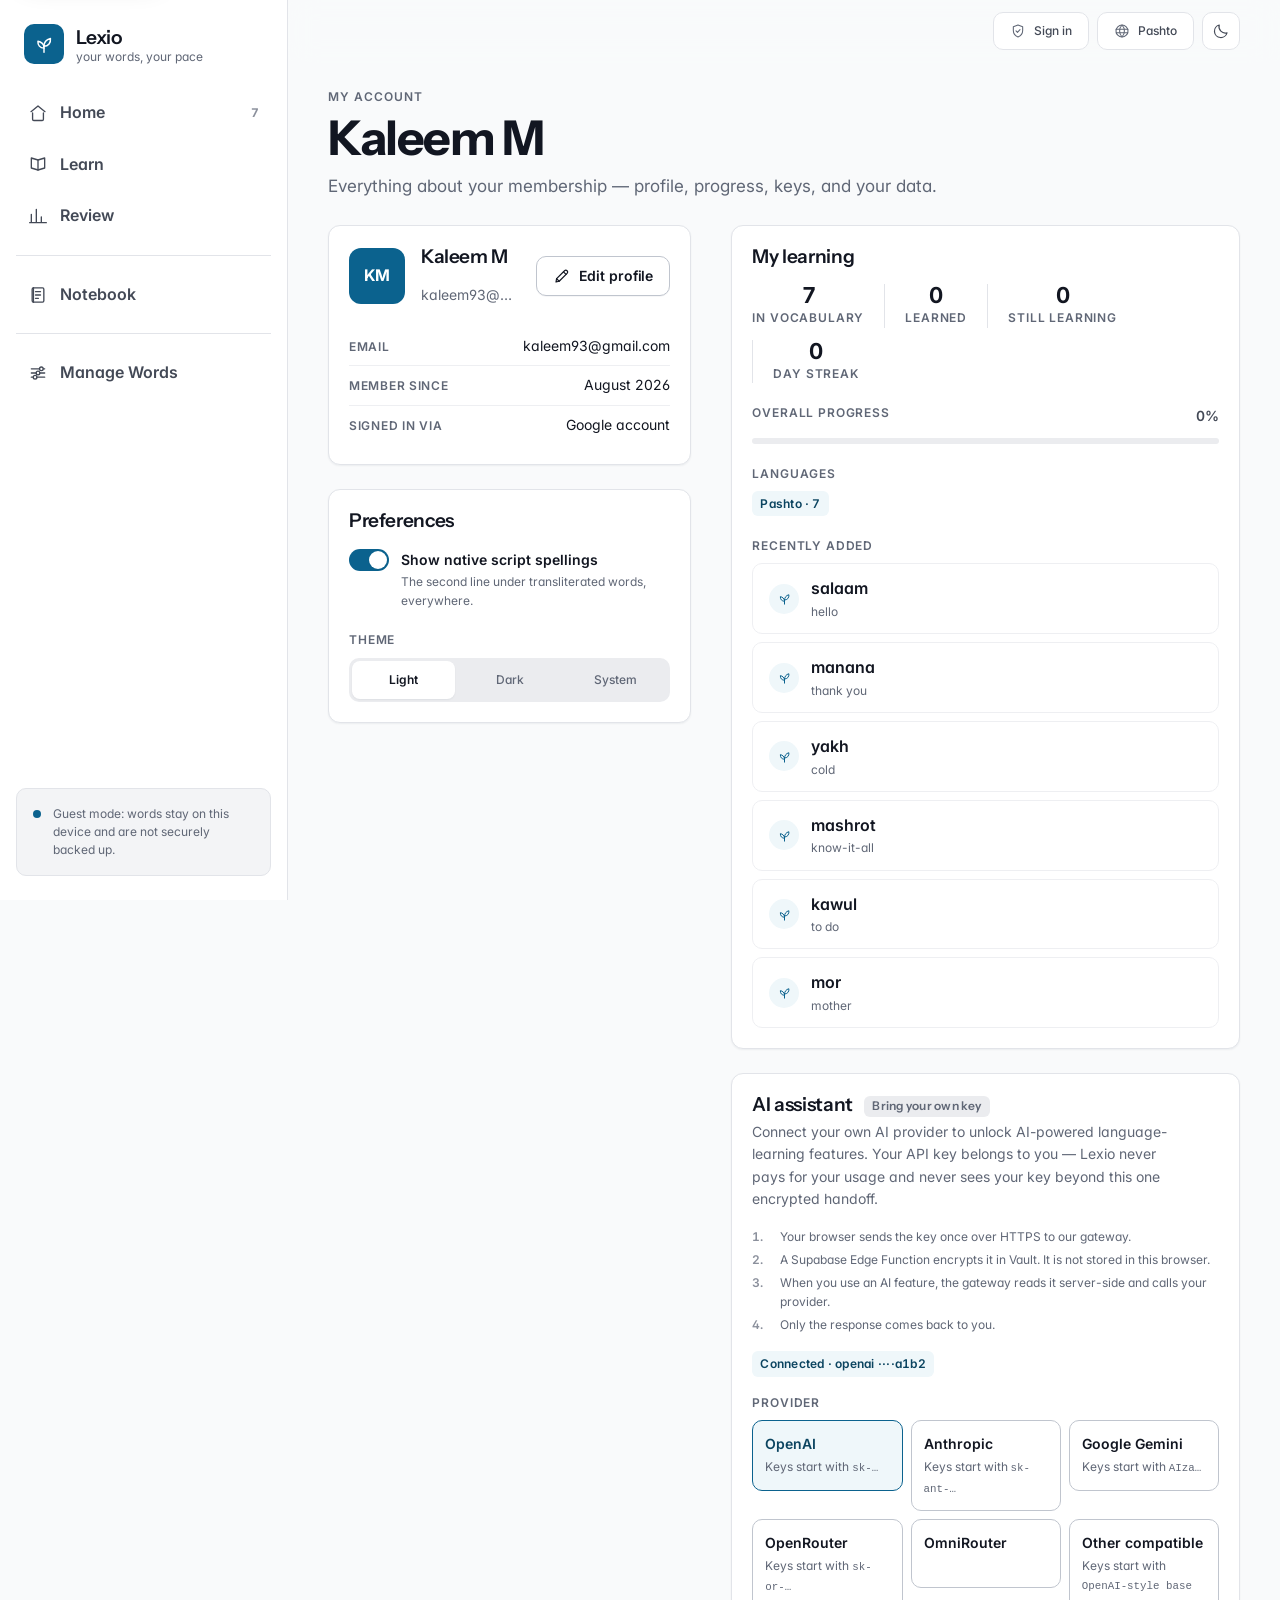
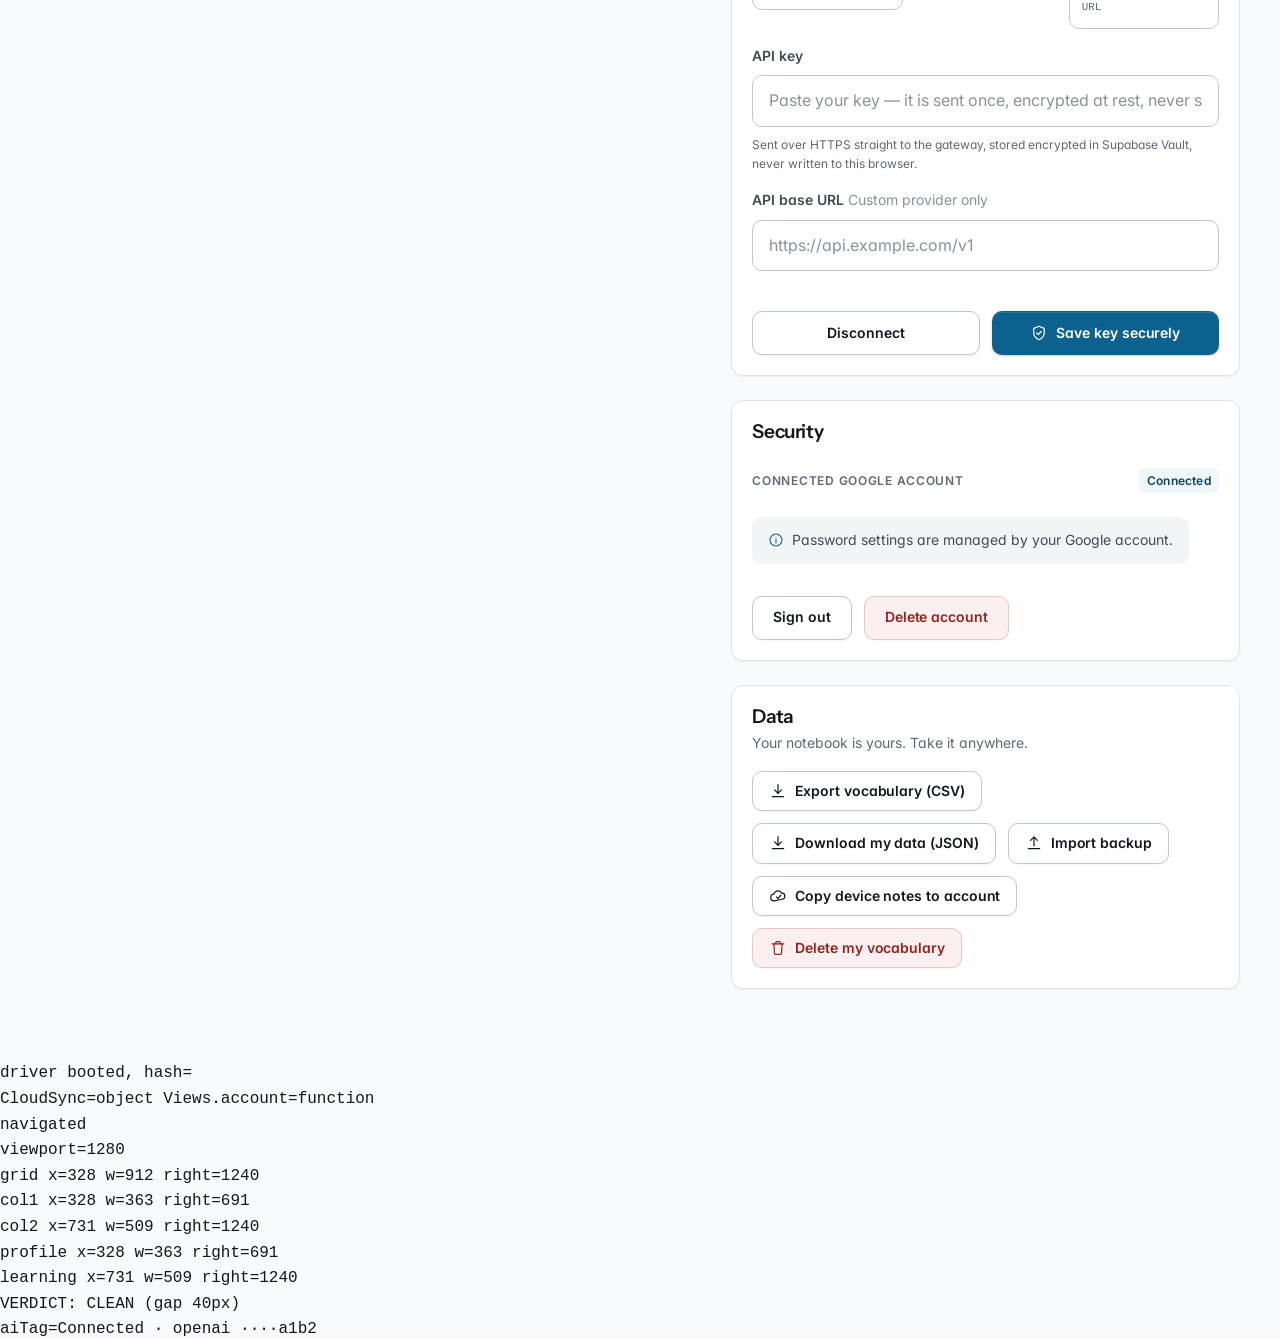
==== index/_dbg.html @ 0207610a "Add files via upload" ====
﻿<!DOCTYPE html>
<html lang="en" dir="ltr" data-theme="light">
<head>
<meta charset="UTF-8">
<meta name="viewport" content="width=device-width, initial-scale=1, viewport-fit=cover">
<meta name="description" content="Lexio â€” build a private vocabulary in any language, with secure account sync or optional guest mode.">
<meta name="theme-color" content="#F9FAFB" media="(prefers-color-scheme: light)">
<meta name="theme-color" content="#12151A" media="(prefers-color-scheme: dark)">
<title>Lexio — Build your own vocabulary</title>

<link rel="preconnect" href="https://fonts.googleapis.com">
<link rel="preconnect" href="https://fonts.gstatic.com" crossorigin>
<link href="https://fonts.googleapis.com/css2?family=Instrument+Sans:wght@500;600;700&family=Inter:wght@400;500;600;700&display=swap" rel="stylesheet">

<link rel="stylesheet" href="css/tokens.css">
<link rel="stylesheet" href="css/base.css">
<link rel="stylesheet" href="css/components.css">
<link rel="stylesheet" href="css/app.css">
<link rel="icon" href="assets/favicon.svg" type="image/svg+xml">

<script>
  // Applied before paint to avoid a theme flash.
  (function () {
    try {
      var saved = JSON.parse(localStorage.getItem('lexio.v1') || '{}');
      var theme = (saved.settings && saved.settings.theme) || 'system';
      var dark = theme === 'dark' || (theme === 'system' &&
        window.matchMedia('(prefers-color-scheme: dark)').matches);
      document.documentElement.dataset.theme = dark ? 'dark' : 'light';
      if (saved.settings && saved.settings.uiDir === 'rtl') document.documentElement.dir = 'rtl';
    } catch (e) { /* first run */ }
  })();
</script>
</head>

<body>
<a class="skip-link" href="#view">Skip to content</a>

<div class="app">

  <!-- ============ Desktop side navigation / mobile brand source ============ -->
  <aside class="sidebar" id="sidebar">
    <div class="sidebar__brand">
      <span class="brand__mark" id="brand-mark" aria-hidden="true"></span>
      <span class="brand__text">
        <strong>Lexio</strong>
        <small>your words, your pace</small>
      </span>
    </div>

    <nav class="sidebar__nav" id="sidebar-nav" aria-label="Main"></nav>

    <div class="sidebar__foot">
      <div class="storage-note">
        <span class="storage-note__dot" aria-hidden="true"></span>
        <p id="storage-note-copy">Guest mode: words stay on this device and are not securely backed up.</p>
      </div>
    </div>
  </aside>

  <!-- ============ Content column ============ -->
  <div class="content">
    <header class="topbar" id="topbar">
      <div class="topbar__inner">
        <div class="topbar__brand">
          <span class="brand__mark brand__mark--sm" id="brand-mark-mobile" aria-hidden="true"></span>
          <span class="topbar__title" id="topbar-title">Lexio</span>
        </div>

        <div class="topbar__actions">
          <button type="button" class="chip account-button" id="account-button" aria-haspopup="menu" aria-expanded="false" aria-label="Account menu">
            <span class="chip__icon" id="account-icon" aria-hidden="true"></span>
            <span class="chip__label" id="account-label">Sign in</span>
          </button>
          <button type="button" class="chip chip--lang" id="lang-chip" aria-haspopup="dialog">
            <span class="chip__icon" id="lang-chip-icon" aria-hidden="true"></span>
            <span class="chip__label" id="lang-chip-label">Language</span>
          </button>
          <button type="button" class="icon-btn" id="theme-toggle" aria-label="Switch to dark theme">
            <span id="theme-toggle-icon" aria-hidden="true"></span>
          </button>
        </div>
      </div>
    </header>

    <main class="view" id="view" tabindex="-1"></main>
  </div>

  <!-- ============ Mobile bottom tab bar ============ -->
  <nav class="tabbar" id="tabbar" aria-label="Main"></nav>
</div>

<div id="modal-root"></div>
<div id="toast-root" class="toast-root" role="status" aria-live="polite"></div>

<script>
(function () {
  var doc = { schemaVersion: 3, createdAt: Date.now(),
    settings: { theme: 'light', uiDir: 'ltr', activeLanguageId: null, dailyGoal: 10,
      learnScopeId: null, showNativeScript: true, profile: { displayName: 'Kaleem M' } },
    languages: [{ id: 'langX', name: 'Pashto', code: 'ps', dir: 'rtl', createdAt: Date.now() }],
    words: [], progress: {}, sessions: [] };
  doc.settings.activeLanguageId = 'langX';
  var seed = [
    ['greetings', 'salaam', '', 'hello'], ['greetings', 'manana', '', 'thank you'],
    ['weather', 'yakh', '', 'cold'], ['adjectives', 'mashrot', '', 'know-it-all'],
    ['verbs', 'kawul', '', 'to do'], ['family', 'mor', '', 'mother'],
    ['numbers', 'yaw', '', 'one']
  ];
  seed.forEach(function (s, i) {
    doc.words.push({ id: 'sw' + i, languageId: 'langX', categoryId: s[0], term: s[1], nativeScript: s[2],
      meaning: s[3], example: '', dir: 'auto', dateAdded: new Date(Date.now() - i * 3600000).toISOString(),
      updatedAt: null, stats: { seen: 0, correct: 0, incorrect: 0, streak: 0, box: 0, lastReviewedAt: null, nextReviewAt: null } });
  });
  localStorage.setItem('lexio.v1', JSON.stringify(doc));
})();
</script>

<script src="js/icons.js"></script>
<script src="js/categories.js"></script>
<script src="js/store.js"></script>
<script src="js/scheduler.js"></script>
<script src="js/ui.js"></script>
<script src="js/cloud.js"></script>
<script src="js/word-display.js"></script>
<script src="js/activities/registry.js"></script>
<script src="js/activities/flashcards.js"></script>
<script src="js/activities/quiz.js"></script>
<script src="js/activities/match.js"></script>
<script src="js/views/home.js"></script>
<script src="js/views/category.js"></script>
<script src="js/views/learn.js"></script>
<script src="js/views/review.js"></script>
<script src="js/views/account.js"></script>
<script src="js/views/manage.js"></script>
<script src="js/router.js"></script>
<script src="js/app.js"></script>
<script src="_sim.js"></script>
</body>
</html>
---- index/css/tokens.css ----
/* ==========================================================================
   Lexio design tokens — "Quiet Authority"
   Cool paper, deep petrol accent, burnished amber for edit mode.
   Hairlines and contrast do the structural work; color is spent sparingly.
   All spatial tokens are direction-agnostic (used with logical properties).
   ========================================================================== */

:root {
  color-scheme: light;

  /* ---- Brand / accent: deep petrol blue -------------------------------- */
  --accent-h: 200;
  --accent:        hsl(var(--accent-h) 85% 30%);
  --accent-strong: hsl(var(--accent-h) 85% 25%);   /* hover / pressed */
  --accent-soft:   hsl(var(--accent-h) 55% 96%);   /* barely-there tint */
  --accent-softer: hsl(var(--accent-h) 50% 97.5%);
  --accent-ink:    hsl(var(--accent-h) 80% 21%);
  --accent-line:   hsl(var(--accent-h) 40% 82%);
  --accent-glow:   hsl(var(--accent-h) 85% 30% / .12);

  /* Manage/edit mode: burnished amber-bronze, unmistakably secondary ---- */
  --edit-h: 32;
  --edit:        hsl(32 70% 38%);
  --edit-strong: hsl(32 72% 32%);
  --edit-soft:   hsl(32 55% 95%);
  --edit-softer: hsl(32 60% 97%);
  --edit-ink:    hsl(32 75% 25%);
  --edit-line:   hsl(32 45% 82%);

  --danger:        hsl(2 65% 42%);
  --danger-strong: hsl(2 68% 35%);
  --danger-soft:   hsl(2 60% 96%);
  --danger-line:   hsl(2 45% 84%);

  /* ---- Surfaces: cool, flat, figure over ground ------------------------ */
  --bg:          hsl(220 20% 98%);
  --bg-tint:     none;
  --surface:     hsl(0 0% 100%);
  --surface-2:   hsl(220 15% 96%);
  --surface-3:   hsl(220 13% 93%);
  --surface-inv: hsl(222 30% 12%);

  /* ---- Text ------------------------------------------------------------ */
  --ink:      hsl(222 30% 10%);
  --ink-2:    hsl(222 12% 30%);
  --ink-3:    hsl(222 10% 42%);
  --ink-4:    hsl(222 8% 58%);
  --ink-on-accent: hsl(0 0% 100%);

  /* ---- Lines ------------------------------------------------------------- */
  --line:        hsl(220 14% 90%);
  --line-soft:   hsl(220 14% 94%);
  --line-strong: hsl(220 12% 78%);

  /* ---- Elevation: tight, cool, quiet ------------------------------------- */
  --shadow-xs: 0 1px 0 hsl(222 30% 20% / .04);
  --shadow-sm: 0 1px 2px hsl(222 40% 12% / .06);
  --shadow-md: 0 2px 8px hsl(222 40% 12% / .07), 0 1px 2px hsl(222 40% 12% / .05);
  --shadow-lg: 0 8px 24px hsl(222 45% 12% / .09);
  --shadow-pop: 0 16px 48px hsl(222 50% 12% / .16);

  /* Focus ring: 2px accent outside a 1px surface gap. */
  --ring: 0 0 0 1px var(--surface), 0 0 0 3px hsl(var(--accent-h) 85% 40% / .5);

  /* ---- Radii ------------------------------------------------------------- */
  --r-xs: 6px;
  --r-sm: 8px;
  --r-md: 10px;
  --r-lg: 12px;
  --r-xl: 16px;
  --r-2xl: 20px;
  --r-full: 999px;

  /* ---- Space (4pt) ------------------------------------------------------- */
  --s-1: 4px;
  --s-2: 8px;
  --s-3: 12px;
  --s-4: 16px;
  --s-5: 20px;
  --s-6: 24px;
  --s-7: 32px;
  --s-8: 40px;
  --s-9: 56px;
  --s-10: 72px;

  /* ---- Type --------------------------------------------------------------- */
  --font-ui: 'Inter', ui-sans-serif, system-ui, -apple-system, 'Segoe UI', Roboto, sans-serif;
  --font-display: 'Instrument Sans', 'Inter', ui-sans-serif, system-ui, sans-serif;
  /* Fallback stack that covers Arabic / Hebrew / CJK / Devanagari nicely. */
  --font-word: 'Inter', 'Noto Sans', 'Segoe UI', system-ui, sans-serif;

  --t-xs:   0.75rem;     /* 12px floor — nothing renders smaller */
  --t-sm:   0.875rem;    /* 14px */
  --t-base: 1rem;        /* 16px */
  --t-md:   1.0625rem;   /* 17px */
  --t-lg:   1.1875rem;   /* 19px */
  --t-xl:   1.375rem;    /* 22px */
  --t-2xl:  clamp(1.5rem, 1.3rem + 1vw, 1.875rem);
  --t-3xl:  clamp(2rem, 1.6rem + 1.8vw, 3rem);

  /* ---- Motion -------------------------------------------------------------- */
  --ease: cubic-bezier(.2, .8, .2, 1);
  --ease-out: cubic-bezier(.16, 1, .3, 1);
  --dur-1: .12s;
  --dur-2: .2s;
  --dur-3: .32s;

  /* ---- Layout ---------------------------------------------------------------- */
  --sidebar-w: 268px;
  --content-max: 1180px;
  --tabbar-h: 60px;
  --safe-b: env(safe-area-inset-bottom, 0px);

  --z-nav: 40;
  --z-topbar: 30;
  --z-modal: 80;
  --z-toast: 90;
}

/* ==========================================================================
   Dark theme — same cool hue family, inset top-edge highlights instead of
   warm glows, accents lifted to ~62% lightness so they never vibrate.
   ========================================================================== */
[data-theme='dark'] {
  color-scheme: dark;

  --accent:        hsl(var(--accent-h) 62% 62%);
  --accent-strong: hsl(var(--accent-h) 66% 68%);
  --accent-soft:   hsl(var(--accent-h) 32% 16%);
  --accent-softer: hsl(var(--accent-h) 28% 13%);
  --accent-ink:    hsl(var(--accent-h) 75% 78%);
  --accent-line:   hsl(var(--accent-h) 28% 30%);
  --accent-glow:   hsl(var(--accent-h) 70% 60% / .16);

  --edit:        hsl(34 58% 62%);
  --edit-strong: hsl(34 62% 68%);
  --edit-soft:   hsl(32 26% 15%);
  --edit-softer: hsl(32 22% 12%);
  --edit-ink:    hsl(34 70% 74%);
  --edit-line:   hsl(32 24% 30%);

  --danger:        hsl(2 60% 64%);
  --danger-strong: hsl(2 64% 70%);
  --danger-soft:   hsl(2 30% 16%);
  --danger-line:   hsl(2 26% 32%);

  --bg:          hsl(222 20% 8%);
  --bg-tint:     none;
  --surface:     hsl(222 18% 11%);
  --surface-2:   hsl(222 16% 14%);
  --surface-3:   hsl(222 14% 18%);
  --surface-inv: hsl(220 20% 95%);

  --ink:   hsl(220 20% 95%);
  --ink-2: hsl(220 12% 76%);
  --ink-3: hsl(220 10% 63%);
  --ink-4: hsl(220 8% 48%);
  --ink-on-accent: hsl(222 30% 10%);

  --line:        hsl(220 12% 21%);
  --line-soft:   hsl(220 12% 17%);
  --line-strong: hsl(220 10% 31%);

  --shadow-xs: inset 0 1px 0 hsl(0 0% 100% / .04);
  --shadow-sm: inset 0 1px 0 hsl(0 0% 100% / .04), 0 1px 2px hsl(0 0% 0% / .35);
  --shadow-md: inset 0 1px 0 hsl(0 0% 100% / .04), 0 2px 8px hsl(0 0% 0% / .35);
  --shadow-lg: inset 0 1px 0 hsl(0 0% 100% / .05), 0 8px 24px hsl(0 0% 0% / .45);
  --shadow-pop: 0 16px 48px hsl(0 0% 0% / .55);

  --ring: 0 0 0 1px var(--surface), 0 0 0 3px hsl(var(--accent-h) 70% 60% / .5);
}
---- index/css/base.css ----
/* ==========================================================================
   Base / reset. Written with CSS logical properties throughout so the whole
   layout mirrors correctly when dir="rtl" is applied to <html> or to any
   individual word element.
   ========================================================================== */

*, *::before, *::after { box-sizing: border-box; }

* { margin: 0; padding: 0; }

html {
  -webkit-text-size-adjust: 100%;
  -moz-text-size-adjust: 100%;
  text-size-adjust: 100%;
  scroll-behavior: smooth;
}

body {
  min-block-size: 100dvh;
  font-family: var(--font-ui);
  font-optical-sizing: auto;
  font-size: var(--t-base);
  line-height: 1.6;
  color: var(--ink);
  background-color: var(--bg);
  background-image: var(--bg-tint);
  -webkit-font-smoothing: antialiased;
  -moz-osx-font-smoothing: grayscale;
  text-rendering: optimizeLegibility;
  font-feature-settings: 'cv02', 'cv03', 'cv04', 'cv11';
  overflow-wrap: break-word;
}

img, svg, video, canvas { display: block; max-inline-size: 100%; }
svg { flex: none; }

button, input, select, textarea {
  font: inherit;
  color: inherit;
  background: none;
  border: none;
  border-radius: 0;
}
button { cursor: pointer; -webkit-tap-highlight-color: transparent; }
button:disabled { cursor: not-allowed; }

a { color: var(--accent-ink); text-decoration: none; }

ul, ol { list-style: none; }

h1, h2, h3, h4 {
  font-family: var(--font-display);
  font-weight: 600;
  line-height: 1.2;
  letter-spacing: -0.02em;
  text-wrap: balance;
}
p { text-wrap: pretty; }

:focus { outline: none; }
:focus-visible {
  outline: 2px solid hsl(var(--accent-h) 85% 40% / .55);
  outline-offset: 2px;
  border-radius: var(--r-xs);
}

::selection { background: var(--accent-glow); }

/* ---- Scrollbars --------------------------------------------------------- */
* { scrollbar-width: thin; scrollbar-color: var(--line-strong) transparent; }
*::-webkit-scrollbar { inline-size: 10px; block-size: 10px; }
*::-webkit-scrollbar-thumb {
  background: var(--line-strong);
  border-radius: var(--r-full);
  border: 3px solid transparent;
  background-clip: content-box;
}

/* ---- Utilities ---------------------------------------------------------- */
.sr-only {
  position: absolute;
  inline-size: 1px; block-size: 1px;
  padding: 0; margin: -1px;
  overflow: hidden;
  clip-path: inset(50%);
  white-space: nowrap;
  border: 0;
}

.skip-link {
  position: fixed;
  inset-block-start: var(--s-3);
  inset-inline-start: var(--s-3);
  z-index: 100;
  padding: var(--s-3) var(--s-5);
  background: var(--surface);
  color: var(--ink);
  border: 1px solid var(--line);
  border-radius: var(--r-full);
  box-shadow: var(--shadow-lg);
  font-weight: 600;
  text-decoration: none;
  transform: translateY(-160%);
  transition: transform var(--dur-2) var(--ease);
}
.skip-link:focus-visible { transform: translateY(0); }

.stack { display: grid; gap: var(--s-4); }
.row { display: flex; align-items: center; gap: var(--s-3); }
.row--between { justify-content: space-between; }
.row--wrap { flex-wrap: wrap; }
.grow { flex: 1 1 auto; min-inline-size: 0; }
.hide { display: none !important; }

/* ---- Direction handling -------------------------------------------------
   Word/term content always carries dir="auto" (or an explicit per-language
   dir) so mixed scripts render correctly inside an otherwise LTR UI.
   ------------------------------------------------------------------------- */
[dir='auto'], [dir='rtl'], [dir='ltr'] { unicode-bidi: isolate; }

.bidi { unicode-bidi: isolate; }
.bidi-plaintext { unicode-bidi: plaintext; }

/* Text alignment that follows the element's own resolved direction. */
.text-start { text-align: start; }
.text-end   { text-align: end; }

/* Icons that imply direction (arrows, chevrons) flip under RTL. */
[dir='rtl'] .flip-rtl { transform: scaleX(-1); }

/* ---- Motion preferences -------------------------------------------------- */
@media (prefers-reduced-motion: reduce) {
  html { scroll-behavior: auto; }
  *, *::before, *::after {
    animation-duration: .01ms !important;
    animation-iteration-count: 1 !important;
    transition-duration: .01ms !important;
    scroll-behavior: auto !important;
  }
}
---- index/css/components.css ----
/* ==========================================================================
   Lexio component library — "Quiet Authority"
   Flat surfaces, crisp hairlines, one confident accent. No gradients,
   no dashed borders, no glows, nothing pill-shaped that isn't a track.
   ========================================================================== */

/* ---------- Buttons ------------------------------------------------------ */
.btn {
  --btn-bg: var(--surface);
  --btn-fg: var(--ink);
  --btn-bd: var(--line-strong);
  display: inline-flex;
  align-items: center;
  justify-content: center;
  gap: var(--s-2);
  min-block-size: 44px;
  padding-inline: var(--s-5);
  padding-block: var(--s-2);
  font-size: var(--t-sm);
  font-weight: 600;
  letter-spacing: -0.005em;
  color: var(--btn-fg);
  background: var(--btn-bg);
  border: 1px solid var(--btn-bd);
  border-radius: var(--r-md);
  box-shadow: var(--shadow-xs);
  transition: transform var(--dur-1) var(--ease),
              background-color var(--dur-2) var(--ease),
              border-color var(--dur-2) var(--ease),
              box-shadow var(--dur-2) var(--ease),
              color var(--dur-2) var(--ease);
  white-space: nowrap;
}
.btn:hover { box-shadow: var(--shadow-sm); }
.btn:active { transform: scale(.98); }
.btn:disabled { opacity: .5; box-shadow: none; transform: none; }
.btn svg { inline-size: 18px; block-size: 18px; }

.btn--primary {
  --btn-bg: var(--accent);
  --btn-fg: var(--ink-on-accent);
  --btn-bd: transparent;
  box-shadow: inset 0 1px 0 hsl(0 0% 100% / .12), 0 1px 2px hsl(222 40% 15% / .25);
}
.btn--primary:hover {
  --btn-bg: var(--accent-strong);
  box-shadow: inset 0 1px 0 hsl(0 0% 100% / .12), 0 1px 2px hsl(222 40% 15% / .3);
}

.btn--edit {
  --btn-bg: var(--edit);
  --btn-fg: var(--ink-on-accent);
  --btn-bd: transparent;
  box-shadow: inset 0 1px 0 hsl(0 0% 100% / .14), 0 1px 2px hsl(32 60% 15% / .25);
}
.btn--edit:hover { --btn-bg: var(--edit-strong); }

.btn--ghost { --btn-bg: transparent; --btn-bd: transparent; box-shadow: none; }
.btn--ghost:hover { --btn-bg: var(--surface-3); box-shadow: none; }
.btn--soft { --btn-bg: var(--accent-soft); --btn-fg: var(--accent-ink); --btn-bd: transparent; }
.btn--danger { --btn-bg: var(--danger-soft); --btn-fg: var(--danger-strong); --btn-bd: var(--danger-line); }
.btn--sm { min-block-size: 36px; padding-inline: var(--s-4); font-size: var(--t-sm); }
.btn--lg { min-block-size: 50px; padding-inline: var(--s-7); font-size: var(--t-md); }
.btn--block { inline-size: 100%; }

.icon-btn {
  display: inline-grid;
  place-items: center;
  inline-size: 38px;
  block-size: 38px;
  color: var(--ink-2);
  background: var(--surface);
  border: 1px solid var(--line);
  border-radius: var(--r-md);
  box-shadow: none;
  transition: color var(--dur-2) var(--ease), background-color var(--dur-2) var(--ease),
              transform var(--dur-1) var(--ease), border-color var(--dur-2) var(--ease);
}
.icon-btn:hover { color: var(--ink); border-color: var(--line-strong); background: var(--surface); }
.icon-btn:active { transform: scale(.95); }
.icon-btn svg { inline-size: 18px; block-size: 18px; }
.icon-btn--plain { background: transparent; border-color: transparent; box-shadow: none; }
.icon-btn--plain:hover { background: var(--surface-3); }

/* ---------- Chips -------------------------------------------------------- */
.chip {
  display: inline-flex;
  align-items: center;
  gap: var(--s-2);
  block-size: 38px;
  padding-inline: var(--s-4);
  max-inline-size: 46vw;
  font-size: var(--t-xs);
  font-weight: 500;
  color: var(--ink-2);
  background: var(--surface);
  border: 1px solid var(--line);
  border-radius: var(--r-md);
  transition: border-color var(--dur-2) var(--ease), color var(--dur-2) var(--ease),
              transform var(--dur-1) var(--ease);
}
.chip:hover { color: var(--ink); border-color: var(--line-strong); }
.chip:active { transform: scale(.98); }
.chip svg { inline-size: 16px; block-size: 16px; color: var(--ink-3); }
.chip__label { overflow: hidden; text-overflow: ellipsis; white-space: nowrap; }

/* Icons turn accent only when the chip is in an active/signed-in state. */
.account-button[data-signed-in='true'] svg,
.chip[aria-pressed='true'] svg { color: var(--accent); }

.tag {
  display: inline-flex;
  align-items: center;
  gap: var(--s-1);
  padding: 3px var(--s-2);
  font-size: var(--t-xs);
  font-weight: 600;
  letter-spacing: .02em;
  font-variant-numeric: tabular-nums;
  color: var(--ink-3);
  background: var(--surface-3);
  border-radius: var(--r-xs);
}
.tag--accent { color: var(--accent-ink); background: var(--accent-soft); }
.tag--edit { color: var(--edit-ink); background: var(--edit-soft); }

/* ---------- Cards -------------------------------------------------------- */
.card {
  background: var(--surface);
  border: 1px solid var(--line);
  border-radius: var(--r-lg);
  box-shadow: var(--shadow-sm);
}
.card--pad { padding: var(--s-5); }
.card--flat { box-shadow: none; }

/* ---------- Section heading --------------------------------------------- */
.section-head {
  display: flex;
  align-items: flex-end;
  justify-content: space-between;
  gap: var(--s-4);
  margin-block-end: var(--s-4);
}
.section-head h2 {
  font-size: var(--t-lg);
  letter-spacing: -0.02em;
}
.section-head p {
  margin-block-start: 2px;
  font-size: var(--t-sm);
  color: var(--ink-3);
}
.eyebrow {
  display: block;
  font-size: var(--t-xs);
  font-weight: 600;
  letter-spacing: .08em;
  text-transform: uppercase;
  color: var(--ink-3);
}

/* ---------- Empty states -------------------------------------------------
   Primary screens: flat card, solid hairline, deliberate art well.
   ------------------------------------------------------------------------- */
.empty {
  display: grid;
  justify-items: center;
  gap: var(--s-4);
  padding: var(--s-8) var(--s-5) var(--s-9);
  text-align: center;
  background: var(--surface);
  border: 1px solid var(--line);
  border-radius: var(--r-xl);
}
.empty__art {
  position: relative;
  display: grid;
  place-items: center;
  inline-size: 88px;
  block-size: 88px;
  color: var(--accent-ink);
  background: var(--accent-soft);
  border-radius: 14px;
}
.empty__art svg { inline-size: 40px; block-size: 40px; }
.empty h3 { font-size: var(--t-xl); font-weight: 600; letter-spacing: -0.015em; }
.empty p {
  max-inline-size: 46ch;
  font-size: var(--t-base);
  color: var(--ink-3);
}
.empty__actions { display: flex; flex-wrap: wrap; gap: var(--s-3); justify-content: center; margin-block-start: var(--s-2); }
.empty--sm { padding: var(--s-7) var(--s-4); }
.empty--sm .empty__art { inline-size: 72px; block-size: 72px; }
.empty--sm .empty__art svg { inline-size: 32px; block-size: 32px; }
.empty--edit .empty__art { color: var(--edit-ink); background: var(--edit-soft); }

/* ---------- Toast -------------------------------------------------------- */
.toast-root {
  position: fixed;
  inset-block-end: calc(var(--tabbar-h) + var(--safe-b) + var(--s-4));
  inset-inline: 0;
  z-index: var(--z-toast);
  display: grid;
  justify-items: center;
  gap: var(--s-2);
  padding-inline: var(--s-4);
  pointer-events: none;
}
.toast {
  display: flex;
  align-items: center;
  gap: var(--s-3);
  max-inline-size: 420px;
  padding: var(--s-3) var(--s-5);
  font-size: var(--t-sm);
  font-weight: 500;
  color: var(--bg);
  background: var(--surface-inv);
  border: 1px solid hsl(0 0% 100% / .08);
  border-radius: var(--r-md);
  box-shadow: var(--shadow-pop);
  animation: toast-in var(--dur-3) var(--ease-out);
}
.toast svg { inline-size: 17px; block-size: 17px; }
.toast--out { animation: toast-out var(--dur-2) var(--ease) forwards; }
@keyframes toast-in {
  from { opacity: 0; transform: translateY(10px) scale(.96); }
  to   { opacity: 1; transform: none; }
}
@keyframes toast-out {
  to { opacity: 0; transform: translateY(6px) scale(.97); }
}

/* ---------- Modal / sheet ------------------------------------------------ */
.modal {
  position: fixed;
  inset: 0;
  z-index: var(--z-modal);
  display: grid;
  align-items: end;
  justify-items: center;
  padding: 0;
  background: hsl(222 25% 8% / .55);
  backdrop-filter: blur(6px);
  -webkit-backdrop-filter: blur(6px);
  animation: fade-in var(--dur-2) var(--ease);
}
.modal__panel {
  inline-size: 100%;
  max-inline-size: 520px;
  max-block-size: 88dvh;
  overflow-y: auto;
  padding: var(--s-5) var(--s-5) calc(var(--s-6) + var(--safe-b));
  background: var(--surface);
  border: 1px solid var(--line);
  border-start-start-radius: var(--r-xl);
  border-start-end-radius: var(--r-xl);
  box-shadow: var(--shadow-pop);
  animation: sheet-up var(--dur-3) var(--ease-out);
}
.modal__grab {
  inline-size: 40px;
  block-size: 4px;
  margin: 0 auto var(--s-4);
  background: var(--line-strong);
  border-radius: var(--r-full);
}
.modal__title { font-family: var(--font-display); font-size: var(--t-xl); font-weight: 600; letter-spacing: -0.015em; margin-block-end: var(--s-1); }
.modal__desc { font-size: var(--t-sm); color: var(--ink-3); margin-block-end: var(--s-5); }
.modal__actions { display: flex; gap: var(--s-3); margin-block-start: var(--s-6); }
.modal__actions .btn { flex: 1 1 0; }

@keyframes fade-in { from { opacity: 0; } to { opacity: 1; } }
@keyframes sheet-up {
  from { opacity: 0; transform: translateY(24px); }
  to   { opacity: 1; transform: none; }
}

@media (min-width: 700px) {
  .modal { align-items: center; padding: var(--s-6); }
  .modal__panel {
    border-radius: var(--r-xl);
    padding: var(--s-6);
    animation-name: pop-in;
  }
  .modal__grab { display: none; }
  @keyframes pop-in {
    from { opacity: 0; transform: translateY(12px) scale(.98); }
    to   { opacity: 1; transform: none; }
  }
}

/* ---------- Option list (used in sheets) --------------------------------- */
.option-list { display: grid; gap: var(--s-2); }
.option {
  display: flex;
  align-items: center;
  gap: var(--s-3);
  inline-size: 100%;
  padding: var(--s-3) var(--s-4);
  text-align: start;
  border: 1px solid var(--line);
  border-radius: var(--r-md);
  background: var(--surface-2);
  transition: border-color var(--dur-2) var(--ease), background-color var(--dur-2) var(--ease);
}
.option:hover { border-color: var(--accent-line); background: var(--accent-softer); }
.option[aria-pressed='true'] { border-color: var(--accent); background: var(--accent-soft); color: var(--accent-ink); }
.option__title { font-weight: 600; }
.option__sub { font-size: var(--t-xs); color: var(--ink-3); }
.option svg { flex: none; inline-size: 20px; block-size: 20px; }

/* ---------- Form fields --------------------------------------------------
   White at rest, hairline border, accent focus. Inputs use dir="auto"
   wherever the user types content in a target language.
   ------------------------------------------------------------------------- */
.field { display: grid; gap: var(--s-2); }
.field__label { font-size: var(--t-sm); font-weight: 600; color: var(--ink-2); }
.field__hint { font-size: var(--t-xs); color: var(--ink-3); }
.field__input,
.field__select,
.field__textarea {
  inline-size: 100%;
  min-block-size: 46px;
  padding: var(--s-3) var(--s-4);
  font-size: var(--t-base);
  color: var(--ink);
  background: var(--surface);
  border: 1px solid var(--line-strong);
  border-radius: var(--r-md);
  transition: border-color var(--dur-2) var(--ease), box-shadow var(--dur-2) var(--ease),
              background-color var(--dur-2) var(--ease);
}
.field__input::placeholder, .field__textarea::placeholder { color: var(--ink-4); }
.field__input:focus, .field__select:focus, .field__textarea:focus {
  outline: none;
  background: var(--surface);
  border-color: var(--accent);
  box-shadow: var(--ring);
}
.field__textarea { min-block-size: 130px; resize: vertical; line-height: 1.6; }

/* Segmented control */
.seg {
  display: grid;
  grid-auto-flow: column;
  grid-auto-columns: 1fr;
  gap: 3px;
  padding: 3px;
  background: var(--surface-3);
  border-radius: var(--r-md);
}
.seg__opt { position: relative; display: block; }
.seg__opt input {
  position: absolute;
  inset: 0;
  opacity: 0;
  inline-size: 100%;
  block-size: 100%;
  cursor: pointer;
}
.seg__opt span {
  display: grid;
  place-items: center;
  min-block-size: 38px;
  padding-inline: var(--s-2);
  font-size: var(--t-xs);
  font-weight: 500;
  color: var(--ink-3);
  border-radius: var(--r-sm);
  text-align: center;
  transition: color var(--dur-2) var(--ease), background-color var(--dur-2) var(--ease),
              box-shadow var(--dur-2) var(--ease);
}
.seg__opt input:checked + span {
  color: var(--ink);
  font-weight: 600;
  background: var(--surface);
  box-shadow: var(--shadow-sm);
}
.seg__opt input:focus-visible + span { box-shadow: var(--ring); }

/* ---------- Progress ----------------------------------------------------- */
.bar {
  display: block;
  block-size: 6px;
  inline-size: 100%;
  overflow: hidden;
  background: var(--surface-3);
  border-radius: var(--r-full);
}
.bar__fill {
  display: block;
  block-size: 100%;
  inline-size: 0%;
  background: var(--accent);
  border-radius: inherit;
  transition: inline-size var(--dur-3) var(--ease-out);
}

/* ---------- Account and authentication ----------------------------------- */
.account-button[data-signed-in='true'] {
  color: var(--accent-ink);
  background: var(--accent-soft);
  border-color: var(--accent-line);
}
.guest-warning {
  display: flex;
  align-items: flex-start;
  gap: var(--s-3);
  margin-block-end: var(--s-5);
  padding: var(--s-4);
  color: var(--ink-2);
  background: var(--warning-soft, var(--surface-2));
  border: 1px solid var(--line);
  border-radius: var(--r-md);
}
.guest-warning svg { flex: none; inline-size: 20px; color: var(--danger); }
.guest-warning p { font-size: var(--t-sm); line-height: 1.55; }
.btn--google { inline-size: 100%; }
.auth-divider {
  display: flex;
  align-items: center;
  gap: var(--s-3);
  margin-block: var(--s-5);
  color: var(--ink-4);
  font-size: var(--t-xs);
  text-transform: uppercase;
  letter-spacing: .06em;
}
.auth-divider::before, .auth-divider::after { content: ''; flex: 1; block-size: 1px; background: var(--line); }
.auth-actions { display: grid; grid-template-columns: 1fr 1fr; gap: var(--s-3); }
.auth-guest { inline-size: 100%; margin-block-start: var(--s-3); }
.account-card {
  display: grid;
  gap: var(--s-1);
  padding: var(--s-5);
  background: var(--accent-soft);
  border: 1px solid var(--accent-line);
  border-radius: var(--r-md);
}
.account-card strong { overflow-wrap: anywhere; }
.account-card span { color: var(--accent-ink); font-size: var(--t-sm); }
.link-button {
  display: inline;
  padding: 0;
  color: var(--accent-ink);
  font: inherit;
  font-weight: 700;
  text-decoration: underline;
  text-underline-offset: 2px;
}

@media (max-width: 480px) {
  .account-button .chip__label { display: none; }
  .account-button { padding-inline: var(--s-3); }
}

/* ---------- Skeleton ----------------------------------------------------- */
.skeleton {
  background: var(--surface-3);
  border-radius: var(--r-sm);
  animation: shimmer 1.4s ease-in-out infinite;
}
@keyframes shimmer {
  0%, 100% { opacity: 1; }
  50% { opacity: .55; }
}
---- index/css/app.css ----
/* ==========================================================================
   App shell + views. Mobile-first: the base rules describe the phone layout,
   and the >=900px block widens the same components onto desktop.
   ========================================================================== */

.app { min-block-size: 100dvh; }

/* ---------- Sidebar (desktop only) --------------------------------------- */
.sidebar { display: none; }

.brand__mark {
  display: grid;
  place-items: center;
  inline-size: 40px;
  block-size: 40px;
  color: var(--ink-on-accent);
  background: var(--accent);
  border-radius: var(--r-md);
}
.brand__mark svg { inline-size: 22px; block-size: 22px; }
.brand__mark--sm { inline-size: 32px; block-size: 32px; }
.brand__mark--sm svg { inline-size: 18px; block-size: 18px; }

.brand__text { display: grid; line-height: 1.25; }
.brand__text strong {
  font-family: var(--font-display);
  font-size: 1.2rem;
  font-weight: 600;
  letter-spacing: -0.02em;
}
.brand__text small { font-size: var(--t-xs); color: var(--ink-3); }

.brand__text { display: grid; line-height: 1.25; }
.brand__text strong {
  font-family: var(--font-display);
  font-size: 1.2rem;
  font-weight: 600;
  letter-spacing: -0.01em;
}
.brand__text small { font-size: var(--t-xs); color: var(--ink-3); }

/* ---------- Top bar ------------------------------------------------------ */
.topbar {
  position: sticky;
  inset-block-start: 0;
  z-index: var(--z-topbar);
  background: color-mix(in srgb, var(--bg) 82%, transparent);
  backdrop-filter: saturate(1.6) blur(14px);
  -webkit-backdrop-filter: saturate(1.6) blur(14px);
  border-block-end: 1px solid transparent;
  transition: border-color var(--dur-2) var(--ease);
}
.topbar[data-scrolled='true'] { border-block-end-color: var(--line); }

.topbar__inner {
  display: flex;
  align-items: center;
  justify-content: space-between;
  gap: var(--s-3);
  inline-size: min(100%, var(--content-max));
  margin-inline: auto;
  padding: var(--s-2) var(--s-4);
  padding-block-start: calc(var(--s-2) + env(safe-area-inset-top, 0px));
}
.topbar__brand { display: flex; align-items: center; gap: var(--s-3); min-inline-size: 0; }
.topbar__title {
  font-family: var(--font-display);
  font-size: 1.15rem;
  font-weight: 600;
  letter-spacing: -0.02em;
  overflow: hidden;
  text-overflow: ellipsis;
  white-space: nowrap;
}
.topbar__actions { display: flex; align-items: center; gap: var(--s-2); flex: none; }

/* Manage mode signals with a calm amber underline, not a full retint. */
.app[data-mode='manage'] .topbar::after {
  content: '';
  position: absolute;
  inset-inline: 0;
  inset-block-end: -1px;
  block-size: 2px;
  background: var(--edit);
}
.app[data-mode='manage'] .chip { border-color: var(--edit-line); }
.app[data-mode='manage'] .chip svg { color: var(--edit); }

/* ---------- Content column ----------------------------------------------- */
.content { min-block-size: 100dvh; }

.view {
  inline-size: min(100%, var(--content-max));
  margin-inline: auto;
  padding: var(--s-5) var(--s-4);
  padding-block-end: calc(var(--tabbar-h) + var(--safe-b) + var(--s-8));
  animation: view-in var(--dur-3) var(--ease-out);
}
@keyframes view-in {
  from { opacity: 0; transform: translateY(8px); }
  to   { opacity: 1; transform: none; }
}

/* ---------- Bottom tab bar (mobile) -------------------------------------- */
.tabbar {
  position: fixed;
  inset-block-end: 0;
  inset-inline: 0;
  z-index: var(--z-nav);
  display: grid;
  grid-auto-flow: column;
  grid-auto-columns: 1fr;
  align-items: stretch;
  block-size: calc(var(--tabbar-h) + var(--safe-b));
  padding-block-end: var(--safe-b);
  background: color-mix(in srgb, var(--surface) 88%, transparent);
  backdrop-filter: saturate(1.8) blur(18px);
  -webkit-backdrop-filter: saturate(1.8) blur(18px);
  border-block-start: 1px solid var(--line);
}

.tab {
  position: relative;
  display: grid;
  place-items: center;
  align-content: center;
  gap: 3px;
  padding-block: var(--s-2);
  font-size: 11px;
  font-weight: 600;
  letter-spacing: .01em;
  color: var(--ink-3);
  transition: color var(--dur-2) var(--ease);
}
.tab svg { inline-size: 22px; block-size: 22px; }
.tab[aria-current='page'] { color: var(--accent-ink); }
.tab[aria-current='page']::before {
  content: '';
  position: absolute;
  inset-block-start: 0;
  inline-size: 20px;
  block-size: 2px;
  background: var(--accent);
  border-radius: var(--r-full);
}
.tab--manage { color: var(--ink-3); }
.tab--manage::after {
  content: '';
  position: absolute;
  inset-block: 12px;
  inset-inline-start: 0;
  inline-size: 1px;
  background: var(--line);
}
.tab--manage[aria-current='page'] { color: var(--edit-ink); }
.tab--manage[aria-current='page']::before { background: var(--edit); }

/* ==========================================================================
   HOME
   ========================================================================== */

/* ---- Hero: borderless page header, editorial ----------------------------- */
.hero {
  position: relative;
  padding-block: var(--s-4) 0;
  margin-block-end: var(--s-7);
}
.hero__greet { position: relative; }
.hero h1 {
  margin-block: var(--s-2) var(--s-2);
  font-family: var(--font-display);
  font-size: var(--t-3xl);
  font-weight: 700;
  letter-spacing: -0.03em;
  line-height: 1.15;
}
.hero p {
  max-inline-size: 52ch;
  font-size: var(--t-md);
  color: var(--ink-2);
}

/* Stat blocks: big tabular number over an uppercase label, hairlines
   between — no pills, no icons. */
.hero__stats {
  position: relative;
  display: flex;
  flex-wrap: wrap;
  column-gap: var(--s-6);
  row-gap: var(--s-4);
  margin-block-start: var(--s-6);
}
.stat-pill {
  display: grid;
  gap: 2px;
}
.stat-pill svg { display: none; }
.stat-pill b {
  font-size: var(--t-xl);
  font-weight: 700;
  line-height: 1;
  letter-spacing: -0.02em;
  color: var(--ink);
}
.stat-pill span {
  font-size: var(--t-xs);
  font-weight: 600;
  letter-spacing: .07em;
  text-transform: uppercase;
  color: var(--ink-3);
}
.stat-pill + .stat-pill { border-inline-start: 1px solid var(--line); padding-inline-start: var(--s-6); }
.hero__cta { position: relative; display: flex; flex-wrap: wrap; gap: var(--s-3); margin-block-start: var(--s-6); }

/* ---- Category grid ------------------------------------------------------
   2 columns on the smallest phones, growing with the viewport. The card is
   the same component at every size — desktop only gets more of them per row.
   ------------------------------------------------------------------------- */
.cat-grid {
  display: grid;
  grid-template-columns: repeat(auto-fill, minmax(148px, 1fr));
  gap: var(--s-3);
}

.cat-card {
  position: relative;
  display: grid;
  align-content: start;
  gap: var(--s-3);
  padding: var(--s-4);
  text-align: start;
  background: var(--surface);
  border: 1px solid var(--line);
  border-radius: var(--r-lg);
  box-shadow: var(--shadow-xs);
  transition: transform var(--dur-2) var(--ease-out),
              box-shadow var(--dur-2) var(--ease),
              border-color var(--dur-2) var(--ease);
}
@media (hover: hover) {
  .cat-card:hover {
    transform: translateY(-1px);
    border-color: var(--accent-line);
    box-shadow: var(--shadow-sm);
  }
  /* One shared highlight: the theme accent, identical for every card. */
  .cat-card:hover .cat-card__icon {
    color: var(--accent);
    background: var(--accent-soft);
  }
}
.cat-card:active { transform: translateY(0); }

.cat-card__icon {
  display: grid;
  place-items: center;
  inline-size: 44px;
  block-size: 44px;
  color: var(--ink-3);
  background: var(--surface-3);
  border-radius: var(--r-md);
  transition: color var(--dur-2) var(--ease), background-color var(--dur-2) var(--ease);
}
.cat-card__icon svg { inline-size: 24px; block-size: 24px; }

.cat-card__text { display: grid; gap: var(--s-1); }
.cat-card__name {
  font-size: var(--t-md);
  font-weight: 600;
  letter-spacing: -0.015em;
  line-height: 1.25;
}
.cat-card__meta {
  display: flex;
  align-items: center;
  gap: var(--s-2);
  padding-block-start: var(--s-2);
  border-block-start: 1px solid var(--line-soft);
  font-size: var(--t-xs);
  color: var(--ink-3);
}
.cat-card__count { font-variant-numeric: tabular-nums; font-weight: 600; color: var(--ink-2); }
.cat-card__dot { inline-size: 3px; block-size: 3px; border-radius: 50%; background: var(--line-strong); }

.cat-card__bar {
  margin-block-start: var(--s-1);
  block-size: 4px;
}
.cat-card__bar .bar__fill { background: var(--accent); }

.cat-card--empty .cat-card__name { color: var(--ink-2); }

.cat-card__add {
  position: absolute;
  inset-block-start: var(--s-3);
  inset-inline-end: var(--s-3);
  font-size: var(--t-xs);
  font-weight: 700;
  color: var(--ink-4);
  opacity: 0;
  transition: opacity var(--dur-2) var(--ease);
}
@media (hover: hover) { .cat-card:hover .cat-card__add { opacity: 1; } }

/* ---- Group label between category tiers --------------------------------- */
.tier {
  display: flex;
  align-items: center;
  gap: var(--s-3);
  margin-block: var(--s-7) var(--s-4);
}
.tier:first-of-type { margin-block-start: var(--s-2); }
.tier__label {
  font-size: var(--t-xs);
  font-weight: 600;
  letter-spacing: .08em;
  text-transform: uppercase;
  color: var(--ink-3);
  white-space: nowrap;
}
.tier__rule { flex: 1; block-size: 1px; background: var(--line); }

/* ==========================================================================
   PHASE 3 — CATEGORY DETAIL / READ-ONLY BROWSER
   ========================================================================== */
.category-page { animation: category-reveal .35s var(--ease-out) both; }
@keyframes category-reveal {
  from { opacity: 0; transform: translateY(8px); }
  to { opacity: 1; transform: none; }
}
.cat-head__back { margin-inline-start: calc(var(--s-4) * -1); margin-block-end: var(--s-3); color: var(--ink-3); }
.cat-head__back svg { inline-size: 17px; block-size: 17px; }
.cat-head__row { display: flex; align-items: center; gap: var(--s-4); }
.cat-head__copy { min-inline-size: 0; }
.cat-head__icon {
  display: grid;
  place-items: center;
  inline-size: 60px;
  block-size: 60px;
  flex: none;
  color: var(--cat-fg, var(--accent));
  background: var(--cat-bg, var(--accent-soft));
  border-radius: var(--r-lg);
}
@keyframes category-icon-in {
  from { opacity: 0; transform: translateY(6px); }
  to { opacity: 1; transform: none; }
}
.cat-head__icon svg { inline-size: 30px; block-size: 30px; }
.cat-head__row h1 {
  margin-block: 2px;
  font-size: var(--t-2xl);
  font-weight: 700;
  letter-spacing: -0.025em;
}
.cat-head__row p { font-size: var(--t-sm); color: var(--ink-3); }
.cat-head__row .eyebrow { color: var(--cat-fg, var(--accent)); }

.browse { margin-block-start: var(--s-7); }
.browse-tools { display: grid; gap: var(--s-4); margin-block-end: var(--s-5); }
.browse-tools__copy h2 { font-size: var(--t-xl); font-weight: 600; letter-spacing: -0.02em; }
.browse-tools__copy p { margin-block-start: var(--s-1); color: var(--ink-3); font-size: var(--t-sm); }
.browse-search { border-radius: var(--r-md); }
.browse-search:focus-within { border-color: var(--accent); box-shadow: var(--ring); }
.browse-actions { display: flex; margin-block-end: var(--s-4); }
.browse-actions .btn svg { inline-size: 15px; block-size: 15px; }
.browse-grid { display: grid; gap: var(--s-3); }

/* The entry card: flat surface, category ledger-tab on the start edge. */
.browse-word {
  position: relative;
  min-inline-size: 0;
  padding: var(--s-5);
  background: var(--surface);
  border: 1px solid var(--line);
  border-inline-start: 3px solid var(--cat-fg, var(--accent-line));
  border-radius: 14px;
  box-shadow: var(--shadow-xs);
  animation: word-card-in .35s var(--word-delay, 70ms) var(--ease-out) both;
  transition: transform var(--dur-2) var(--ease-out), border-color var(--dur-2) var(--ease),
              box-shadow var(--dur-2) var(--ease);
}
@keyframes word-card-in {
  from { opacity: 0; transform: translateY(8px); }
  to { opacity: 1; transform: none; }
}
@media (hover: hover) {
  .browse-word:hover {
    transform: translateY(-1px);
    border-color: var(--line-strong);
    border-inline-start-color: var(--cat-fg, var(--accent));
    box-shadow: var(--shadow-md);
  }
}

/* Two-part pair layout with specimen-label eyebrows and a fading divider. */
.word-pair {
  display: grid;
  grid-template-columns: minmax(0, 5fr) minmax(0, 6fr);
  gap: var(--s-4);
}
.word-pair__script,
.word-pair__sense {
  position: relative;
  display: grid;
  align-content: center;
  gap: var(--s-1);
  min-inline-size: 0;
}
.word-pair__sense {
  padding-inline-start: var(--s-4);
  gap: var(--s-1);
}
/* Hairline divider fading at both ends. */
.word-pair__sense::before {
  content: '';
  position: absolute;
  inset-block: var(--s-2);
  inset-inline-start: 0;
  inline-size: 1px;
  background: linear-gradient(180deg, transparent, var(--line-strong) 22%, var(--line-strong) 78%, transparent);
}
.word-pair__eyebrow {
  font-size: 11px;
  font-weight: 600;
  letter-spacing: .09em;
  text-transform: uppercase;
  color: var(--ink-4);
  margin-block-end: 2px;
}
.word-pair__eyebrow--cat { color: color-mix(in srgb, var(--cat-fg, var(--accent)) 62%, var(--ink-3)); }
.word-pair__term {
  font-family: var(--font-word);
  font-size: clamp(1.35rem, 3.5vw, 1.65rem);
  font-weight: 650;
  line-height: 1.3;
  letter-spacing: -0.015em;
  overflow-wrap: anywhere;
}
.word-pair__native {
  margin-block-start: 4px;
  color: var(--ink-2);
  font-family: var(--font-word);
  font-size: 1.1rem;
  line-height: 1.55;
}
.word-pair__meaning {
  font-size: var(--t-md);
  font-weight: 500;
  line-height: 1.5;
  color: var(--ink);
}
.word-pair__example {
  margin-block-start: var(--s-2);
  padding-inline-start: var(--s-3);
  border-inline-start: 2px solid var(--cat-fg, var(--accent-line));
  color: var(--ink-3);
  font-family: var(--font-word);
  font-size: var(--t-sm);
  font-style: italic;
  line-height: 1.7;
}
.word-pair__example span { color: var(--cat-fg, var(--accent)); opacity: .7; }

.browse-no-results {
  display: grid;
  justify-items: center;
  gap: var(--s-2);
  padding: var(--s-8) var(--s-4);
  text-align: center;
  color: var(--ink-3);
  background: var(--surface-2);
  border: 1px solid var(--line);
  border-radius: var(--r-lg);
}
.manage-callout {
  display: grid;
  grid-template-columns: auto minmax(0, 1fr);
  gap: var(--s-3);
  align-items: center;
  margin-block-start: var(--s-8);
  padding: var(--s-4);
  color: var(--edit-ink);
  background: color-mix(in srgb, var(--edit-soft) 72%, var(--surface));
  border: 1px solid var(--edit-line);
  border-radius: var(--r-lg);
}
.manage-callout__icon { display: grid; place-items: center; inline-size: 40px; block-size: 40px; color: var(--edit); background: var(--surface); border-radius: var(--r-md); }
.manage-callout__icon svg { inline-size: 20px; block-size: 20px; }
.manage-callout strong { display: block; }
.manage-callout p { color: var(--ink-3); font-size: var(--t-xs); }
.manage-callout .btn { grid-column: 1 / -1; color: var(--edit-ink); border-color: var(--edit-line); }
.manage-callout .btn svg { inline-size: 15px; block-size: 15px; }

/* ==========================================================================
   Placeholder views (Learn / Review / Manage shells for Phase 1)
   ========================================================================== */
.page-head { margin-block-end: var(--s-6); }
.page-head h1 {
  font-size: var(--t-3xl);
  font-weight: 700;
  letter-spacing: -0.03em;
  line-height: 1.15;
  margin-block: var(--s-1) var(--s-2);
}
.page-head p { max-inline-size: 56ch; color: var(--ink-3); font-size: var(--t-md); }

.preview-grid {
  display: grid;
  grid-template-columns: 1fr;
  gap: var(--s-3);
  margin-block-start: var(--s-5);
}
.preview-card {
  display: grid;
  gap: var(--s-2);
  padding: var(--s-5);
  background: var(--surface);
  border: 1px solid var(--line);
  border-radius: var(--r-lg);
  box-shadow: var(--shadow-xs);
}
.preview-card__icon {
  display: grid;
  place-items: center;
  inline-size: 44px;
  block-size: 44px;
  color: var(--accent);
  background: var(--accent-soft);
  border-radius: var(--r-md);
  margin-block-end: var(--s-1);
}
.preview-card__icon svg { inline-size: 22px; block-size: 22px; }
.preview-card h3 { font-size: var(--t-md); }
.preview-card .stat-value {
  font-size: var(--t-xl);
  font-weight: 700;
  line-height: 1;
  letter-spacing: -0.02em;
  font-variant-numeric: tabular-nums;
}
.preview-card .stat-value + p { color: var(--ink-3); }
.preview-card .stat-value + p strong { color: var(--ink-2); }
.preview-card p { font-size: var(--t-sm); color: var(--ink-3); }
.preview-card--soon { box-shadow: none; background: var(--surface-2); }

/* Manage mode surfaces */
.manage-banner {
  display: flex;
  align-items: flex-start;
  gap: var(--s-3);
  padding: var(--s-4) var(--s-5);
  margin-block-end: var(--s-6);
  color: var(--edit-ink);
  background: var(--edit-softer);
  border: 1px solid var(--edit-line);
  border-start-start-radius: 0;
  border-inline-start: 3px solid var(--edit);
  border-radius: var(--r-md);
}
.manage-banner svg { inline-size: 20px; block-size: 20px; flex: none; margin-block-start: 2px; }
.manage-banner strong { display: block; font-size: var(--t-base); }
.manage-banner p { font-size: var(--t-sm); opacity: .9; }
.manage-banner .preview-card__icon { color: var(--edit); background: transparent; }

.app[data-mode='manage'] .page-head h1 { color: var(--edit-ink); }
.app[data-mode='manage'] .preview-card__icon { color: var(--edit); background: var(--edit-soft); }

/* Data/storage rows */
.data-row {
  display: flex;
  align-items: center;
  gap: var(--s-4);
  padding: var(--s-4) var(--s-5);
  border-block-end: 1px solid var(--line-soft);
}
.data-row:last-child { border-block-end: none; }
.data-row__text { flex: 1; min-inline-size: 0; }
.data-row__text strong { display: block; font-size: var(--t-base); font-weight: 600; }
.data-row__text span { font-size: var(--t-sm); color: var(--ink-3); }

/* ==========================================================================
    PHASE 2 — MANAGE WORDS
    ========================================================================== */
.manage-scope { display: flex; flex-wrap: wrap; align-items: center; justify-content: space-between; gap: var(--s-3); margin-block: calc(var(--s-2) * -1) var(--s-5); color: var(--edit-ink); font-size: var(--t-sm); }
.manage-scope .btn { color: var(--ink-3); margin-inline-start: calc(var(--s-4) * -1); }
.manage-title { max-inline-size: 700px; margin-block: var(--s-6) var(--s-7); }
.manage-title h1 {
  margin-block: var(--s-2) var(--s-3);
  font-size: var(--t-3xl);
  font-weight: 700;
  letter-spacing: -0.03em;
}
.manage-title p { max-inline-size: 55ch; color: var(--ink-3); font-size: var(--t-md); }
.language-section { margin-block-end: var(--s-8); }
.language-section .section-head h2,
.library__head h2,
.backup-section .page-head h2 { font-size: var(--t-xl); font-weight: 600; letter-spacing: -0.02em; }
.language-list { overflow: hidden; }

.editor-grid { display: grid; gap: var(--s-4); margin-block-end: var(--s-9); }
.editor-card { overflow: hidden; border-color: var(--edit-line); }
.editor-card__head {
  display: flex;
  align-items: flex-start;
  gap: var(--s-4);
  padding: var(--s-5);
  background: var(--edit-softer);
  border-block-end: 1px solid var(--edit-line);
}
.editor-card__icon {
  display: grid; place-items: center; flex: none;
  inline-size: 44px; block-size: 44px;
  color: var(--edit-ink); background: var(--surface);
  border-radius: var(--r-md);
}
.editor-card__icon svg { inline-size: 22px; block-size: 22px; }
.editor-card__head h2 { margin-block: 2px var(--s-1); font-size: var(--t-lg); font-weight: 600; }
.editor-card__head p { color: var(--ink-3); font-size: var(--t-sm); }
.editor-card code { padding: 2px 6px; font-family: ui-monospace, monospace; font-size: .84em; background: var(--surface-3); border-radius: var(--r-xs); }
.word-form, .bulk-form { display: grid; gap: var(--s-4); padding: var(--s-5); }
.word-form .field__input:focus, .word-form .field__select:focus, .word-form .field__textarea:focus,
.bulk-form .field__input:focus, .bulk-form .field__select:focus, .bulk-form .field__textarea:focus {
  border-color: var(--edit);
  box-shadow: 0 0 0 1px var(--surface), 0 0 0 3px hsl(var(--edit-h) 70% 45% / .45);
}
.field__textarea--short { min-block-size: 92px; }
.optional { color: var(--ink-4); font-weight: 400; }
.form-submit { display: flex; align-items: center; justify-content: space-between; gap: var(--s-3); }
.form-submit__note { font-size: var(--t-xs); color: var(--ink-3); }
.bulk-form__preview { justify-self: start; }
.bulk-preview { margin: 0 var(--s-5) var(--s-5); border: 1px solid var(--line-strong); border-radius: var(--r-md); overflow: hidden; }
.bulk-preview__cols {
  display: grid;
  grid-template-columns: 28px minmax(90px, 1fr) minmax(90px, 1fr);
  gap: var(--s-3);
  padding: var(--s-2) var(--s-4);
  background: var(--surface-2);
  border-block-end: 1px solid var(--line);
}
.bulk-preview__cols span {
  font-size: 11px;
  font-weight: 600;
  letter-spacing: .08em;
  text-transform: uppercase;
  color: var(--ink-3);
}
.bulk-preview__head { display: flex; flex-wrap: wrap; align-items: center; justify-content: space-between; gap: var(--s-3); padding: var(--s-3) var(--s-4); background: var(--edit-soft); }
.bulk-preview__head span { color: var(--ink-3); font-size: var(--t-sm); }
.bulk-preview__rows { max-block-size: 260px; overflow: auto; }
.bulk-preview__row { display: grid; grid-template-columns: 28px minmax(90px, 1fr) minmax(90px, 1fr); gap: var(--s-3); align-items: baseline; padding: var(--s-3) var(--s-4); border-block-end: 1px solid var(--line-soft); font-size: var(--t-sm); }
.bulk-preview__row:last-child { border-block-end: 0; }
.bulk-preview__row > span:first-child { color: var(--ink-4); font-size: var(--t-xs); font-variant-numeric: tabular-nums; }
.bulk-preview__row--error { grid-template-columns: auto 1fr; background: var(--danger-soft); color: var(--danger-strong); }
.bulk-preview__row--error small { grid-column: 2; }
.form-error { margin: 0 var(--s-5) var(--s-5); padding: var(--s-3) var(--s-4); color: var(--danger-strong); background: var(--danger-soft); border: 1px solid var(--danger-line); border-radius: var(--r-md); font-size: var(--t-sm); }

.library { margin-block-end: var(--s-10); }
.library-tools { display: grid; gap: var(--s-3); margin-block-end: var(--s-4); }
.search-box { display: flex; align-items: center; gap: var(--s-3); min-block-size: 46px; padding-inline: var(--s-4); background: var(--surface); border: 1px solid var(--line-strong); border-radius: var(--r-md); transition: border-color var(--dur-2), box-shadow var(--dur-2); }
.search-box:focus-within { border-color: var(--edit); box-shadow: 0 0 0 1px var(--surface), 0 0 0 3px hsl(var(--edit-h) 70% 45% / .45); }
.search-box svg { inline-size: 18px; block-size: 18px; color: var(--ink-4); }
.search-box input { inline-size: 100%; min-inline-size: 0; outline: 0; }
.filter-box .field__select { background-color: var(--surface); }
.word-list { overflow: hidden; background: var(--surface); border: 1px solid var(--line); border-radius: var(--r-lg); box-shadow: var(--shadow-xs); }
.word-row { display: grid; grid-template-columns: minmax(0, 1fr) auto; gap: var(--s-3); align-items: center; padding: var(--s-4); border-block-end: 1px solid var(--line-soft); transition: background-color var(--dur-2) var(--ease); }
.word-row:last-child { border-block-end: 0; }
.word-row:hover { background: var(--surface-2); }
.word-row__main { display: grid; min-inline-size: 0; }
.word-row__term { font-family: var(--font-word); font-size: var(--t-md); font-weight: 600; line-height: 1.35; }
.word-row__native { font-family: var(--font-word); font-size: var(--t-base); line-height: 1.45; color: var(--ink-2); }
.word-row__meaning { color: var(--ink-2); font-weight: 400; }
.word-row__example { margin-block-start: var(--s-1); overflow: hidden; color: var(--ink-3); font-family: var(--font-word); font-size: var(--t-sm); text-overflow: ellipsis; white-space: nowrap; }
.word-row__meta { display: none; align-items: center; gap: var(--s-2); }
.direction-badge { font-size: 11px; font-weight: 600; letter-spacing: .06em; color: var(--ink-3); font-variant-numeric: tabular-nums; }
.word-row__actions { display: flex; }
.word-row__actions .icon-btn { inline-size: 38px; block-size: 38px; }
.word-row__delete:hover { color: var(--danger-strong); background: var(--danger-soft); }
.list-empty { display: grid; justify-items: center; gap: var(--s-2); padding: var(--s-8) var(--s-4); text-align: center; color: var(--ink-3); background: var(--surface-2); border: 1px solid var(--line); border-radius: var(--r-lg); }
.list-empty > svg { inline-size: 32px; block-size: 32px; color: var(--edit); margin-block-end: var(--s-2); }
.list-empty strong { color: var(--ink); font-size: var(--t-md); }
.list-empty p { font-size: var(--t-sm); margin-block-end: var(--s-2); }
.backup-section { margin-block-start: var(--s-8); padding-block-start: var(--s-8); border-block-start: 1px solid var(--line); }
.backup-section .page-head { margin-block-end: var(--s-5); }
.backup-section .data-row { flex-wrap: wrap; }

/* The destructive action sits clearly apart, flagged by a danger hairline. */
.data-row--danger {
  margin-block-start: var(--s-4);
  border-block-start: 1px solid var(--danger-line);
}

/* ==========================================================================
   DESKTOP  (>= 900px)  — the same components, wider.
   ========================================================================== */

@media (min-width: 900px) {
  .app {
    display: grid;
    grid-template-columns: var(--sidebar-w) minmax(0, 1fr);
  }

  .tabbar { display: none; }

  .sidebar {
    position: sticky;
    inset-block-start: 0;
    display: flex;
    flex-direction: column;
    gap: var(--s-6);
    block-size: 100dvh;
    padding: var(--s-6) var(--s-4);
    background: var(--surface);
    border-inline-end: 1px solid var(--line);
  }
  .sidebar__brand { display: flex; align-items: center; gap: var(--s-3); padding-inline: var(--s-2); }
  .sidebar__nav { display: grid; gap: 2px; }

  .nav-link {
    position: relative;
    display: flex;
    align-items: center;
    gap: var(--s-3);
    padding: var(--s-3) var(--s-3);
    font-size: var(--t-base);
    font-weight: 600;
    color: var(--ink-2);
    border-radius: var(--r-md);
    text-align: start;
    transition: color var(--dur-2) var(--ease), background-color var(--dur-2) var(--ease);
  }
  .nav-link svg { inline-size: 20px; block-size: 20px; flex: none; }
  .nav-link:hover { color: var(--ink); background: var(--surface-3); }
  .nav-link[aria-current='page'] { color: var(--accent-ink); background: var(--accent-soft); font-weight: 600; }
  .nav-link[aria-current='page']::before {
    content: '';
    position: absolute;
    inset-inline-start: calc(var(--s-4) * -1);
    inset-block: 20%;
    inline-size: 3px;
    background: var(--accent);
    border-radius: 2px;
  }
  .nav-link__count {
    margin-inline-start: auto;
    font-size: var(--t-xs);
    font-weight: 700;
    font-variant-numeric: tabular-nums;
    color: var(--ink-4);
  }
  .nav-sep {
    block-size: 1px;
    margin-block: var(--s-3);
    background: var(--line);
  }
  .nav-link--manage[aria-current='page'] { color: var(--edit-ink); background: var(--edit-soft); }
  .nav-link--manage[aria-current='page']::before { background: var(--edit); }

  .sidebar__foot { margin-block-start: auto; }
  .storage-note {
    display: flex;
    gap: var(--s-3);
    padding: var(--s-4);
    font-size: var(--t-xs);
    line-height: 1.5;
    color: var(--ink-3);
    background: var(--surface-2);
    border: 1px solid var(--line);
    border-radius: var(--r-md);
  }
  .storage-note__dot {
    inline-size: 8px; block-size: 8px;
    flex: none;
    margin-block-start: 5px;
    background: var(--accent);
    border-radius: 50%;
  }

  .topbar__brand { display: none; }
  .topbar__inner {
    justify-content: flex-end;
    padding-inline: var(--s-8);
    padding-block: var(--s-3);
  }
  .view { padding: var(--s-6) var(--s-8) var(--s-10); }

  .hero { padding-block-start: var(--s-2); }
  .cat-grid { grid-template-columns: repeat(auto-fill, minmax(190px, 1fr)); gap: var(--s-4); }
  .cat-card { padding: var(--s-5); gap: var(--s-4); }
  .cat-card__icon { inline-size: 64px; block-size: 64px; border-radius: 20px; }
  .cat-card__icon svg { inline-size: 34px; block-size: 34px; }
  .cat-card__name { font-size: var(--t-lg); }

  .preview-grid { grid-template-columns: repeat(3, 1fr); }
  .browse-tools { grid-template-columns: minmax(0, 1fr) minmax(280px, 390px); align-items: end; }
  .browse-actions { justify-content: flex-end; margin-block: calc(var(--s-2) * -1) var(--s-4); }
  .browse-grid { grid-template-columns: repeat(2, minmax(0, 1fr)); gap: var(--s-4); }
  .browse-word { padding: var(--s-6); }
  .manage-callout { grid-template-columns: auto minmax(0, 1fr) auto; padding: var(--s-5); }
  .manage-callout .btn { grid-column: auto; }

  .editor-grid { grid-template-columns: minmax(0, 1fr) minmax(0, 1fr); align-items: start; }
  .word-form { grid-template-columns: 1fr 1fr; }
  .word-form__wide { grid-column: 1 / -1; }
  .bulk-form { grid-template-columns: 1fr 1fr; }
  .bulk-form__paste { grid-column: 1 / -1; }
  .bulk-form__preview { grid-column: 1 / -1; }
  .library-tools { grid-template-columns: minmax(260px, 1fr) minmax(190px, 280px); }
  .word-row { grid-template-columns: minmax(0, 1fr) auto auto; padding-inline: var(--s-5); }
  .word-row__meta { display: flex; }
  .backup-section .data-row { flex-wrap: nowrap; }

  .toast-root { inset-block-end: var(--s-6); }
}

@media (min-width: 1240px) {
  :root { --sidebar-w: 288px; }
}

/* ==========================================================================
   PHASE 4 — LEARN MODE
   Hub (scope chips, activity cards, scheduler explainer), session chrome,
   flashcards (3D flip), quiz, match-up, and the session summary.
   Mobile-first; desktop refinements live at the end of this section.
   ========================================================================== */

/* ---- Learn hub ----------------------------------------------------------- */
/* The "due now" block reads as actionable: accent number, no wash. */
.stat-pill--accent b { color: var(--accent); }
.stat-pill--accent span { color: var(--accent-ink); }

.learn-pills { margin-block-end: var(--s-5); }

.scope-chips {
  display: flex;
  gap: var(--s-2);
  overflow-x: auto;
  padding-block-end: var(--s-2);
  margin-block-end: var(--s-5);
  scroll-snap-type: x proximity;
  scrollbar-width: none;
  -webkit-overflow-scrolling: touch;
}
.scope-chips::-webkit-scrollbar { display: none; }

.scope-chip {
  display: inline-flex;
  flex: none;
  align-items: center;
  gap: var(--s-2);
  scroll-snap-align: start;
  padding: var(--s-2) var(--s-3);
  font-size: var(--t-xs);
  font-weight: 600;
  color: var(--ink-2);
  background: var(--surface);
  border: 1px solid var(--line-strong);
  border-radius: var(--r-sm);
  transition: color var(--dur-2) var(--ease), background-color var(--dur-2) var(--ease),
              border-color var(--dur-2) var(--ease), transform var(--dur-1) var(--ease);
}
.scope-chip:active { transform: scale(.98); }
.scope-chip b {
  padding-inline: var(--s-1);
  min-inline-size: 20px;
  text-align: center;
  font-size: var(--t-xs);
  font-weight: 600;
  font-variant-numeric: tabular-nums;
  color: var(--ink-4);
  background: var(--surface-3);
  border-radius: var(--r-xs);
}
.scope-chip.is-active {
  color: var(--accent-ink);
  background: var(--accent-soft);
  border-color: var(--accent-line);
}
.scope-chip.is-active b { color: var(--accent-ink); background: var(--surface); }

.mode-grid { grid-template-columns: 1fr; }

.mode-card {
  display: flex;
  align-items: center;
  gap: var(--s-4);
  padding: var(--s-4) var(--s-5);
  background: var(--surface);
  border: 1px solid var(--line);
  border-radius: var(--r-lg);
  box-shadow: var(--shadow-sm);
  transition: transform var(--dur-2) var(--ease-out), box-shadow var(--dur-2) var(--ease),
              border-color var(--dur-2) var(--ease), opacity var(--dur-2) var(--ease);
}
@media (hover: hover) {
  .mode-card:hover {
    transform: translateY(-1px);
    border-color: var(--line-strong);
    box-shadow: var(--shadow-md);
  }
  .mode-card:hover .mode-card__go { transform: translateX(3px); color: var(--accent); }
}
.mode-card:active { transform: translateY(0); }

.mode-card__icon {
  display: grid;
  flex: none;
  place-items: center;
  inline-size: 44px;
  block-size: 44px;
  color: var(--accent-ink);
  background: var(--accent-soft);
  border-radius: var(--r-md);
}
.mode-card__icon svg { inline-size: 22px; block-size: 22px; }
.mode-card__body { display: grid; gap: 2px; min-inline-size: 0; }
.mode-card__name { font-size: var(--t-md); font-weight: 600; letter-spacing: -.015em; }
.mode-card__desc { font-size: var(--t-sm); color: var(--ink-3); }
.mode-card__meta {
  display: inline-flex;
  align-items: center;
  gap: var(--s-1);
  margin-block-start: var(--s-1);
  font-size: var(--t-xs);
  font-weight: 600;
  color: var(--accent-ink);
}
.mode-card__meta svg { inline-size: 13px; block-size: 13px; }
.mode-card__go { margin-inline-start: auto; color: var(--ink-4); transition: transform var(--dur-2) var(--ease-out), color var(--dur-2) var(--ease); }
.mode-card__go svg { inline-size: 18px; block-size: 18px; }
[dir='rtl'] .mode-card__go svg { transform: scaleX(-1); }

.mode-card--locked {
  background: var(--surface-2);
  border-color: var(--line-strong);
  box-shadow: none;
  opacity: .72;
}
.mode-card--locked .mode-card__icon { color: var(--ink-4); background: var(--surface-3); }
.mode-card--locked .mode-card__meta { color: var(--ink-4); }

.learn-gate-grid { margin-block-start: var(--s-5); }
.learn-gate-grid .tag svg { inline-size: 12px; block-size: 12px; margin-inline-end: 4px; }

.learn-how {
  margin-block-start: var(--s-6);
  padding: var(--s-4) var(--s-5);
  font-size: var(--t-sm);
  color: var(--ink-2);
  background: var(--surface);
  border: 1px solid var(--line);
  border-radius: var(--r-md);
}
.learn-how summary {
  display: flex;
  align-items: center;
  gap: var(--s-2);
  font-weight: 600;
  color: var(--ink-2);
  cursor: pointer;
  list-style: none;
}
.learn-how summary::-webkit-details-marker { display: none; }
.learn-how summary svg { inline-size: 16px; block-size: 16px; color: var(--accent); }
.learn-how p { max-inline-size: 62ch; margin-block: var(--s-3) 0; }
.learn-how__boxes {
  display: grid;
  grid-template-columns: repeat(auto-fill, minmax(170px, 1fr));
  gap: 0 var(--s-5);
  margin-block-start: var(--s-2);
}
/* Fine-table treatment: hairline rows, small-caps labels, tabular figures. */
.learn-how__boxes li {
  display: flex;
  align-items: baseline;
  justify-content: space-between;
  gap: var(--s-3);
  padding: var(--s-2) 0;
  border-block-end: 1px solid var(--line-soft);
}
.learn-how__boxes b {
  font-size: 11px;
  font-weight: 600;
  letter-spacing: .07em;
  text-transform: uppercase;
  color: var(--ink-3);
}
.learn-how__boxes span { font-size: var(--t-xs); color: var(--ink-3); font-variant-numeric: tabular-nums; }

/* ---- Session shell -------------------------------------------------------- */
.session { display: grid; gap: var(--s-5); }
.session--gate { padding-block-start: var(--s-4); }

.session-head { display: flex; align-items: center; gap: var(--s-3); }
.session-head .icon-btn { margin-inline-start: calc(var(--s-3) * -1); }
.session-head__title { display: grid; min-inline-size: 0; line-height: 1.3; }
.session-head__title strong {
  overflow: hidden;
  font-size: var(--t-lg);
  font-weight: 600;
  letter-spacing: -.02em;
  text-overflow: ellipsis;
  white-space: nowrap;
}

.session-meter { display: grid; justify-items: center; gap: var(--s-2); min-block-size: 12px; }
.session-meter[hidden] { display: none; }
.session-meter__dots { display: flex; flex-wrap: wrap; justify-content: center; gap: 6px; }
.session-meter__dots i {
  inline-size: 10px;
  block-size: 10px;
  background: var(--line);
  border-radius: var(--r-full);
  transition: background-color var(--dur-2) var(--ease), transform var(--dur-2) var(--ease-out);
}
.session-meter__dots i.is-now { background: var(--line-strong); transform: scale(1.25); }
.session-meter__dots i.is-good { background: var(--accent); }
.session-meter__dots i.is-soft { background: color-mix(in srgb, var(--danger) 45%, var(--line)); }

.session-stage { display: grid; }
.session-stage > section { animation: word-card-in .42s var(--ease-out) both; }

.kbd {
  display: inline-block;
  padding: 1px 7px;
  font-size: .72rem;
  font-weight: 600;
  color: var(--ink-3);
  background: var(--surface);
  border: 1px solid var(--line-strong);
  border-bottom-width: 2px;
  border-radius: 6px;
}
.session-kbd {
  margin: 0;
  font-size: var(--t-xs);
  color: var(--ink-4);
  text-align: center;
}
@media (pointer: coarse) { .session-kbd { display: none; } }

/* ---- Flashcards ------------------------------------------------------------ */
.fc { display: grid; justify-items: center; gap: var(--s-5); }

.fc-stage {
  display: grid;
  inline-size: 100%;
  place-items: center;
  touch-action: pan-y;
  user-select: none;
  -webkit-user-select: none;
}

.fc-card {
  position: relative;
  inline-size: min(100%, 480px);
  block-size: clamp(300px, 48dvh, 400px);
  perspective: 1400px;
  cursor: pointer;
  border-radius: var(--r-xl);
  transition: transform var(--dur-2) var(--ease-out);
}
.fc-card:focus-visible { box-shadow: var(--ring); }

.fc-card__inner {
  position: relative;
  inline-size: 100%;
  block-size: 100%;
  transform-style: preserve-3d;
  transition: transform .5s var(--ease-out);
}
.fc-card.is-flipped .fc-card__inner { transform: rotateY(180deg); }

.fc-card__face {
  position: absolute;
  inset: 0;
  display: grid;
  align-content: center;
  justify-items: center;
  gap: var(--s-4);
  padding: var(--s-6);
  text-align: center;
  overflow: hidden;
  background: var(--surface);
  border: 1px solid var(--line-strong);
  border-radius: var(--r-xl);
  box-shadow: var(--shadow-lg);
  backface-visibility: hidden;
  -webkit-backface-visibility: hidden;
}
.fc-card__face--front {
  background: var(--surface);
}
.fc-card__face--back {
  background: var(--accent-softer);
  border-color: var(--accent-line);
  transform: rotateY(180deg);
}
/* 3px accent bar so front/back are distinguishable mid-flip. */
.fc-card__face--back::before {
  content: '';
  position: absolute;
  inset-inline: 0;
  inset-block-start: 0;
  block-size: 3px;
  background: var(--accent);
}

.fc-card__eyebrow {
  position: absolute;
  inset-block-start: var(--s-4);
  inset-inline: 0;
  font-size: 11px;
  font-weight: 600;
  letter-spacing: .09em;
  text-transform: uppercase;
  color: var(--ink-4);
}
.fc-card__face--back .fc-card__eyebrow { color: var(--accent-ink); opacity: .8; }

.fc-card__term {
  max-inline-size: 100%;
  font-family: var(--font-word);
  font-size: clamp(1.35rem, 3.5vw, 1.65rem);
  font-weight: 650;
  line-height: 1.3;
  letter-spacing: -0.015em;
  color: var(--ink);
  overflow-wrap: anywhere;
}
.fc-card__term.is-long { font-size: clamp(1.2rem, 4vw, 1.45rem); }
.fc-card__native {
  margin-block-start: 4px;
  font-family: var(--font-word);
  font-size: 1.1rem;
  line-height: 1.55;
  color: var(--ink-2);
}
.fc-card__example {
  max-inline-size: 36ch;
  margin-block-start: var(--s-2);
  font-family: var(--font-word);
  font-size: var(--t-sm);
  font-style: italic;
  line-height: 1.7;
  color: var(--ink-3);
}

.fc-card__coach {
  display: inline-flex;
  align-items: center;
  gap: var(--s-2);
  font-size: var(--t-xs);
  font-weight: 600;
  color: var(--ink-4);
}
.fc-card__coach svg { inline-size: 14px; block-size: 14px; }

.fc-actions { display: flex; gap: var(--s-3); inline-size: min(100%, 480px); }
.fc-actions .btn { flex: 1 1 0; }
.rate-icon { display: inline-flex; }
[dir='rtl'] .rate-icon { transform: scaleX(-1); }

.fc-card.drag-still { box-shadow: 0 0 0 3px var(--danger-line), var(--shadow-lg); }
.fc-card.drag-got { box-shadow: 0 0 0 3px var(--accent-line), var(--shadow-lg); }

.fc-card.fly-got, .fc-card.fly-still {
  transition: transform .26s ease-in, opacity .26s ease-in;
  opacity: 0;
}
.fc-card.fly-got { transform: translateX(64px) rotate(3deg); }
.fc-card.fly-still { transform: translateX(-64px) rotate(-3deg); }

.fc-card.enter { animation: fc-enter .3s var(--ease-out); }
@keyframes fc-enter {
  from { opacity: 0; transform: translateY(8px); }
  to   { opacity: 1; transform: none; }
}

/* ---- Quiz -------------------------------------------------------------------- */
.quiz { display: grid; gap: var(--s-5); }
.quiz-top { display: flex; justify-content: center; }
.quiz-score { font-variant-numeric: tabular-nums; }

.quiz-prompt {
  display: grid;
  justify-items: center;
  gap: var(--s-3);
  padding: var(--s-6) var(--s-5);
  text-align: center;
  background: var(--surface);
  border: 1px solid var(--line-strong);
  border-radius: var(--r-lg);
  box-shadow: none;
}
.quiz-prompt .eyebrow { color: var(--ink-4); }
.quiz-prompt__text {
  max-inline-size: 100%;
  font-family: var(--font-word);
  font-size: clamp(1.35rem, 3.5vw, 1.65rem);
  font-weight: 650;
  line-height: 1.3;
  letter-spacing: -0.015em;
  color: var(--ink);
  overflow-wrap: anywhere;
}
.quiz-prompt__native {
  margin-block-start: -2px;
  font-family: var(--font-word);
  font-size: 1.1rem;
  line-height: 1.5;
  color: var(--ink-2);
}

.quiz-options { display: grid; gap: var(--s-3); grid-template-columns: 1fr; }
@media (min-width: 700px) { .quiz-options { grid-template-columns: 1fr 1fr; } }

.quiz-opt {
  display: flex;
  align-items: center;
  gap: var(--s-3);
  min-block-size: 56px;
  padding: var(--s-3) var(--s-4);
  font-size: var(--t-md);
  font-weight: 500;
  text-align: start;
  background: var(--surface);
  border: 1px solid var(--line-strong);
  border-radius: var(--r-md);
  transition: border-color var(--dur-2) var(--ease), background-color var(--dur-2) var(--ease),
              transform var(--dur-1) var(--ease);
}
@media (hover: hover) {
  .quiz-opt:hover:not(:disabled) {
    border-color: var(--ink-4);
    background: var(--surface);
    transform: translateY(-1px);
  }
}
.quiz-opt:active:not(:disabled) { transform: translateY(0); }
.quiz-opt__body { display: grid; gap: 2px; min-inline-size: 0; }
.quiz-opt__text { min-inline-size: 0; font-family: var(--font-word); line-height: 1.45; overflow-wrap: anywhere; }
.quiz-opt__native {
  font-family: var(--font-word);
  font-size: var(--t-sm);
  line-height: 1.4;
  color: var(--ink-3);
  overflow-wrap: anywhere;
}
.quiz-opt__key {
  display: grid;
  flex: none;
  place-items: center;
  inline-size: 24px;
  block-size: 24px;
  font-size: 12px;
  font-weight: 600;
  font-variant-numeric: tabular-nums;
  color: var(--ink-3);
  background: var(--surface-3);
  border-radius: var(--r-xs);
}

.quiz-opt.is-correct {
  color: var(--accent-ink);
  background: var(--accent-soft);
  border-color: var(--accent);
}
.quiz-opt.is-correct .quiz-opt__key {
  color: var(--ink-on-accent);
  background: var(--accent);
}
.quiz-opt.is-wrong {
  color: var(--danger-strong);
  background: var(--danger-soft);
  border-color: var(--danger-line);
  animation: opt-shake .42s var(--ease);
}
.quiz-opt:disabled { cursor: default; }
@keyframes opt-pop {
  0% { transform: scale(1); }
  45% { transform: scale(1.02); }
  100% { transform: scale(1); }
}
@keyframes opt-shake {
  20% { transform: translateX(-5px); }
  40% { transform: translateX(5px); }
  60% { transform: translateX(-3px); }
  80% { transform: translateX(3px); }
}
.quiz-note { min-block-size: 1.5em; margin: 0; font-size: var(--t-sm); color: var(--ink-3); text-align: center; }

/* ---- Match-up ---------------------------------------------------------------- */
.match { display: grid; gap: var(--s-4); }
.match-top { display: flex; justify-content: center; gap: var(--s-2); }
.match-clock b { font-variant-numeric: tabular-nums; }
.match-clock svg { inline-size: 14px; block-size: 14px; }
.match-coach { margin: 0; font-size: var(--t-xs); color: var(--ink-4); text-align: center; }

.match-board {
  display: grid;
  grid-template-columns: 1fr 1fr;
  gap: var(--s-3);
  align-items: start;
}
.match-col { display: grid; gap: var(--s-3); }

.match-tile {
  display: grid;
  place-items: center;
  min-block-size: 66px;
  padding: var(--s-3);
  font-size: var(--t-base);
  font-weight: 500;
  text-align: center;
  background: var(--surface);
  border: 1px solid var(--line-strong);
  border-radius: var(--r-md);
  transition: border-color var(--dur-2) var(--ease), background-color var(--dur-2) var(--ease),
              opacity var(--dur-2) var(--ease), color var(--dur-2) var(--ease);
}
.match-tile span { font-family: var(--font-word); line-height: 1.4; overflow-wrap: anywhere; }
@media (hover: hover) {
  .match-tile:hover:not(:disabled):not(.is-matched) {
    border-color: var(--ink-4);
    background: var(--surface);
  }
}
.match-tile.is-picked {
  color: var(--accent-ink);
  background: var(--accent-soft);
  border-color: var(--accent);
}
.match-tile.is-matched {
  color: var(--accent-ink);
  background: var(--surface-2);
  border-color: transparent;
  opacity: .6;
  pointer-events: none;
}
.match-tile.is-wrong {
  color: var(--danger-strong);
  background: var(--danger-soft);
  border-color: var(--danger-line);
  animation: opt-shake .42s var(--ease);
}

/* ---- Session summary ---------------------------------------------------------- */
.summary { display: grid; justify-items: center; gap: var(--s-6); padding-block-start: var(--s-4); }

.summary__hero { display: grid; justify-items: center; gap: var(--s-2); text-align: center; }
.summary__badge {
  display: grid;
  place-items: center;
  inline-size: 64px;
  block-size: 64px;
  color: var(--accent-ink);
  background: var(--accent-soft);
  border-radius: var(--r-lg);
}
.summary__badge svg { inline-size: 32px; block-size: 32px; }
.summary__hero h1 { margin-block-start: var(--s-1); font-size: var(--t-3xl); font-weight: 700; letter-spacing: -0.03em; }
.summary__hero p { max-inline-size: 46ch; color: var(--ink-3); }

/* Stat blocks: big tabular number over an uppercase label, hairline
   separators — same vocabulary as the hero. */
.summary__stats {
  display: flex;
  flex-wrap: wrap;
  justify-content: center;
  column-gap: var(--s-6);
  row-gap: var(--s-4);
  inline-size: min(100%, 560px);
}
.summary__stat {
  display: grid;
  justify-items: center;
  gap: 2px;
}
.summary__stat b {
  font-size: var(--t-xl);
  font-weight: 700;
  line-height: 1;
  letter-spacing: -0.02em;
  font-variant-numeric: tabular-nums;
  color: var(--ink);
}
.summary__stat span {
  font-size: var(--t-xs);
  font-weight: 600;
  letter-spacing: .07em;
  text-transform: uppercase;
  color: var(--ink-3);
}
.summary__stat + .summary__stat { border-inline-start: 1px solid var(--line); padding-inline-start: var(--s-6); }

.summary__ring-wrap {
  display: flex;
  align-items: center;
  gap: var(--s-3);
  inline-size: min(100%, 380px);
}
.summary__bar { flex: 1; }
.summary__pct { min-inline-size: 3ch; font-weight: 700; font-variant-numeric: tabular-nums; color: var(--ink-2); text-align: end; }

.summary__words { display: grid; gap: var(--s-2); inline-size: min(100%, 560px); }
.sum-word {
  display: flex;
  align-items: center;
  gap: var(--s-3);
  padding: var(--s-3) var(--s-4);
  background: var(--surface);
  border: 1px solid var(--line-soft);
  border-radius: var(--r-md);
  animation: word-card-in .4s var(--ease-out) both;
}
.sum-word:nth-child(n+8) { animation-delay: .05s; }
.sum-word__icon {
  display: grid;
  flex: none;
  place-items: center;
  inline-size: 30px;
  block-size: 30px;
  border-radius: var(--r-full);
}
.sum-word__icon.is-good { color: var(--accent); background: var(--accent-soft); }
.sum-word__icon.is-soft { color: var(--ink-3); background: var(--surface-3); }
.sum-word__icon svg { inline-size: 15px; block-size: 15px; }
.sum-word__text { display: grid; flex: 1; min-inline-size: 0; }
.sum-word__text strong { font-family: var(--font-word); font-size: var(--t-base); font-weight: 600; }
.sum-word__text span {
  overflow: hidden;
  font-size: var(--t-xs);
  color: var(--ink-3);
  text-overflow: ellipsis;
  white-space: nowrap;
}
.sum-word__native {
  overflow: visible;
  font-family: var(--font-word);
  font-size: var(--t-sm);
  line-height: 1.45;
  color: var(--ink-2);
  white-space: normal;
}
.sum-word .tag { flex: none; }

.summary__actions { display: flex; flex-wrap: wrap; justify-content: center; gap: var(--s-3); }

/* ---- Learn on desktop ---------------------------------------------------------- */
@media (min-width: 900px) {
  .session { max-inline-size: 800px; margin-inline: auto; }
  .summary { max-inline-size: 720px; margin-inline: auto; }
  .mode-grid { grid-template-columns: 1fr; }
  .mode-card { padding: var(--s-5) var(--s-6); }
  .fc-card { inline-size: min(100%, 520px); block-size: clamp(340px, 50dvh, 430px); }
  .match-tile { min-block-size: 76px; }
}

/* ==========================================================================
   PHASE 5 — REVIEW
   Overview tiles, mastery-by-category rows, the six-box chart, the
   fourteen-day strip, the needs-work list, and session history.
   Charts are plain CSS — no libraries, no dashboard clichés.
   ========================================================================== */

.rev-page { animation: view-in var(--dur-3) var(--ease-out); }

/* ---- Overview tiles -------------------------------------------------------- */
.rev-tiles {
  display: grid;
  grid-template-columns: repeat(2, minmax(0, 1fr));
  gap: var(--s-3);
  margin-block-end: var(--s-7);
}
@media (min-width: 700px) { .rev-tiles { grid-template-columns: repeat(4, minmax(0, 1fr)); } }

.rev-tile {
  position: relative;
  display: grid;
  align-content: start;
  gap: var(--s-1);
  padding: var(--s-4);
  color: inherit;
  text-decoration: none;
  background: var(--surface);
  border: 1px solid var(--line);
  border-radius: var(--r-md);
  box-shadow: none;
  transition: border-color var(--dur-2) var(--ease), box-shadow var(--dur-2) var(--ease);
}
a.rev-tile:hover { border-color: var(--line-strong); box-shadow: var(--shadow-sm); }
/* Stat-block hierarchy: number first, uppercase label beneath. */
.rev-tile b {
  order: -1;
  font-size: clamp(1.7rem, 5vw, 2.1rem);
  font-weight: 700;
  line-height: 1;
  letter-spacing: -.025em;
  font-variant-numeric: tabular-nums;
  color: var(--ink);
}
.rev-tile__head {
  display: inline-flex;
  align-items: center;
  gap: var(--s-2);
  margin-block-start: var(--s-1);
  font-size: var(--t-xs);
  font-weight: 600;
  letter-spacing: .07em;
  text-transform: uppercase;
  color: var(--ink-3);
}
.rev-tile__head svg { display: none; }
.rev-tile__sub { order: 3; font-size: var(--t-xs); color: var(--ink-3); }

/* The actionable tile: accent top bar + accent number. */
.rev-tile--accent { border-color: var(--accent-line); }
.rev-tile--accent::before {
  content: '';
  position: absolute;
  inset-inline: -1px;
  inset-block-start: -1px;
  block-size: 3px;
  background: var(--accent);
  border-start-start-radius: var(--r-md);
  border-start-end-radius: var(--r-md);
}
.rev-tile--accent b { color: var(--accent); }
.rev-tile--accent .rev-tile__head,
.rev-tile--accent .rev-tile__sub { color: var(--accent-ink); }

/* ---- Sections ---------------------------------------------------------------- */
.rev-section { margin-block-end: var(--s-8); min-inline-size: 0; }
.rev-section h2 {
  font-size: var(--t-xl);
  font-weight: 600;
  letter-spacing: -.02em;
}
.section-sub { max-inline-size: 56ch; margin-block: var(--s-1) var(--s-4); font-size: var(--t-sm); color: var(--ink-3); }
.section-footnote { margin-block-start: var(--s-3); font-size: var(--t-xs); color: var(--ink-4); }

.rev-grid { display: grid; gap: var(--s-6); }

/* ---- Mastery by category ------------------------------------------------------- */
.mastery-list { display: grid; gap: var(--s-2); list-style: none; }
.mastery-row {
  display: grid;
  grid-template-columns: auto minmax(0, 1fr) auto;
  align-items: center;
  gap: var(--s-3);
  padding: var(--s-3) var(--s-4);
  background: var(--surface);
  border: 1px solid var(--line-soft);
  border-radius: var(--r-md);
}
@media (hover: hover) {
  .mastery-row:hover { border-color: var(--cat-line, var(--line-strong)); }
}
.mastery-row__icon {
  display: grid;
  place-items: center;
  inline-size: 36px;
  block-size: 36px;
  color: var(--cat-fg, var(--accent));
  background: var(--cat-bg, var(--accent-soft));
  border-radius: var(--r-sm);
}
.mastery-row__icon svg { inline-size: 19px; block-size: 19px; }
.mastery-row__text { display: grid; gap: var(--s-1); min-inline-size: 0; }
.mastery-row__top { display: flex; align-items: baseline; justify-content: space-between; gap: var(--s-3); }
.mastery-row__top strong { font-size: var(--t-sm); font-weight: 600; }
.mastery-row__count { font-size: var(--t-xs); color: var(--ink-3); font-variant-numeric: tabular-nums; white-space: nowrap; }
.mastery-row__bar { block-size: 6px; }
.mastery-row__bar .bar__fill { background: var(--cat-fg, var(--accent)); }
.mastery-acc {
  font-size: var(--t-xs);
  font-weight: 700;
  font-variant-numeric: tabular-nums;
  color: var(--ink-2);
  text-align: end;
  white-space: nowrap;
}
.mastery-acc--quiet { font-weight: 500; color: var(--ink-4); }

/* ---- Six-box chart --------------------------------------------------------------- */
.rev-boxes {
  display: flex;
  align-items: stretch;
  gap: var(--s-2);
  block-size: 172px;
  padding: var(--s-4) var(--s-2) 0;
}
.rev-box {
  flex: 1;
  display: grid;
  grid-template-rows: auto 1fr auto;
  justify-items: center;
  gap: var(--s-1);
  min-inline-size: 0;
}
.rev-box b {
  font-size: var(--t-xs);
  font-weight: 700;
  color: var(--ink-3);
  font-variant-numeric: tabular-nums;
}
.rev-box__track {
  display: flex;
  inline-size: 100%;
  max-inline-size: 40px;
  align-items: flex-end;
}
.rev-box__track i {
  inline-size: 100%;
  border-radius: var(--r-sm);
  background: var(--surface-3);
  transition: block-size var(--dur-3) var(--ease-out);
}
/* Monochrome data ramp: one accent, opacity encodes mastery. */
.rev-box__track i.lvl-0 { background: var(--surface-3); }
.rev-box__track i.lvl-1 { background: color-mix(in srgb, var(--accent) 22%, var(--surface)); }
.rev-box__track i.lvl-2 { background: color-mix(in srgb, var(--accent) 42%, var(--surface)); }
.rev-box__track i.lvl-3 { background: color-mix(in srgb, var(--accent) 62%, var(--surface)); }
.rev-box__track i.lvl-4 { background: color-mix(in srgb, var(--accent) 82%, var(--surface)); }
.rev-box__track i.lvl-5 { background: var(--accent); }
.rev-box__label {
  overflow: hidden;
  max-inline-size: 100%;
  font-size: 11px;
  font-weight: 500;
  color: var(--ink-3);
  text-overflow: ellipsis;
  white-space: nowrap;
}

/* ---- Fourteen-day strip ------------------------------------------------------------ */
.rev-days {
  display: flex;
  align-items: stretch;
  gap: var(--s-1);
  block-size: 96px;
  padding: var(--s-2) 0 0;
}
.rev-day {
  flex: 1;
  display: grid;
  grid-template-rows: 1fr auto;
  justify-items: center;
  gap: var(--s-1);
  min-inline-size: 0;
}
.rev-day__track { display: flex; inline-size: 100%; align-items: flex-end; }
.rev-day__track i {
  inline-size: 100%;
  min-block-size: 5px;
  border-radius: var(--r-xs);
  background: var(--surface-3);
  transition: block-size var(--dur-3) var(--ease-out);
}
.rev-day.is-active .rev-day__track i { background: color-mix(in srgb, var(--accent) 45%, var(--surface)); }
.rev-day.is-best .rev-day__track i { background: var(--accent); }
.rev-day.is-today .rev-day__track i { outline: 2px solid var(--accent); outline-offset: 2px; border-radius: 3px; }
.rev-day__label { font-size: 11px; color: var(--ink-3); font-variant-numeric: tabular-nums; }
.rev-days-cap { margin-block-start: var(--s-2); font-size: var(--t-xs); color: var(--ink-3); }

/* ---- Needs work + notes -------------------------------------------------------------- */
.work-list { inline-size: 100%; }
.work-list .sum-word { flex-wrap: wrap; }
.rev-note {
  padding: var(--s-5);
  font-size: var(--t-sm);
  color: var(--ink-3);
  text-align: center;
  background: var(--surface);
  border: 1px solid var(--line);
  border-radius: var(--r-md);
}
.rev-note--action {
  display: grid;
  justify-items: center;
  gap: var(--s-2);
}
.rev-note--action strong { color: var(--ink); font-size: var(--t-base); }
.rev-note--action p { margin: 0; }

/* ---- Session history -------------------------------------------------------------------- */
.history-list { display: grid; gap: var(--s-2); }
.hist-row {
  display: grid;
  grid-template-columns: auto minmax(0, 1fr) auto;
  align-items: center;
  gap: var(--s-3);
  padding: var(--s-3) var(--s-4);
  background: var(--surface);
  border: 1px solid var(--line-soft);
  border-radius: var(--r-md);
}
.hist-row__icon {
  display: grid;
  place-items: center;
  inline-size: 38px;
  block-size: 38px;
  color: var(--accent-ink);
  background: var(--accent-soft);
  border-radius: var(--r-sm);
}
.hist-row__icon svg { inline-size: 19px; block-size: 19px; }
.hist-row__text { display: grid; gap: 3px; min-inline-size: 0; }
.hist-row__top { display: flex; align-items: baseline; gap: var(--s-2); min-inline-size: 0; }
.hist-row__top strong { font-size: var(--t-base); font-weight: 600; }
.hist-row__top span {
  overflow: hidden;
  font-size: var(--t-sm);
  color: var(--ink-3);
  text-overflow: ellipsis;
  white-space: nowrap;
}
.hist-row__when { font-size: var(--t-xs); color: var(--ink-3); font-variant-numeric: tabular-nums; }
.hist-row__bar { block-size: 4px; max-inline-size: 220px; }
.hist-row > .tag { font-variant-numeric: tabular-nums; }

/* ---- Review on desktop --------------------------------------------------------------------- */
@media (min-width: 900px) {
  .rev-grid { grid-template-columns: minmax(0, 1fr) minmax(0, 1fr); gap: var(--s-8); align-items: start; }
  .rev-page { max-inline-size: 1080px; }
  .mastery-list { gap: var(--s-3); }
}

/* ==========================================================================
   MY ACCOUNT
   Profile, learning overview, preferences, BYOK-AI, security, data.
   ========================================================================== */

.acct-grid { display: grid; gap: var(--s-6); }
.acct-col { display: grid; gap: var(--s-6); align-content: start; min-inline-size: 0; }

/* Columns are the single source of width truth: no card may exceed its
   track, whatever its content insists on. */
.acct-col > .acct-section {
  min-inline-size: 0;
  max-inline-size: 100%;
}

.acct-section h2 {
  font-size: var(--t-lg);
  font-weight: 600;
  letter-spacing: -.02em;
  margin-block-end: var(--s-4);
}
.acct-section h2 .tag { margin-inline-start: var(--s-2); vertical-align: middle; }
.acct-lede { max-inline-size: 58ch; margin-block: calc(var(--s-3) * -1) var(--s-4); font-size: var(--t-sm); color: var(--ink-3); }
.acct-note {
  display: flex;
  align-items: center;
  gap: var(--s-2);
  margin-block-end: var(--s-4);
  padding: var(--s-3) var(--s-4);
  font-size: var(--t-sm);
  color: var(--ink-2);
  background: var(--surface-2);
  border-radius: var(--r-md);
}
.acct-note svg { inline-size: 16px; block-size: 16px; color: var(--accent); flex: none; }
.acct-actions { display: flex; flex-wrap: wrap; gap: var(--s-3); margin-block-start: var(--s-4); }
.acct-empty-line { font-size: var(--t-sm); color: var(--ink-3); }

/* Profile header ----------------------------------------------------------- */
.acct-profile {
  display: flex;
  flex-wrap: wrap;
  align-items: center;
  gap: var(--s-3) var(--s-4);
  margin-block-end: var(--s-5);
}
.avatar {
  display: grid;
  place-items: center;
  inline-size: 56px;
  block-size: 56px;
  flex: none;
  color: var(--ink-on-accent);
  background: var(--accent);
  font-weight: 700;
  letter-spacing: .02em;
  border-radius: var(--r-lg);
}
.acct-profile__text { flex: 1; min-inline-size: 0; }
.acct-name { font-size: var(--t-xl); font-weight: 600; letter-spacing: -.02em; }
.acct-sub {
  overflow: hidden;
  margin-block-start: 2px;
  font-size: var(--t-sm);
  color: var(--ink-3);
  text-overflow: ellipsis;
  white-space: nowrap;
}

/* Definition rows ------------------------------------------------------------ */
.acct-rows { display: grid; }
.acct-row {
  display: flex;
  align-items: baseline;
  justify-content: space-between;
  gap: var(--s-4);
  padding: var(--s-2) 0;
  border-block-end: 1px solid var(--line-soft);
  min-inline-size: 0;
}
.acct-row:last-child { border-block-end: none; }
.acct-row dt {
  flex: none;
  font-size: var(--t-xs);
  font-weight: 600;
  letter-spacing: .06em;
  text-transform: uppercase;
  color: var(--ink-3);
}
.acct-row dd {
  min-inline-size: 0;
  font-size: var(--t-sm);
  color: var(--ink);
  text-align: end;
  overflow-wrap: anywhere;
}
.acct-row dd em { color: var(--ink-4); }

/* Learning stats --------------------------------------------------------------- */
.acct-stats {
  display: flex;
  flex-wrap: wrap;
  column-gap: var(--s-5);
  row-gap: var(--s-3);
  margin-block-end: var(--s-5);
}
.acct-stats .summary__stat + .summary__stat { border-inline-start: 1px solid var(--line); padding-inline-start: var(--s-5); }
.acct-progress { display: grid; gap: var(--s-2); margin-block-end: var(--s-5); }
.acct-label {
  display: block;
  font-size: var(--t-xs);
  font-weight: 600;
  letter-spacing: .07em;
  text-transform: uppercase;
  color: var(--ink-3);
  margin-block-end: var(--s-2);
}
.acct-pct { font-size: var(--t-sm); font-weight: 600; font-variant-numeric: tabular-nums; color: var(--ink-2); }
.acct-block { margin-block-start: var(--s-5); min-inline-size: 0; }
.acct-chips { display: flex; flex-wrap: wrap; gap: var(--s-2); }

/* Inside account cards, word lists always track the card — the summary
   screen's 560px cap does not apply here. */
.acct-section .summary__words { inline-size: 100%; }
.acct-section .sum-word__text strong,
.acct-section .sum-word__text span { overflow-wrap: anywhere; }
.acct-section .tag {
  max-inline-size: 100%;
  overflow: hidden;
  text-overflow: ellipsis;
}

/* Preferences switch -------------------------------------------------------------- */
.switch {
  display: flex;
  align-items: flex-start;
  gap: var(--s-3);
  cursor: pointer;
}
.switch input { position: absolute; opacity: 0; pointer-events: none; }
.switch__track {
  position: relative;
  display: inline-block;
  flex: none;
  inline-size: 40px;
  block-size: 22px;
  background: var(--surface-3);
  border-radius: var(--r-full);
  transition: background-color var(--dur-2) var(--ease);
}
.switch__thumb {
  position: absolute;
  inset-block-start: 2px;
  inset-inline-start: 2px;
  inline-size: 18px;
  block-size: 18px;
  background: var(--surface);
  border-radius: 50%;
  box-shadow: var(--shadow-sm);
  transition: transform var(--dur-2) var(--ease-out);
}
[dir='rtl'] .switch__thumb { inset-inline-start: auto; inset-inline-end: 2px; }
.switch input:checked ~ .switch__track { background: var(--accent); }
.switch input:checked ~ .switch__track .switch__thumb { transform: translateX(18px); }
[dir='rtl'] .switch input:checked ~ .switch__track .switch__thumb { transform: translateX(-18px); }
.switch input:focus-visible ~ .switch__track { box-shadow: var(--ring); }
.switch__text { display: grid; gap: 1px; }
.switch__text strong { font-size: var(--t-sm); font-weight: 600; }
.switch__text small { font-size: var(--t-xs); color: var(--ink-3); }

/* AI connector ----------------------------------------------------------------------- */
.ai-status { margin-block-end: var(--s-4); }
.ai-flow {
  display: grid;
  gap: var(--s-1);
  margin: 0 0 var(--s-4) 0;
  padding-inline-start: var(--s-5);
  counter-reset: ai-step;
  list-style: none;
}
.ai-flow li {
  position: relative;
  padding-inline-start: var(--s-2);
  font-size: var(--t-xs);
  line-height: 1.6;
  color: var(--ink-3);
}
.ai-flow li::before {
  content: counter(ai-step) '.';
  counter-increment: ai-step;
  position: absolute;
  inset-inline-start: calc(var(--s-5) * -1);
  font-weight: 600;
  font-variant-numeric: tabular-nums;
  color: var(--ink-4);
}
.ai-providers {
  display: grid;
  grid-template-columns: repeat(2, minmax(0, 1fr));
  gap: var(--s-2);
  margin: 0;
  padding: 0;
  border: 0;
}
@media (min-width: 480px) { .ai-providers { grid-template-columns: repeat(3, minmax(0, 1fr)); } }
.ai-provider { cursor: pointer; }
.ai-provider input { position: absolute; opacity: 0; pointer-events: none; }
.ai-provider__tile {
  display: grid;
  gap: 2px;
  padding: var(--s-3);
  background: var(--surface);
  border: 1px solid var(--line-strong);
  border-radius: var(--r-md);
  transition: border-color var(--dur-2) var(--ease), background-color var(--dur-2) var(--ease);
}
.ai-provider__tile strong { font-size: var(--t-sm); font-weight: 600; }
.ai-provider__tile small { font-size: var(--t-xs); color: var(--ink-3); }
.ai-provider__tile code { font-family: ui-monospace, monospace; font-size: .9em; }
.ai-provider:hover .ai-provider__tile { border-color: var(--ink-4); }
.ai-provider input:checked ~ .ai-provider__tile {
  background: var(--accent-soft);
  border-color: var(--accent);
}
.ai-provider input:checked ~ .ai-provider__tile strong { color: var(--accent-ink); }
.ai-provider input:focus-visible ~ .ai-provider__tile { box-shadow: var(--ring); }

/* Account dropdown menu ------------------------------------------------------------------ */
.acct-menu {
  position: fixed;
  z-index: 60;
  inline-size: 220px;
  padding: var(--s-2);
  background: var(--surface);
  border: 1px solid var(--line);
  border-radius: var(--r-md);
  box-shadow: var(--shadow-pop);
  animation: acct-menu-in var(--dur-2) var(--ease-out);
}
@keyframes acct-menu-in {
  from { opacity: 0; transform: translateY(-4px); }
  to { opacity: 1; transform: none; }
}
.acct-menu__head {
  display: grid;
  padding: var(--s-2) var(--s-3) var(--s-3);
  margin-block-end: var(--s-1);
  border-block-end: 1px solid var(--line-soft);
}
.acct-menu__head strong { font-size: var(--t-sm); font-weight: 600; overflow: hidden; text-overflow: ellipsis; white-space: nowrap; }
.acct-menu__head span { font-size: var(--t-xs); color: var(--ink-3); overflow: hidden; text-overflow: ellipsis; white-space: nowrap; }
.acct-menu__item {
  display: flex;
  align-items: center;
  gap: var(--s-3);
  inline-size: 100%;
  padding: var(--s-2) var(--s-3);
  font-size: var(--t-sm);
  font-weight: 500;
  color: var(--ink);
  text-align: start;
  border-radius: var(--r-sm);
  transition: background-color var(--dur-1) var(--ease), color var(--dur-1) var(--ease);
}
.acct-menu__item svg { inline-size: 16px; block-size: 16px; color: var(--ink-3); }
.acct-menu__item:hover { background: var(--surface-2); }
.acct-menu__item--danger { color: var(--danger-strong); }
.acct-menu__item--danger svg { color: var(--danger-strong); }
.acct-menu__item--danger:hover { background: var(--danger-soft); }

/* Account on desktop ------------------------------------------------------------------------ */
@media (min-width: 900px) {
  .acct-grid { grid-template-columns: minmax(0, 5fr) minmax(0, 7fr); gap: var(--s-8); align-items: start; }
}
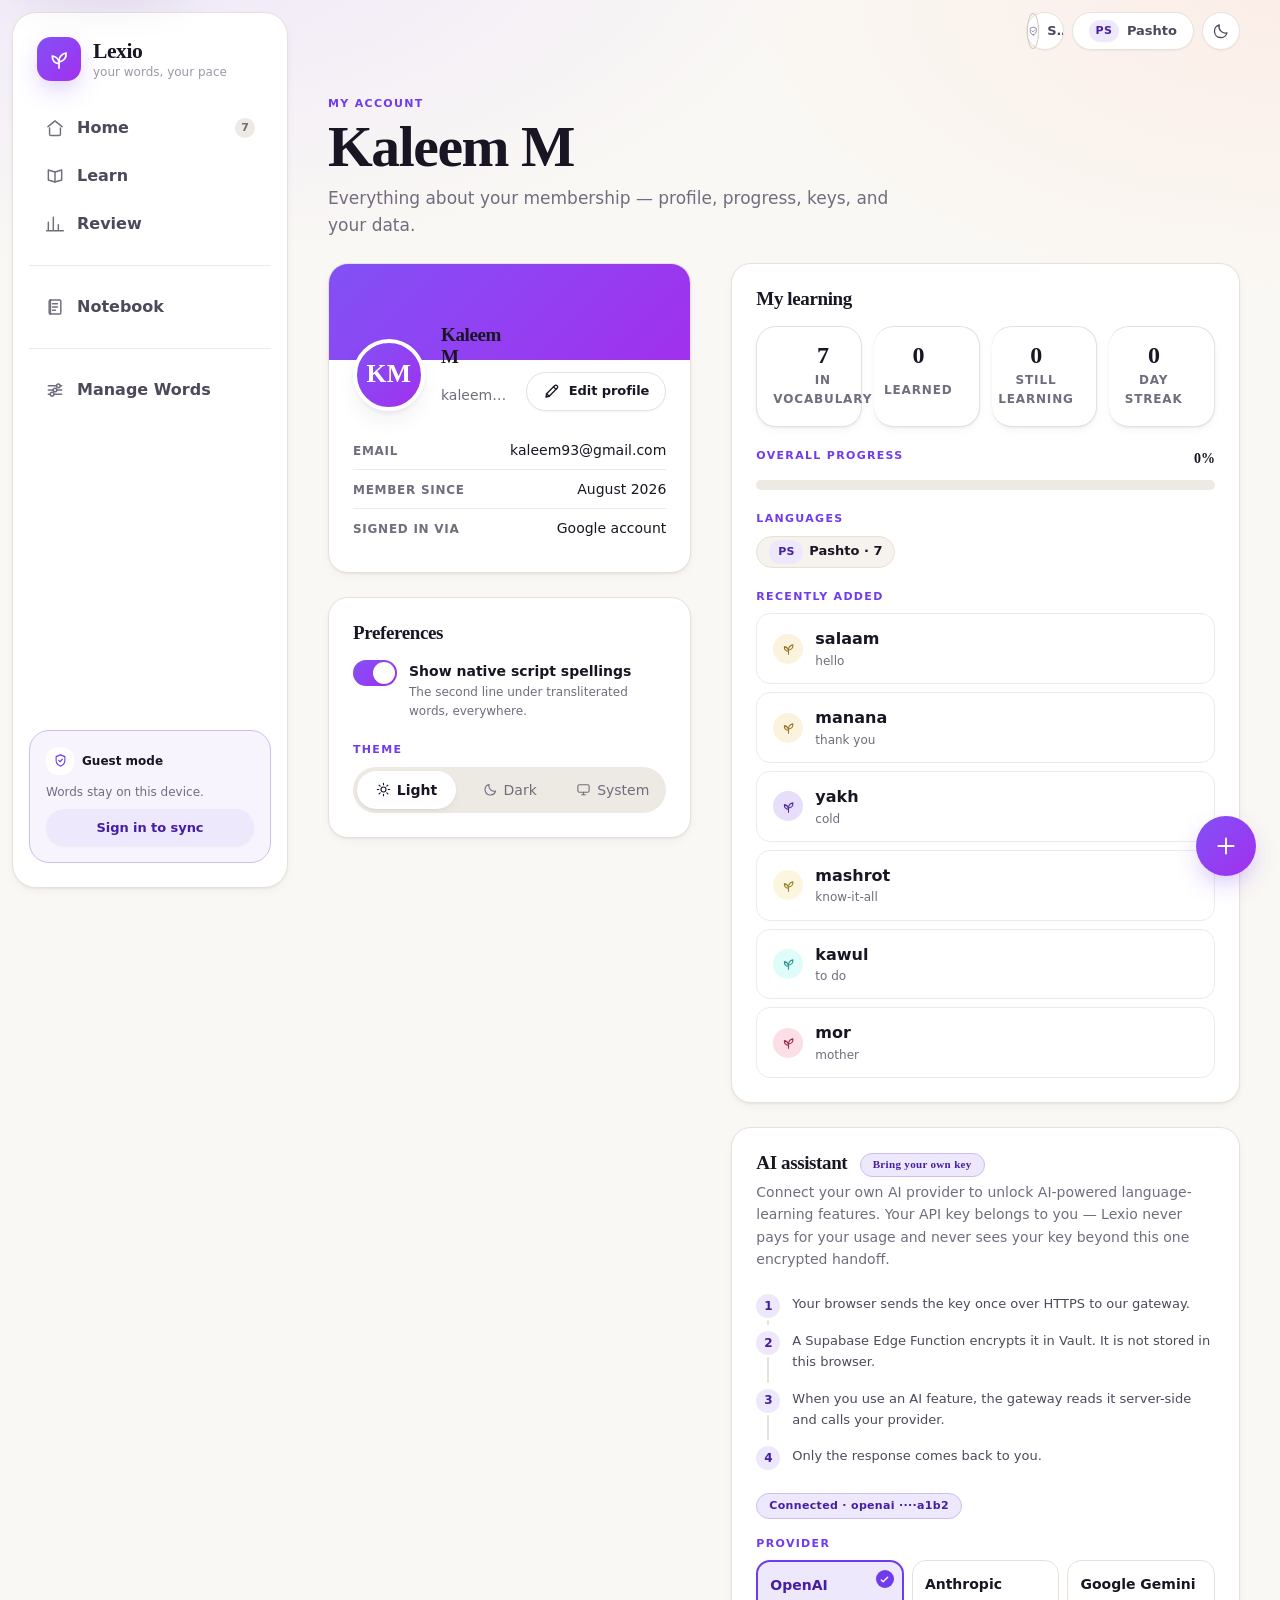
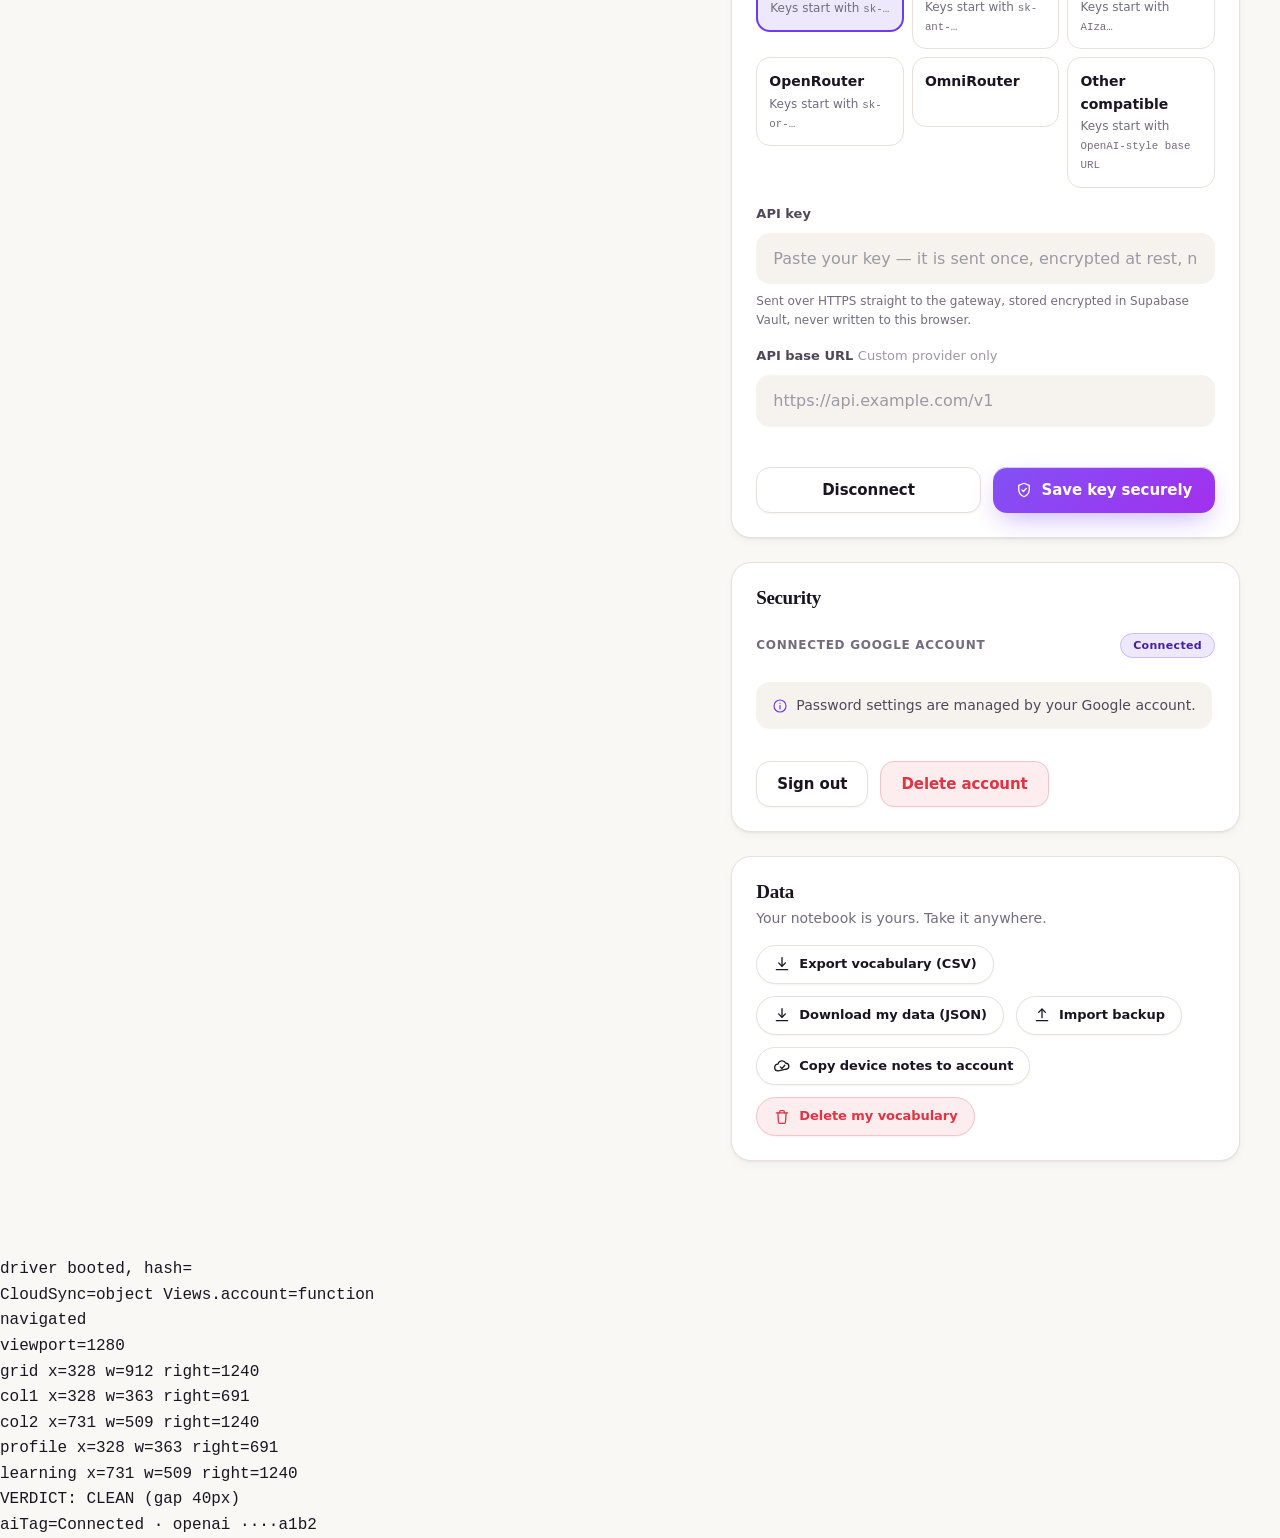
==== commit bd0f5145: "Add files via upload" ====
--- a/index/_dbg.html
+++ b/index/_dbg.html
@@ -116,20 +116,23 @@
 })();
 </script>
 
-<script src="js/icons.js"></script>
-<script src="js/categories.js"></script>
-<script src="js/store.js"></script>
-<script src="js/scheduler.js"></script>
-<script src="js/ui.js"></script>
-<script src="js/cloud.js"></script>
-<script src="js/word-display.js"></script>
+<script src="js/icons.js"></script>
+<script src="js/categories.js"></script>
+<script src="js/languages.js"></script>
+<script src="js/store.js"></script>
+<script src="js/scheduler.js"></script>
+<script src="js/ui.js"></script>
+<script src="js/cloud.js"></script>
+<script src="js/word-display.js"></script>
+<script src="js/quick-add.js"></script>
 <script src="js/activities/registry.js"></script>
 <script src="js/activities/flashcards.js"></script>
 <script src="js/activities/quiz.js"></script>
 <script src="js/activities/match.js"></script>
-<script src="js/views/home.js"></script>
-<script src="js/views/category.js"></script>
-<script src="js/views/learn.js"></script>
+<script src="js/views/home.js"></script>
+<script src="js/views/welcome.js"></script>
+<script src="js/views/category.js"></script>
+<script src="js/views/learn.js"></script>
 <script src="js/views/review.js"></script>
 <script src="js/views/account.js"></script>
 <script src="js/views/manage.js"></script>
--- a/index/css/tokens.css
+++ b/index/css/tokens.css
@@ -1,74 +1,104 @@
 /* ==========================================================================
-   Lexio design tokens — "Quiet Authority"
-   Cool paper, deep petrol accent, burnished amber for edit mode.
-   Hairlines and contrast do the structural work; color is spent sparingly.
+   Lexio design tokens — "Warm Atelier"
+   Cream paper, deep warm ink, one electric iris violet, coral manage mode,
+   every category glowing with its own tint. Tactile, rounded, layered.
    All spatial tokens are direction-agnostic (used with logical properties).
    ========================================================================== */
 
 :root {
   color-scheme: light;
 
-  /* ---- Brand / accent: deep petrol blue -------------------------------- */
-  --accent-h: 200;
-  --accent:        hsl(var(--accent-h) 85% 30%);
-  --accent-strong: hsl(var(--accent-h) 85% 25%);   /* hover / pressed */
-  --accent-soft:   hsl(var(--accent-h) 55% 96%);   /* barely-there tint */
-  --accent-softer: hsl(var(--accent-h) 50% 97.5%);
-  --accent-ink:    hsl(var(--accent-h) 80% 21%);
-  --accent-line:   hsl(var(--accent-h) 40% 82%);
-  --accent-glow:   hsl(var(--accent-h) 85% 30% / .12);
-
-  /* Manage/edit mode: burnished amber-bronze, unmistakably secondary ---- */
-  --edit-h: 32;
-  --edit:        hsl(32 70% 38%);
-  --edit-strong: hsl(32 72% 32%);
-  --edit-soft:   hsl(32 55% 95%);
-  --edit-softer: hsl(32 60% 97%);
-  --edit-ink:    hsl(32 75% 25%);
-  --edit-line:   hsl(32 45% 82%);
-
-  --danger:        hsl(2 65% 42%);
-  --danger-strong: hsl(2 68% 35%);
-  --danger-soft:   hsl(2 60% 96%);
-  --danger-line:   hsl(2 45% 84%);
-
-  /* ---- Surfaces: cool, flat, figure over ground ------------------------ */
-  --bg:          hsl(220 20% 98%);
-  --bg-tint:     none;
+  /* ---- Primary: electric iris violet ---------------------------------- */
+  --accent-h: 258;
+  --accent:        hsl(258 84% 58%);
+  --accent-strong: hsl(258 84% 50%);
+  --accent-soft:   hsl(258 80% 95%);
+  --accent-softer: hsl(258 70% 97.5%);
+  --accent-ink:    hsl(258 70% 38%);
+  --accent-line:   hsl(258 60% 84%);
+  --accent-glow:   hsl(258 84% 58% / .22);
+  --accent-gradient: linear-gradient(135deg, hsl(258 90% 64%), hsl(276 84% 56%));
+
+  /* Manage/edit mode: coral --------------------------------------------- */
+  --edit-h: 14;
+  --edit:        hsl(14 88% 58%);
+  --edit-strong: hsl(14 84% 50%);
+  --edit-soft:   hsl(14 90% 95%);
+  --edit-softer: hsl(14 80% 97.5%);
+  --edit-ink:    hsl(14 70% 36%);
+  --edit-line:   hsl(14 70% 86%);
+  --edit-glow:   hsl(14 88% 58% / .22);
+  --edit-gradient: linear-gradient(135deg, hsl(14 92% 62%), hsl(4 84% 56%));
+
+  /* Celebration: gold (streaks, Mastered) -------------------------------- */
+  --gold:        hsl(38 96% 56%);
+  --gold-strong: hsl(32 88% 50%);
+  --gold-soft:   hsl(40 100% 93%);
+  --gold-softer: hsl(42 100% 96.5%);
+  --gold-ink:    hsl(32 80% 32%);
+  --gold-line:   hsl(40 85% 80%);
+  --gold-gradient: linear-gradient(135deg, hsl(40 96% 62%), hsl(28 90% 52%));
+
+  /* Success: green (correct, Got it, saved) ------------------------------ */
+  --ok:        hsl(160 62% 42%);
+  --ok-strong: hsl(160 64% 34%);
+  --ok-soft:   hsl(158 60% 93%);
+  --ok-softer: hsl(158 55% 96.5%);
+  --ok-ink:    hsl(160 60% 24%);
+  --ok-line:   hsl(160 45% 78%);
+  --ok-glow:   hsl(160 62% 42% / .2);
+
+  --danger:        hsl(354 74% 54%);
+  --danger-strong: hsl(354 76% 46%);
+  --danger-soft:   hsl(354 80% 96%);
+  --danger-softer: hsl(354 70% 97.5%);
+  --danger-line:   hsl(354 60% 86%);
+  --danger-ink:    hsl(354 65% 38%);
+
+  /* ---- Surfaces: warm cream paper -------------------------------------- */
+  --bg:          hsl(36 40% 97%);
+  --bg-tint:
+    radial-gradient(1200px 600px at 10% -10%, hsl(258 90% 92% / .55), transparent 60%),
+    radial-gradient(900px 500px at 100% 0%, hsl(14 90% 92% / .45), transparent 60%);
   --surface:     hsl(0 0% 100%);
-  --surface-2:   hsl(220 15% 96%);
-  --surface-3:   hsl(220 13% 93%);
-  --surface-inv: hsl(222 30% 12%);
-
-  /* ---- Text ------------------------------------------------------------ */
-  --ink:      hsl(222 30% 10%);
-  --ink-2:    hsl(222 12% 30%);
-  --ink-3:    hsl(222 10% 42%);
-  --ink-4:    hsl(222 8% 58%);
+  --surface-2:   hsl(36 30% 95%);
+  --surface-3:   hsl(36 22% 91%);
+  --surface-inv: hsl(258 25% 12%);
+
+  /* ---- Text: deep violet-black ----------------------------------------- */
+  --ink:      hsl(258 25% 11%);
+  --ink-2:    hsl(258 12% 32%);
+  --ink-3:    hsl(258 8% 46%);
+  --ink-4:    hsl(258 6% 62%);
   --ink-on-accent: hsl(0 0% 100%);
 
-  /* ---- Lines ------------------------------------------------------------- */
-  --line:        hsl(220 14% 90%);
-  --line-soft:   hsl(220 14% 94%);
-  --line-strong: hsl(220 12% 78%);
-
-  /* ---- Elevation: tight, cool, quiet ------------------------------------- */
-  --shadow-xs: 0 1px 0 hsl(222 30% 20% / .04);
-  --shadow-sm: 0 1px 2px hsl(222 40% 12% / .06);
-  --shadow-md: 0 2px 8px hsl(222 40% 12% / .07), 0 1px 2px hsl(222 40% 12% / .05);
-  --shadow-lg: 0 8px 24px hsl(222 45% 12% / .09);
-  --shadow-pop: 0 16px 48px hsl(222 50% 12% / .16);
-
-  /* Focus ring: 2px accent outside a 1px surface gap. */
-  --ring: 0 0 0 1px var(--surface), 0 0 0 3px hsl(var(--accent-h) 85% 40% / .5);
+  /* ---- Lines: warm hairlines -------------------------------------------- */
+  --line:        hsl(36 18% 88%);
+  --line-soft:   hsl(36 18% 92%);
+  --line-strong: hsl(36 14% 78%);
+
+  /* ---- Elevation: tinted, layered --------------------------------------- */
+  --shadow-xs: 0 1px 2px hsl(258 30% 20% / .05);
+  --shadow-sm: 0 1px 2px hsl(258 30% 20% / .06), 0 4px 12px -4px hsl(258 30% 20% / .08);
+  --shadow-md: 0 2px 4px hsl(258 30% 20% / .06), 0 12px 28px -12px hsl(258 40% 25% / .16);
+  --shadow-lg: 0 4px 8px hsl(258 30% 20% / .06), 0 24px 48px -16px hsl(258 40% 25% / .22);
+  --shadow-pop: 0 32px 80px -24px hsl(258 50% 20% / .35);
+  --shadow-accent: 0 10px 28px -8px hsl(258 84% 58% / .45);
+  --shadow-edit: 0 10px 28px -8px hsl(14 88% 58% / .4);
+  --shadow-ok: 0 10px 28px -8px hsl(160 62% 42% / .35);
+  --highlight: inset 0 1px 0 hsl(0 0% 100% / .6);
+
+  /* Focus ring: violet glow outside a surface gap. */
+  --ring: 0 0 0 1px var(--surface), 0 0 0 4px var(--accent-glow);
+  --ring-edit: 0 0 0 1px var(--surface), 0 0 0 4px var(--edit-glow);
 
   /* ---- Radii ------------------------------------------------------------- */
-  --r-xs: 6px;
-  --r-sm: 8px;
-  --r-md: 10px;
-  --r-lg: 12px;
-  --r-xl: 16px;
-  --r-2xl: 20px;
+  --r-xs: 8px;
+  --r-sm: 12px;
+  --r-md: 14px;
+  --r-lg: 20px;
+  --r-xl: 24px;
+  --r-2xl: 32px;
   --r-full: 999px;
 
   /* ---- Space (4pt) ------------------------------------------------------- */
@@ -84,88 +114,130 @@
   --s-10: 72px;
 
   /* ---- Type --------------------------------------------------------------- */
-  --font-ui: 'Inter', ui-sans-serif, system-ui, -apple-system, 'Segoe UI', Roboto, sans-serif;
-  --font-display: 'Instrument Sans', 'Inter', ui-sans-serif, system-ui, sans-serif;
-  /* Fallback stack that covers Arabic / Hebrew / CJK / Devanagari nicely. */
-  --font-word: 'Inter', 'Noto Sans', 'Segoe UI', system-ui, sans-serif;
-
-  --t-xs:   0.75rem;     /* 12px floor — nothing renders smaller */
-  --t-sm:   0.875rem;    /* 14px */
-  --t-base: 1rem;        /* 16px */
-  --t-md:   1.0625rem;   /* 17px */
-  --t-lg:   1.1875rem;   /* 19px */
-  --t-xl:   1.375rem;    /* 22px */
-  --t-2xl:  clamp(1.5rem, 1.3rem + 1vw, 1.875rem);
-  --t-3xl:  clamp(2rem, 1.6rem + 1.8vw, 3rem);
+  --font-ui: 'DM Sans', ui-sans-serif, system-ui, -apple-system, 'Segoe UI', Roboto, sans-serif;
+  --font-display: 'Fraunces', 'DM Sans', ui-serif, Georgia, serif;
+  /* Script-safe stack: DM Sans leads, Noto fallbacks cover every script. */
+  --font-word: 'DM Sans', 'Noto Sans', 'Noto Sans Arabic', 'Noto Sans Hebrew', 'Noto Sans Devanagari', 'Noto Sans JP', 'Noto Sans KR', 'Noto Sans SC', 'Segoe UI', system-ui, sans-serif;
+
+  --t-xs:   0.75rem;
+  --t-sm:   0.875rem;
+  --t-base: 1rem;
+  --t-md:   1.0625rem;
+  --t-lg:   1.1875rem;
+  --t-xl:   1.375rem;
+  --t-2xl:  clamp(1.75rem, 1.4rem + 1.2vw, 2.25rem);
+  --t-3xl:  clamp(2.4rem, 1.8rem + 2.4vw, 3.6rem);
 
   /* ---- Motion -------------------------------------------------------------- */
   --ease: cubic-bezier(.2, .8, .2, 1);
   --ease-out: cubic-bezier(.16, 1, .3, 1);
+  --ease-spring: cubic-bezier(.34, 1.56, .64, 1);
   --dur-1: .12s;
   --dur-2: .2s;
-  --dur-3: .32s;
+  --dur-3: .36s;
+  --dur-4: .6s;
 
   /* ---- Layout ---------------------------------------------------------------- */
   --sidebar-w: 268px;
-  --content-max: 1180px;
-  --tabbar-h: 60px;
+  --content-max: 1240px;
+  --tabbar-h: 76px;
   --safe-b: env(safe-area-inset-bottom, 0px);
 
   --z-nav: 40;
   --z-topbar: 30;
   --z-modal: 80;
   --z-toast: 90;
+
+  /* Category hue defaults (overridden inline per card) */
+  --cat-bg: hsl(258 85% 93%);
+  --cat-fg: hsl(258 55% 38%);
+  --cat-line: hsl(258 60% 84%);
+  --cat-wash: hsl(258 90% 96%);
+  --cat-glow: hsl(258 60% 60% / .25);
 }
 
 /* ==========================================================================
-   Dark theme — same cool hue family, inset top-edge highlights instead of
-   warm glows, accents lifted to ~62% lightness so they never vibrate.
+   Dark theme — warm charcoal-violet with glows, not flat black.
    ========================================================================== */
 [data-theme='dark'] {
   color-scheme: dark;
 
-  --accent:        hsl(var(--accent-h) 62% 62%);
-  --accent-strong: hsl(var(--accent-h) 66% 68%);
-  --accent-soft:   hsl(var(--accent-h) 32% 16%);
-  --accent-softer: hsl(var(--accent-h) 28% 13%);
-  --accent-ink:    hsl(var(--accent-h) 75% 78%);
-  --accent-line:   hsl(var(--accent-h) 28% 30%);
-  --accent-glow:   hsl(var(--accent-h) 70% 60% / .16);
-
-  --edit:        hsl(34 58% 62%);
-  --edit-strong: hsl(34 62% 68%);
-  --edit-soft:   hsl(32 26% 15%);
-  --edit-softer: hsl(32 22% 12%);
-  --edit-ink:    hsl(34 70% 74%);
-  --edit-line:   hsl(32 24% 30%);
-
-  --danger:        hsl(2 60% 64%);
-  --danger-strong: hsl(2 64% 70%);
-  --danger-soft:   hsl(2 30% 16%);
-  --danger-line:   hsl(2 26% 32%);
-
-  --bg:          hsl(222 20% 8%);
-  --bg-tint:     none;
-  --surface:     hsl(222 18% 11%);
-  --surface-2:   hsl(222 16% 14%);
-  --surface-3:   hsl(222 14% 18%);
-  --surface-inv: hsl(220 20% 95%);
-
-  --ink:   hsl(220 20% 95%);
-  --ink-2: hsl(220 12% 76%);
-  --ink-3: hsl(220 10% 63%);
-  --ink-4: hsl(220 8% 48%);
-  --ink-on-accent: hsl(222 30% 10%);
-
-  --line:        hsl(220 12% 21%);
-  --line-soft:   hsl(220 12% 17%);
-  --line-strong: hsl(220 10% 31%);
-
-  --shadow-xs: inset 0 1px 0 hsl(0 0% 100% / .04);
-  --shadow-sm: inset 0 1px 0 hsl(0 0% 100% / .04), 0 1px 2px hsl(0 0% 0% / .35);
-  --shadow-md: inset 0 1px 0 hsl(0 0% 100% / .04), 0 2px 8px hsl(0 0% 0% / .35);
-  --shadow-lg: inset 0 1px 0 hsl(0 0% 100% / .05), 0 8px 24px hsl(0 0% 0% / .45);
-  --shadow-pop: 0 16px 48px hsl(0 0% 0% / .55);
-
-  --ring: 0 0 0 1px var(--surface), 0 0 0 3px hsl(var(--accent-h) 70% 60% / .5);
+  --accent:        hsl(258 90% 72%);
+  --accent-strong: hsl(258 92% 78%);
+  --accent-soft:   hsl(258 40% 18%);
+  --accent-softer: hsl(258 38% 13%);
+  --accent-ink:    hsl(258 90% 84%);
+  --accent-line:   hsl(258 35% 32%);
+  --accent-glow:   hsl(258 90% 72% / .22);
+  --accent-gradient: linear-gradient(135deg, hsl(258 92% 72%), hsl(280 85% 66%));
+
+  --edit:        hsl(14 90% 68%);
+  --edit-strong: hsl(14 92% 74%);
+  --edit-soft:   hsl(14 32% 17%);
+  --edit-softer: hsl(14 30% 13%);
+  --edit-ink:    hsl(14 88% 78%);
+  --edit-line:   hsl(14 30% 32%);
+  --edit-glow:   hsl(14 90% 68% / .2);
+  --edit-gradient: linear-gradient(135deg, hsl(14 90% 68%), hsl(4 80% 60%));
+
+  --gold:        hsl(40 96% 66%);
+  --gold-strong: hsl(40 96% 72%);
+  --gold-soft:   hsl(40 40% 17%);
+  --gold-softer: hsl(40 35% 13%);
+  --gold-ink:    hsl(42 95% 76%);
+  --gold-line:   hsl(40 35% 32%);
+  --gold-gradient: linear-gradient(135deg, hsl(40 96% 66%), hsl(28 88% 58%));
+
+  --ok:        hsl(160 60% 58%);
+  --ok-strong: hsl(160 62% 64%);
+  --ok-soft:   hsl(160 35% 15%);
+  --ok-softer: hsl(160 30% 12%);
+  --ok-ink:    hsl(160 65% 72%);
+  --ok-line:   hsl(160 30% 30%);
+  --ok-glow:   hsl(160 60% 58% / .2);
+
+  --danger:        hsl(354 78% 66%);
+  --danger-strong: hsl(354 80% 72%);
+  --danger-soft:   hsl(354 35% 17%);
+  --danger-softer: hsl(354 30% 13%);
+  --danger-line:   hsl(354 30% 32%);
+  --danger-ink:    hsl(354 85% 76%);
+
+  --bg:          hsl(258 18% 7%);
+  --bg-tint:
+    radial-gradient(1200px 600px at 10% -10%, hsl(258 90% 60% / .18), transparent 60%),
+    radial-gradient(900px 500px at 100% 0%, hsl(14 90% 60% / .12), transparent 60%);
+  --surface:     hsl(258 14% 10%);
+  --surface-2:   hsl(258 12% 13%);
+  --surface-3:   hsl(258 10% 17%);
+  --surface-inv: hsl(40 30% 96%);
+
+  --ink:   hsl(40 30% 96%);
+  --ink-2: hsl(258 10% 78%);
+  --ink-3: hsl(258 8% 62%);
+  --ink-4: hsl(258 6% 46%);
+  --ink-on-accent: hsl(0 0% 100%);
+
+  --line:        hsl(258 10% 20%);
+  --line-soft:   hsl(258 10% 16%);
+  --line-strong: hsl(258 8% 30%);
+
+  --shadow-xs: inset 0 1px 0 hsl(0 0% 100% / .05), 0 1px 2px hsl(0 0% 0% / .3);
+  --shadow-sm: inset 0 1px 0 hsl(0 0% 100% / .05), 0 1px 2px hsl(0 0% 0% / .3), 0 4px 12px -4px hsl(0 0% 0% / .4);
+  --shadow-md: inset 0 1px 0 hsl(0 0% 100% / .05), 0 2px 4px hsl(0 0% 0% / .3), 0 12px 28px -12px hsl(258 80% 40% / .4);
+  --shadow-lg: inset 0 1px 0 hsl(0 0% 100% / .05), 0 4px 8px hsl(0 0% 0% / .3), 0 24px 48px -16px hsl(258 80% 40% / .35);
+  --shadow-pop: 0 32px 80px -24px hsl(0 0% 0% / .6);
+  --shadow-accent: 0 10px 28px -8px hsl(258 90% 60% / .5);
+  --shadow-edit: 0 10px 28px -8px hsl(14 90% 60% / .45);
+  --shadow-ok: 0 10px 28px -8px hsl(160 60% 50% / .4);
+  --highlight: inset 0 1px 0 hsl(0 0% 100% / .05);
+
+  --ring: 0 0 0 1px var(--surface), 0 0 0 4px hsl(258 90% 72% / .3);
+  --ring-edit: 0 0 0 1px var(--surface), 0 0 0 4px hsl(14 90% 68% / .28);
+
+  --cat-bg: hsl(258 30% 18%);
+  --cat-fg: hsl(258 75% 74%);
+  --cat-line: hsl(258 25% 32%);
+  --cat-wash: hsl(258 35% 14%);
+  --cat-glow: hsl(258 60% 60% / .2);
 }
--- a/index/css/base.css
+++ b/index/css/base.css
@@ -1,7 +1,6 @@
 /* ==========================================================================
-   Base / reset. Written with CSS logical properties throughout so the whole
-   layout mirrors correctly when dir="rtl" is applied to <html> or to any
-   individual word element.
+   Base / reset — Warm Atelier. Logical properties throughout so the whole
+   layout mirrors correctly when dir="rtl" is applied.
    ========================================================================== */
 
 *, *::before, *::after { box-sizing: border-box; }
@@ -24,6 +23,8 @@
   color: var(--ink);
   background-color: var(--bg);
   background-image: var(--bg-tint);
+  background-repeat: no-repeat;
+  background-attachment: fixed;
   -webkit-font-smoothing: antialiased;
   -moz-osx-font-smoothing: grayscale;
   text-rendering: optimizeLegibility;
@@ -50,16 +51,30 @@
 
 h1, h2, h3, h4 {
   font-family: var(--font-display);
+  font-variation-settings: 'opsz' auto, 'SOFT' 50;
   font-weight: 600;
-  line-height: 1.2;
+  line-height: 1.15;
   letter-spacing: -0.02em;
   text-wrap: balance;
 }
+h1 {
+  font-weight: 700;
+  letter-spacing: -0.025em;
+  line-height: 1.05;
+}
+
+/* Tabular numerals on every numeric element */
+b, strong, .tag, .stat-pill b, .rev-tile b, .summary__stat b,
+.bar, [class*='__count'], [class*='__pct'], [class*='__label'] {
+  font-variant-numeric: tabular-nums;
+}
+button, input, select, textarea { font-variant-numeric: tabular-nums; }
+
 p { text-wrap: pretty; }
 
 :focus { outline: none; }
 :focus-visible {
-  outline: 2px solid hsl(var(--accent-h) 85% 40% / .55);
+  outline: 2px solid var(--accent);
   outline-offset: 2px;
   border-radius: var(--r-xs);
 }
@@ -112,23 +127,18 @@
 .grow { flex: 1 1 auto; min-inline-size: 0; }
 .hide { display: none !important; }
 
-/* ---- Direction handling -------------------------------------------------
-   Word/term content always carries dir="auto" (or an explicit per-language
-   dir) so mixed scripts render correctly inside an otherwise LTR UI.
-   ------------------------------------------------------------------------- */
+/* ---- Direction handling ------------------------------------------------- */
 [dir='auto'], [dir='rtl'], [dir='ltr'] { unicode-bidi: isolate; }
 
 .bidi { unicode-bidi: isolate; }
 .bidi-plaintext { unicode-bidi: plaintext; }
 
-/* Text alignment that follows the element's own resolved direction. */
 .text-start { text-align: start; }
 .text-end   { text-align: end; }
 
-/* Icons that imply direction (arrows, chevrons) flip under RTL. */
 [dir='rtl'] .flip-rtl { transform: scaleX(-1); }
 
-/* ---- Motion preferences -------------------------------------------------- */
+/* ---- Motion preferences: disable ALL delight ---------------------------- */
 @media (prefers-reduced-motion: reduce) {
   html { scroll-behavior: auto; }
   *, *::before, *::after {
--- a/index/css/components.css
+++ b/index/css/components.css
@@ -1,24 +1,24 @@
 /* ==========================================================================
-   Lexio component library — "Quiet Authority"
-   Flat surfaces, crisp hairlines, one confident accent. No gradients,
-   no dashed borders, no glows, nothing pill-shaped that isn't a track.
+   Lexio component library — "Warm Atelier"
+   Cream paper, violet gradient primaries, pill chips, tactile layered cards.
    ========================================================================== */
 
 /* ---------- Buttons ------------------------------------------------------ */
 .btn {
   --btn-bg: var(--surface);
   --btn-fg: var(--ink);
-  --btn-bd: var(--line-strong);
+  --btn-bd: var(--line);
   display: inline-flex;
   align-items: center;
   justify-content: center;
   gap: var(--s-2);
-  min-block-size: 44px;
+  min-block-size: 46px;
   padding-inline: var(--s-5);
   padding-block: var(--s-2);
-  font-size: var(--t-sm);
+  font-size: 15px;
   font-weight: 600;
   letter-spacing: -0.005em;
+  font-variant-numeric: tabular-nums;
   color: var(--btn-fg);
   background: var(--btn-bg);
   border: 1px solid var(--btn-bd);
@@ -28,61 +28,98 @@
               background-color var(--dur-2) var(--ease),
               border-color var(--dur-2) var(--ease),
               box-shadow var(--dur-2) var(--ease),
-              color var(--dur-2) var(--ease);
+              color var(--dur-2) var(--ease),
+              filter var(--dur-2) var(--ease);
   white-space: nowrap;
 }
-.btn:hover { box-shadow: var(--shadow-sm); }
+.btn:hover { border-color: var(--line-strong); box-shadow: var(--shadow-sm); transform: translateY(-1px); }
 .btn:active { transform: scale(.98); }
 .btn:disabled { opacity: .5; box-shadow: none; transform: none; }
 .btn svg { inline-size: 18px; block-size: 18px; }
 
 .btn--primary {
-  --btn-bg: var(--accent);
-  --btn-fg: var(--ink-on-accent);
+  --btn-bg: var(--accent-gradient);
+  --btn-fg: #fff;
   --btn-bd: transparent;
-  box-shadow: inset 0 1px 0 hsl(0 0% 100% / .12), 0 1px 2px hsl(222 40% 15% / .25);
+  background: var(--accent-gradient);
+  color: #fff;
+  border: none;
+  box-shadow: var(--shadow-accent), inset 0 1px 0 hsl(0 0% 100% / .25), var(--highlight);
 }
 .btn--primary:hover {
-  --btn-bg: var(--accent-strong);
-  box-shadow: inset 0 1px 0 hsl(0 0% 100% / .12), 0 1px 2px hsl(222 40% 15% / .3);
-}
+  --btn-bg: var(--accent-gradient);
+  filter: brightness(1.06);
+  transform: translateY(-1px);
+  box-shadow: 0 14px 34px -8px hsl(258 84% 58% / .55), inset 0 1px 0 hsl(0 0% 100% / .25);
+}
+.btn--primary:active { transform: scale(.98); filter: none; }
 
 .btn--edit {
-  --btn-bg: var(--edit);
-  --btn-fg: var(--ink-on-accent);
+  --btn-fg: #fff;
   --btn-bd: transparent;
-  box-shadow: inset 0 1px 0 hsl(0 0% 100% / .14), 0 1px 2px hsl(32 60% 15% / .25);
-}
-.btn--edit:hover { --btn-bg: var(--edit-strong); }
+  background: var(--edit-gradient);
+  color: #fff;
+  border: none;
+  box-shadow: var(--shadow-edit), inset 0 1px 0 hsl(0 0% 100% / .25);
+}
+.btn--edit:hover { filter: brightness(1.06); transform: translateY(-1px); }
+
+.btn--ok {
+  --btn-fg: #fff;
+  --btn-bd: transparent;
+  background: var(--ok);
+  color: #fff;
+  border: none;
+  box-shadow: var(--shadow-ok), inset 0 1px 0 hsl(0 0% 100% / .2);
+}
+.btn--ok:hover { background: var(--ok-strong); transform: translateY(-1px); }
+
+.btn--outline-edit {
+  --btn-bg: transparent;
+  --btn-fg: var(--edit);
+  --btn-bd: var(--edit);
+  background: transparent;
+  color: var(--edit);
+  border: 1.5px solid var(--edit);
+  box-shadow: none;
+}
+.btn--outline-edit:hover { background: var(--edit-soft); border-color: var(--edit-strong); box-shadow: none; }
+[data-theme='dark'] .btn--outline-edit { color: var(--edit-ink); border-color: var(--edit); }
 
 .btn--ghost { --btn-bg: transparent; --btn-bd: transparent; box-shadow: none; }
-.btn--ghost:hover { --btn-bg: var(--surface-3); box-shadow: none; }
-.btn--soft { --btn-bg: var(--accent-soft); --btn-fg: var(--accent-ink); --btn-bd: transparent; }
-.btn--danger { --btn-bg: var(--danger-soft); --btn-fg: var(--danger-strong); --btn-bd: var(--danger-line); }
-.btn--sm { min-block-size: 36px; padding-inline: var(--s-4); font-size: var(--t-sm); }
-.btn--lg { min-block-size: 50px; padding-inline: var(--s-7); font-size: var(--t-md); }
+.btn--ghost:hover { --btn-bg: var(--surface-2); box-shadow: none; border-color: transparent; }
+.btn--soft {
+  --btn-bg: var(--accent-soft); --btn-fg: var(--accent-ink); --btn-bd: transparent;
+  background: var(--accent-soft); color: var(--accent-ink); border: 1px solid transparent;
+}
+.btn--soft:hover { border-color: var(--accent-line); box-shadow: var(--shadow-xs); }
+.btn--danger { --btn-bg: var(--danger-soft); --btn-fg: var(--danger); --btn-bd: var(--danger-line); }
+.btn--danger:hover { background: var(--danger); color: #fff; border-color: var(--danger); }
+.btn--sm { min-block-size: 36px; padding-inline: var(--s-4); font-size: 13px; border-radius: var(--r-full); }
+.btn--lg { min-block-size: 54px; padding-inline: var(--s-7); font-size: 17px; }
 .btn--block { inline-size: 100%; }
 
 .icon-btn {
   display: inline-grid;
   place-items: center;
-  inline-size: 38px;
-  block-size: 38px;
+  inline-size: 40px;
+  block-size: 40px;
+  flex: none;
   color: var(--ink-2);
   background: var(--surface);
   border: 1px solid var(--line);
-  border-radius: var(--r-md);
-  box-shadow: none;
+  border-radius: var(--r-full);
+  box-shadow: var(--shadow-xs);
   transition: color var(--dur-2) var(--ease), background-color var(--dur-2) var(--ease),
               transform var(--dur-1) var(--ease), border-color var(--dur-2) var(--ease);
 }
-.icon-btn:hover { color: var(--ink); border-color: var(--line-strong); background: var(--surface); }
+.icon-btn:hover { color: var(--ink); border-color: var(--line-strong); background: var(--surface-2); }
 .icon-btn:active { transform: scale(.95); }
 .icon-btn svg { inline-size: 18px; block-size: 18px; }
 .icon-btn--plain { background: transparent; border-color: transparent; box-shadow: none; }
 .icon-btn--plain:hover { background: var(--surface-3); }
 
-/* ---------- Chips -------------------------------------------------------- */
+/* ---------- Chips & tags ------------------------------------------------- */
 .chip {
   display: inline-flex;
   align-items: center;
@@ -90,51 +127,77 @@
   block-size: 38px;
   padding-inline: var(--s-4);
   max-inline-size: 46vw;
-  font-size: var(--t-xs);
-  font-weight: 500;
+  font-size: 13px;
+  font-weight: 600;
   color: var(--ink-2);
   background: var(--surface);
   border: 1px solid var(--line);
-  border-radius: var(--r-md);
+  border-radius: var(--r-full);
+  box-shadow: var(--shadow-xs);
   transition: border-color var(--dur-2) var(--ease), color var(--dur-2) var(--ease),
               transform var(--dur-1) var(--ease);
 }
-.chip:hover { color: var(--ink); border-color: var(--line-strong); }
+.chip:hover { color: var(--ink); border-color: var(--accent-line); }
 .chip:active { transform: scale(.98); }
 .chip svg { inline-size: 16px; block-size: 16px; color: var(--ink-3); }
 .chip__label { overflow: hidden; text-overflow: ellipsis; white-space: nowrap; }
-
-/* Icons turn accent only when the chip is in an active/signed-in state. */
+.chip__code {
+  display: inline-grid;
+  place-items: center;
+  min-inline-size: 30px;
+  block-size: 22px;
+  padding-inline: 6px;
+  font-size: 11px;
+  font-weight: 700;
+  letter-spacing: .04em;
+  text-transform: uppercase;
+  color: var(--accent-ink);
+  background: var(--accent-soft);
+  border-radius: var(--r-sm);
+}
+.app[data-mode='manage'] .chip__code { color: var(--edit-ink); background: var(--edit-soft); }
+
 .account-button[data-signed-in='true'] svg,
 .chip[aria-pressed='true'] svg { color: var(--accent); }
 
 .tag {
   display: inline-flex;
   align-items: center;
-  gap: var(--s-1);
-  padding: 3px var(--s-2);
-  font-size: var(--t-xs);
-  font-weight: 600;
-  letter-spacing: .02em;
+  gap: 4px;
+  min-block-size: 24px;
+  padding: 3px var(--s-3);
+  font-size: 11px;
+  font-weight: 700;
+  letter-spacing: .03em;
   font-variant-numeric: tabular-nums;
   color: var(--ink-3);
   background: var(--surface-3);
-  border-radius: var(--r-xs);
-}
-.tag--accent { color: var(--accent-ink); background: var(--accent-soft); }
-.tag--edit { color: var(--edit-ink); background: var(--edit-soft); }
+  border: 1px solid transparent;
+  border-radius: var(--r-full);
+  white-space: nowrap;
+}
+.tag svg { inline-size: 12px; block-size: 12px; }
+.tag--accent { color: var(--accent-ink); background: var(--accent-soft); border-color: var(--accent-line); }
+.tag--edit { color: var(--edit-ink); background: var(--edit-soft); border-color: var(--edit-line); }
+.tag--ok { color: var(--ok-ink); background: var(--ok-soft); border-color: var(--ok-line); }
+.tag--gold { color: var(--gold-ink); background: var(--gold-soft); border-color: var(--gold-line); }
+.tag--danger { color: var(--danger); background: var(--danger-soft); border-color: var(--danger-line); }
+.tag--cat { color: var(--cat-fg); background: var(--cat-bg); border-color: var(--cat-line); }
 
 /* ---------- Cards -------------------------------------------------------- */
 .card {
   background: var(--surface);
   border: 1px solid var(--line);
   border-radius: var(--r-lg);
-  box-shadow: var(--shadow-sm);
-}
-.card--pad { padding: var(--s-5); }
+  box-shadow: var(--shadow-sm), var(--highlight);
+}
+.card--pad { padding: var(--s-6); }
 .card--flat { box-shadow: none; }
-
-/* ---------- Section heading --------------------------------------------- */
+.card--wash {
+  background-image: radial-gradient(320px 200px at 100% 0%, var(--accent-soft), transparent 70%);
+}
+
+/* ---------- Section heading + eyebrows ----------------------------------- */
 .section-head {
   display: flex;
   align-items: flex-end;
@@ -143,7 +206,9 @@
   margin-block-end: var(--s-4);
 }
 .section-head h2 {
+  font-family: var(--font-display);
   font-size: var(--t-lg);
+  font-weight: 600;
   letter-spacing: -0.02em;
 }
 .section-head p {
@@ -153,25 +218,28 @@
 }
 .eyebrow {
   display: block;
-  font-size: var(--t-xs);
-  font-weight: 600;
-  letter-spacing: .08em;
+  font-size: 11px;
+  font-weight: 700;
+  letter-spacing: .12em;
   text-transform: uppercase;
-  color: var(--ink-3);
-}
-
-/* ---------- Empty states -------------------------------------------------
-   Primary screens: flat card, solid hairline, deliberate art well.
-   ------------------------------------------------------------------------- */
+  color: var(--accent);
+}
+.tier__label { color: var(--accent); }
+.word-pair__eyebrow { color: var(--accent); }
+.app[data-mode='manage'] .eyebrow { color: var(--edit); }
+
+/* ---------- Empty states: soft wash + layered rings ---------------------- */
 .empty {
   display: grid;
   justify-items: center;
   gap: var(--s-4);
-  padding: var(--s-8) var(--s-5) var(--s-9);
+  padding: 56px var(--s-6);
   text-align: center;
   background: var(--surface);
+  background-image: radial-gradient(400px 240px at 50% 0%, var(--accent-softer), transparent);
   border: 1px solid var(--line);
   border-radius: var(--r-xl);
+  box-shadow: var(--shadow-sm), var(--highlight);
 }
 .empty__art {
   position: relative;
@@ -179,24 +247,51 @@
   place-items: center;
   inline-size: 88px;
   block-size: 88px;
-  color: var(--accent-ink);
+  color: #fff;
+  isolation: isolate;
+}
+.empty__art::before,
+.empty__art::after {
+  content: '';
+  position: absolute;
+  inset: 0;
+  border-radius: 50%;
+  z-index: -1;
+}
+.empty__art::before {
+  inset: 0;
+  background: var(--accent-softer);
+  transform: scale(1.36);
+}
+.empty__art::after {
+  inset: 12px;
   background: var(--accent-soft);
-  border-radius: 14px;
-}
-.empty__art svg { inline-size: 40px; block-size: 40px; }
-.empty h3 { font-size: var(--t-xl); font-weight: 600; letter-spacing: -0.015em; }
+  transform: scale(1.18);
+}
+.empty__art {
+  background: var(--accent-gradient);
+  border-radius: 50%;
+  box-shadow: var(--shadow-accent);
+  transition: transform var(--dur-2) var(--ease-spring);
+}
+.empty:hover .empty__art { transform: scale(1.04); }
+.empty__art svg { inline-size: 28px; block-size: 28px; }
+.empty h3 { font-family: var(--font-display); font-size: 1.5rem; font-weight: 600; letter-spacing: -0.015em; }
 .empty p {
   max-inline-size: 46ch;
-  font-size: var(--t-base);
+  font-size: 15px;
   color: var(--ink-3);
 }
 .empty__actions { display: flex; flex-wrap: wrap; gap: var(--s-3); justify-content: center; margin-block-start: var(--s-2); }
 .empty--sm { padding: var(--s-7) var(--s-4); }
 .empty--sm .empty__art { inline-size: 72px; block-size: 72px; }
-.empty--sm .empty__art svg { inline-size: 32px; block-size: 32px; }
-.empty--edit .empty__art { color: var(--edit-ink); background: var(--edit-soft); }
-
-/* ---------- Toast -------------------------------------------------------- */
+.empty--sm .empty__art svg { inline-size: 24px; block-size: 24px; }
+.empty--edit { background-image: radial-gradient(400px 240px at 50% 0%, var(--edit-softer), transparent); }
+.empty--edit .empty__art { background: var(--edit-gradient); box-shadow: var(--shadow-edit); }
+.empty--edit .empty__art::before { background: var(--edit-softer); }
+.empty--edit .empty__art::after { background: var(--edit-soft); }
+
+/* ---------- Toast: pill, deep violet ------------------------------------- */
 .toast-root {
   position: fixed;
   inset-block-end: calc(var(--tabbar-h) + var(--safe-b) + var(--s-4));
@@ -212,21 +307,35 @@
   display: flex;
   align-items: center;
   gap: var(--s-3);
-  max-inline-size: 420px;
-  padding: var(--s-3) var(--s-5);
-  font-size: var(--t-sm);
+  max-inline-size: 440px;
+  padding: var(--s-2) var(--s-2) var(--s-2) var(--s-3);
+  padding-inline-end: var(--s-5);
+  font-size: 14px;
   font-weight: 500;
-  color: var(--bg);
+  color: #fff;
   background: var(--surface-inv);
-  border: 1px solid hsl(0 0% 100% / .08);
-  border-radius: var(--r-md);
+  border: 1px solid hsl(0 0% 100% / .1);
+  border-radius: var(--r-full);
   box-shadow: var(--shadow-pop);
-  animation: toast-in var(--dur-3) var(--ease-out);
-}
+  animation: toast-in var(--dur-3) var(--ease-spring);
+}
+[data-theme='dark'] .toast { color: hsl(258 25% 12%); }
 .toast svg { inline-size: 17px; block-size: 17px; }
+.toast__icon {
+  display: grid;
+  place-items: center;
+  inline-size: 24px;
+  block-size: 24px;
+  border-radius: 50%;
+  flex: none;
+}
+.toast__icon--ok { background: var(--ok); color: #fff; }
+.toast__icon--warn { background: var(--edit); color: #fff; }
+.toast__icon--info { background: var(--accent); color: #fff; }
+.toast__icon svg { inline-size: 13px; block-size: 13px; }
 .toast--out { animation: toast-out var(--dur-2) var(--ease) forwards; }
 @keyframes toast-in {
-  from { opacity: 0; transform: translateY(10px) scale(.96); }
+  from { opacity: 0; transform: translateY(14px) scale(.96); }
   to   { opacity: 1; transform: none; }
 }
 @keyframes toast-out {
@@ -242,32 +351,32 @@
   align-items: end;
   justify-items: center;
   padding: 0;
-  background: hsl(222 25% 8% / .55);
-  backdrop-filter: blur(6px);
-  -webkit-backdrop-filter: blur(6px);
+  background: hsl(258 30% 8% / .5);
+  backdrop-filter: blur(10px);
+  -webkit-backdrop-filter: blur(10px);
   animation: fade-in var(--dur-2) var(--ease);
 }
 .modal__panel {
   inline-size: 100%;
-  max-inline-size: 520px;
+  max-inline-size: 540px;
   max-block-size: 88dvh;
   overflow-y: auto;
-  padding: var(--s-5) var(--s-5) calc(var(--s-6) + var(--safe-b));
-  background: var(--surface);
-  border: 1px solid var(--line);
-  border-start-start-radius: var(--r-xl);
-  border-start-end-radius: var(--r-xl);
-  box-shadow: var(--shadow-pop);
-  animation: sheet-up var(--dur-3) var(--ease-out);
+  padding: var(--s-5) var(--s-6) var(--s-8);
+  background: var(--surface);
+  border: none;
+  border-start-start-radius: var(--r-2xl);
+  border-start-end-radius: var(--r-2xl);
+  box-shadow: var(--shadow-pop), var(--highlight);
+  animation: sheet-up var(--dur-3) var(--ease-spring);
 }
 .modal__grab {
-  inline-size: 40px;
-  block-size: 4px;
+  inline-size: 44px;
+  block-size: 5px;
   margin: 0 auto var(--s-4);
   background: var(--line-strong);
   border-radius: var(--r-full);
 }
-.modal__title { font-family: var(--font-display); font-size: var(--t-xl); font-weight: 600; letter-spacing: -0.015em; margin-block-end: var(--s-1); }
+.modal__title { font-family: var(--font-display); font-size: 1.5rem; font-weight: 600; letter-spacing: -0.015em; margin-block-end: var(--s-1); }
 .modal__desc { font-size: var(--t-sm); color: var(--ink-3); margin-block-end: var(--s-5); }
 .modal__actions { display: flex; gap: var(--s-3); margin-block-start: var(--s-6); }
 .modal__actions .btn { flex: 1 1 0; }
@@ -281,18 +390,18 @@
 @media (min-width: 700px) {
   .modal { align-items: center; padding: var(--s-6); }
   .modal__panel {
-    border-radius: var(--r-xl);
-    padding: var(--s-6);
-    animation-name: pop-in;
+    border-radius: var(--r-2xl);
+    padding: 24px 24px 32px;
+    animation: pop-spring .38s var(--ease-spring);
   }
   .modal__grab { display: none; }
-  @keyframes pop-in {
-    from { opacity: 0; transform: translateY(12px) scale(.98); }
+  @keyframes pop-spring {
+    from { opacity: 0; transform: translateY(16px) scale(.97); }
     to   { opacity: 1; transform: none; }
   }
 }
 
-/* ---------- Option list (used in sheets) --------------------------------- */
+/* ---------- Option list -------------------------------------------------- */
 .option-list { display: grid; gap: var(--s-2); }
 .option {
   display: flex;
@@ -302,33 +411,32 @@
   padding: var(--s-3) var(--s-4);
   text-align: start;
   border: 1px solid var(--line);
-  border-radius: var(--r-md);
-  background: var(--surface-2);
-  transition: border-color var(--dur-2) var(--ease), background-color var(--dur-2) var(--ease);
-}
-.option:hover { border-color: var(--accent-line); background: var(--accent-softer); }
-.option[aria-pressed='true'] { border-color: var(--accent); background: var(--accent-soft); color: var(--accent-ink); }
+  border-radius: var(--r-lg);
+  background: var(--surface);
+  box-shadow: var(--shadow-xs);
+  transition: border-color var(--dur-2) var(--ease), background-color var(--dur-2) var(--ease),
+              transform var(--dur-2) var(--ease);
+}
+.option:hover { border-color: var(--accent-line); transform: translateY(-1px); }
+.option[aria-pressed='true'] { border: 2px solid var(--accent); background: var(--accent-soft); color: var(--accent-ink); }
 .option__title { font-weight: 600; }
 .option__sub { font-size: var(--t-xs); color: var(--ink-3); }
 .option svg { flex: none; inline-size: 20px; block-size: 20px; }
 
-/* ---------- Form fields --------------------------------------------------
-   White at rest, hairline border, accent focus. Inputs use dir="auto"
-   wherever the user types content in a target language.
-   ------------------------------------------------------------------------- */
+/* ---------- Form fields: warm, pill searches ------------------------------ */
 .field { display: grid; gap: var(--s-2); }
-.field__label { font-size: var(--t-sm); font-weight: 600; color: var(--ink-2); }
-.field__hint { font-size: var(--t-xs); color: var(--ink-3); }
+.field__label { font-size: 13px; font-weight: 600; color: var(--ink-2); }
+.field__hint { font-size: 12px; color: var(--ink-3); }
 .field__input,
 .field__select,
 .field__textarea {
   inline-size: 100%;
-  min-block-size: 46px;
+  min-block-size: 48px;
   padding: var(--s-3) var(--s-4);
   font-size: var(--t-base);
   color: var(--ink);
-  background: var(--surface);
-  border: 1px solid var(--line-strong);
+  background: var(--surface-2);
+  border: 1px solid transparent;
   border-radius: var(--r-md);
   transition: border-color var(--dur-2) var(--ease), box-shadow var(--dur-2) var(--ease),
               background-color var(--dur-2) var(--ease);
@@ -338,19 +446,36 @@
   outline: none;
   background: var(--surface);
   border-color: var(--accent);
-  box-shadow: var(--ring);
+  box-shadow: 0 0 0 4px var(--accent-glow);
+}
+.app[data-mode='manage'] .field__input:focus,
+.app[data-mode='manage'] .field__select:focus,
+.app[data-mode='manage'] .field__textarea:focus {
+  border-color: var(--edit);
+  box-shadow: 0 0 0 4px var(--edit-glow);
 }
 .field__textarea { min-block-size: 130px; resize: vertical; line-height: 1.6; }
-
-/* Segmented control */
+.field__select {
+  appearance: none;
+  -webkit-appearance: none;
+  padding-inline-end: 40px;
+  background-image: url("data:image/svg+xml,%3Csvg xmlns='http://www.w3.org/2000/svg' viewBox='0 0 24 24' fill='none' stroke='%23808090' stroke-width='2' stroke-linecap='round' stroke-linejoin='round'%3E%3Cpath d='m6 9.5 6 6 6-6'/%3E%3C/svg%3E");
+  background-repeat: no-repeat;
+  background-position: right 12px center;
+  background-size: 18px;
+  cursor: pointer;
+}
+[dir='rtl'] .field__select { background-position: left 12px center; }
+
+/* Segmented control: pill */
 .seg {
   display: grid;
   grid-auto-flow: column;
   grid-auto-columns: 1fr;
-  gap: 3px;
-  padding: 3px;
+  gap: 4px;
+  padding: 4px;
   background: var(--surface-3);
-  border-radius: var(--r-md);
+  border-radius: var(--r-full);
 }
 .seg__opt { position: relative; display: block; }
 .seg__opt input {
@@ -362,18 +487,21 @@
   cursor: pointer;
 }
 .seg__opt span {
-  display: grid;
-  place-items: center;
+  display: flex;
+  align-items: center;
+  justify-content: center;
+  gap: 6px;
   min-block-size: 38px;
-  padding-inline: var(--s-2);
-  font-size: var(--t-xs);
+  padding-inline: var(--s-3);
+  font-size: var(--t-sm);
   font-weight: 500;
   color: var(--ink-3);
-  border-radius: var(--r-sm);
+  border-radius: var(--r-full);
   text-align: center;
   transition: color var(--dur-2) var(--ease), background-color var(--dur-2) var(--ease),
-              box-shadow var(--dur-2) var(--ease);
-}
+              box-shadow var(--dur-2) var(--ease), transform .2s var(--ease);
+}
+.seg__opt span svg { inline-size: 15px; block-size: 15px; }
 .seg__opt input:checked + span {
   color: var(--ink);
   font-weight: 600;
@@ -385,7 +513,7 @@
 /* ---------- Progress ----------------------------------------------------- */
 .bar {
   display: block;
-  block-size: 6px;
+  block-size: 8px;
   inline-size: 100%;
   overflow: hidden;
   background: var(--surface-3);
@@ -395,10 +523,13 @@
   display: block;
   block-size: 100%;
   inline-size: 0%;
-  background: var(--accent);
+  background: linear-gradient(90deg, var(--accent), hsl(276 84% 62%));
   border-radius: inherit;
-  transition: inline-size var(--dur-3) var(--ease-out);
-}
+  transition: inline-size var(--dur-4) var(--ease-out);
+}
+.bar--ok .bar__fill { background: linear-gradient(90deg, var(--ok), hsl(160 60% 52%)); }
+.bar--gold .bar__fill { background: var(--gold-gradient); }
+[data-theme='dark'] .bar__fill { background: linear-gradient(90deg, var(--accent), hsl(280 85% 70%)); }
 
 /* ---------- Account and authentication ----------------------------------- */
 .account-button[data-signed-in='true'] {
@@ -411,13 +542,13 @@
   align-items: flex-start;
   gap: var(--s-3);
   margin-block-end: var(--s-5);
-  padding: var(--s-4);
+  padding: var(--s-4) var(--s-5);
   color: var(--ink-2);
-  background: var(--warning-soft, var(--surface-2));
-  border: 1px solid var(--line);
-  border-radius: var(--r-md);
-}
-.guest-warning svg { flex: none; inline-size: 20px; color: var(--danger); }
+  background: var(--edit-softer);
+  border: 1px solid var(--edit-line);
+  border-radius: var(--r-lg);
+}
+.guest-warning svg { flex: none; inline-size: 20px; color: var(--edit); }
 .guest-warning p { font-size: var(--t-sm); line-height: 1.55; }
 .btn--google { inline-size: 100%; }
 .auth-divider {
@@ -439,7 +570,7 @@
   padding: var(--s-5);
   background: var(--accent-soft);
   border: 1px solid var(--accent-line);
-  border-radius: var(--r-md);
+  border-radius: var(--r-lg);
 }
 .account-card strong { overflow-wrap: anywhere; }
 .account-card span { color: var(--accent-ink); font-size: var(--t-sm); }
@@ -458,13 +589,69 @@
   .account-button { padding-inline: var(--s-3); }
 }
 
-/* ---------- Skeleton ----------------------------------------------------- */
+/* ---------- Skeleton: shimmer -------------------------------------------- */
 .skeleton {
   background: var(--surface-3);
-  border-radius: var(--r-sm);
-  animation: shimmer 1.4s ease-in-out infinite;
-}
-@keyframes shimmer {
-  0%, 100% { opacity: 1; }
-  50% { opacity: .55; }
-}
+  background-image: linear-gradient(90deg, transparent, hsl(0 0% 100% / .5), transparent);
+  background-size: 200% 100%;
+  border-radius: var(--r-md);
+  animation: skeleton-shimmer 1.4s ease-in-out infinite;
+}
+[data-theme='dark'] .skeleton {
+  background-image: linear-gradient(90deg, transparent, hsl(0 0% 100% / .08), transparent);
+}
+@keyframes skeleton-shimmer {
+  0% { background-position: 200% 0; }
+  100% { background-position: -200% 0; }
+}
+
+/* ---------- Quick-add category pills -------------------------------------- */
+.qa-cats {
+  display: flex;
+  gap: var(--s-2);
+  overflow-x: auto;
+  padding-block: var(--s-1) var(--s-2);
+  margin-inline: calc(var(--s-2) * -1);
+  padding-inline: var(--s-2);
+  scrollbar-width: none;
+}
+.qa-cats::-webkit-scrollbar { display: none; }
+.qa-cat {
+  display: inline-flex;
+  flex: none;
+  align-items: center;
+  gap: 6px;
+  min-block-size: 38px;
+  padding-inline: var(--s-3);
+  font-size: 13px;
+  font-weight: 600;
+  color: var(--ink-2);
+  background: var(--surface);
+  border: 1.5px solid var(--line);
+  border-radius: var(--r-full);
+  transition: all var(--dur-2) var(--ease);
+}
+.qa-cat svg { inline-size: 16px; block-size: 16px; }
+.qa-cat:hover { border-color: var(--cat-line, var(--accent-line)); }
+.qa-cat[aria-pressed='true'] {
+  color: var(--cat-fg, var(--accent-ink));
+  background: var(--cat-bg, var(--accent-soft));
+  border-color: var(--cat-fg, var(--accent));
+}
+.qa-added {
+  display: flex;
+  align-items: center;
+  justify-content: center;
+  gap: var(--s-2);
+  min-block-size: 46px;
+  font-weight: 700;
+  color: var(--ok-ink);
+  background: var(--ok-soft);
+  border-radius: var(--r-md);
+  animation: qa-flash .8s var(--ease-out);
+}
+@keyframes qa-flash {
+  0% { opacity: 0; transform: scale(.96); }
+  20% { opacity: 1; transform: scale(1); }
+  100% { opacity: 1; }
+}
--- a/index/css/app.css
+++ b/index/css/app.css
@@ -1,56 +1,52 @@
 /* ==========================================================================
-   App shell + views. Mobile-first: the base rules describe the phone layout,
-   and the >=900px block widens the same components onto desktop.
+   App shell + views — "Warm Atelier"
+   Mobile-first; >=900px widens onto desktop. Logical properties throughout.
    ========================================================================== */
 
 .app { min-block-size: 100dvh; }
 
-/* ---------- Sidebar (desktop only) --------------------------------------- */
+/* ---------- Sidebar: floating rail (desktop) ----------------------------- */
 .sidebar { display: none; }
 
 .brand__mark {
   display: grid;
   place-items: center;
-  inline-size: 40px;
-  block-size: 40px;
-  color: var(--ink-on-accent);
-  background: var(--accent);
+  inline-size: 44px;
+  block-size: 44px;
+  flex: none;
+  color: #fff;
+  background: var(--accent-gradient);
   border-radius: var(--r-md);
-}
-.brand__mark svg { inline-size: 22px; block-size: 22px; }
+  box-shadow: var(--shadow-accent);
+}
+.brand__mark svg { inline-size: 24px; block-size: 24px; }
 .brand__mark--sm { inline-size: 32px; block-size: 32px; }
 .brand__mark--sm svg { inline-size: 18px; block-size: 18px; }
 
 .brand__text { display: grid; line-height: 1.25; }
 .brand__text strong {
   font-family: var(--font-display);
-  font-size: 1.2rem;
-  font-weight: 600;
+  font-size: 1.35rem;
+  font-weight: 700;
   letter-spacing: -0.02em;
 }
-.brand__text small { font-size: var(--t-xs); color: var(--ink-3); }
-
-.brand__text { display: grid; line-height: 1.25; }
-.brand__text strong {
-  font-family: var(--font-display);
-  font-size: 1.2rem;
-  font-weight: 600;
-  letter-spacing: -0.01em;
-}
-.brand__text small { font-size: var(--t-xs); color: var(--ink-3); }
-
-/* ---------- Top bar ------------------------------------------------------ */
+.brand__text small { font-size: 12px; color: var(--ink-4); }
+
+/* ---------- Top bar: transparent until scrolled --------------------------- */
 .topbar {
   position: sticky;
   inset-block-start: 0;
   z-index: var(--z-topbar);
-  background: color-mix(in srgb, var(--bg) 82%, transparent);
-  backdrop-filter: saturate(1.6) blur(14px);
-  -webkit-backdrop-filter: saturate(1.6) blur(14px);
+  background: transparent;
   border-block-end: 1px solid transparent;
-  transition: border-color var(--dur-2) var(--ease);
-}
-.topbar[data-scrolled='true'] { border-block-end-color: var(--line); }
+  transition: background-color var(--dur-2) var(--ease), border-color var(--dur-2) var(--ease);
+}
+.topbar[data-scrolled='true'] {
+  background: color-mix(in srgb, var(--bg) 70%, transparent);
+  backdrop-filter: blur(16px) saturate(1.4);
+  -webkit-backdrop-filter: blur(16px) saturate(1.4);
+  border-block-end-color: var(--line-soft);
+}
 
 .topbar__inner {
   display: flex;
@@ -74,14 +70,50 @@
 }
 .topbar__actions { display: flex; align-items: center; gap: var(--s-2); flex: none; }
 
-/* Manage mode signals with a calm amber underline, not a full retint. */
-.app[data-mode='manage'] .topbar::after {
-  content: '';
+.chip--lang { block-size: 38px; }
+#theme-toggle { inline-size: 38px; block-size: 38px; transition: transform var(--dur-3) var(--ease-spring); }
+#theme-toggle.toggled { transform: rotate(180deg); }
+
+/* Account avatar button */
+.account-button--avatar {
+  position: relative;
+  inline-size: 38px;
+  block-size: 38px;
+  padding: 0;
+  border-radius: 50%;
+  overflow: visible;
+}
+.account-button--avatar .avatar-mini {
+  display: grid;
+  place-items: center;
+  inline-size: 100%;
+  block-size: 100%;
+  font-family: var(--font-display);
+  font-weight: 700;
+  color: #fff;
+  background: var(--accent-gradient);
+  border-radius: 50%;
+}
+.account-button--avatar .avatar-mini svg { inline-size: 16px; block-size: 16px; }
+.account-button--avatar.is-guest .avatar-mini {
+  background: transparent;
+  border: 1.5px solid var(--line-strong);
+  color: var(--ink-3);
+}
+.account-button--avatar .avatar-dot {
   position: absolute;
-  inset-inline: 0;
   inset-block-end: -1px;
-  block-size: 2px;
-  background: var(--edit);
+  inset-inline-end: -1px;
+  inline-size: 10px;
+  block-size: 10px;
+  background: var(--ok);
+  border: 2px solid var(--surface);
+  border-radius: 50%;
+}
+
+/* Manage mode: coral-tinted topbar */
+.app[data-mode='manage'] .topbar[data-scrolled='true'] {
+  background: color-mix(in srgb, var(--edit-softer) 60%, var(--bg));
 }
 .app[data-mode='manage'] .chip { border-color: var(--edit-line); }
 .app[data-mode='manage'] .chip svg { color: var(--edit); }
@@ -94,132 +126,222 @@
   margin-inline: auto;
   padding: var(--s-5) var(--s-4);
   padding-block-end: calc(var(--tabbar-h) + var(--safe-b) + var(--s-8));
-  animation: view-in var(--dur-3) var(--ease-out);
+  animation: view-in .36s var(--ease-out);
 }
 @keyframes view-in {
-  from { opacity: 0; transform: translateY(8px); }
+  from { opacity: 0; transform: translateY(12px); }
   to   { opacity: 1; transform: none; }
 }
 
-/* ---------- Bottom tab bar (mobile) -------------------------------------- */
+/* ---------- Bottom tab bar: floating pill dock ---------------------------- */
 .tabbar {
   position: fixed;
-  inset-block-end: 0;
-  inset-inline: 0;
+  inset-block-end: calc(12px + var(--safe-b));
+  inset-inline: 12px;
   z-index: var(--z-nav);
   display: grid;
   grid-auto-flow: column;
   grid-auto-columns: 1fr;
   align-items: stretch;
-  block-size: calc(var(--tabbar-h) + var(--safe-b));
-  padding-block-end: var(--safe-b);
-  background: color-mix(in srgb, var(--surface) 88%, transparent);
-  backdrop-filter: saturate(1.8) blur(18px);
-  -webkit-backdrop-filter: saturate(1.8) blur(18px);
-  border-block-start: 1px solid var(--line);
-}
+  block-size: 64px;
+  padding: 6px;
+  background: color-mix(in srgb, var(--surface) 82%, transparent);
+  backdrop-filter: blur(20px) saturate(1.5);
+  -webkit-backdrop-filter: blur(20px) saturate(1.5);
+  border: 1px solid var(--line);
+  border-radius: var(--r-2xl);
+  box-shadow: var(--shadow-lg);
+}
+.tabbar__indicator {
+  position: absolute;
+  inset-block: 6px;
+  inset-inline-start: 6px;
+  inline-size: 0;
+  background: var(--accent-soft);
+  border-radius: var(--r-full);
+  transition: transform .26s var(--ease-out), inline-size .26s var(--ease-out), background-color var(--dur-2);
+  pointer-events: none;
+}
+.tabbar--manage-active .tabbar__indicator { background: var(--edit-soft); }
 
 .tab {
   position: relative;
+  z-index: 1;
   display: grid;
   place-items: center;
   align-content: center;
-  gap: 3px;
-  padding-block: var(--s-2);
+  gap: 2px;
+  min-block-size: 44px;
+  padding-block: var(--s-1);
   font-size: 11px;
   font-weight: 600;
   letter-spacing: .01em;
   color: var(--ink-3);
+  border-radius: var(--r-full);
   transition: color var(--dur-2) var(--ease);
 }
 .tab svg { inline-size: 22px; block-size: 22px; }
 .tab[aria-current='page'] { color: var(--accent-ink); }
-.tab[aria-current='page']::before {
-  content: '';
-  position: absolute;
-  inset-block-start: 0;
-  inline-size: 20px;
-  block-size: 2px;
-  background: var(--accent);
-  border-radius: var(--r-full);
-}
-.tab--manage { color: var(--ink-3); }
-.tab--manage::after {
-  content: '';
-  position: absolute;
-  inset-block: 12px;
-  inset-inline-start: 0;
-  inline-size: 1px;
-  background: var(--line);
-}
+.tab[aria-current='page'] svg { color: var(--accent); }
 .tab--manage[aria-current='page'] { color: var(--edit-ink); }
-.tab--manage[aria-current='page']::before { background: var(--edit); }
+.tab--manage[aria-current='page'] svg { color: var(--edit); }
 
 /* ==========================================================================
-   HOME
+   HOME — bento hero + tinted category grid
    ========================================================================== */
-
-/* ---- Hero: borderless page header, editorial ----------------------------- */
 .hero {
   position: relative;
+  display: grid;
+  gap: var(--s-6);
   padding-block: var(--s-4) 0;
   margin-block-end: var(--s-7);
 }
-.hero__greet { position: relative; }
+@media (min-width: 900px) {
+  .hero--bento { grid-template-columns: minmax(0, 7fr) minmax(0, 5fr); align-items: stretch; }
+}
+.hero__greet { position: relative; display: grid; align-content: start; gap: var(--s-3); }
 .hero h1 {
-  margin-block: var(--s-2) var(--s-2);
+  margin-block: 0;
   font-family: var(--font-display);
   font-size: var(--t-3xl);
   font-weight: 700;
-  letter-spacing: -0.03em;
-  line-height: 1.15;
-}
+  letter-spacing: -0.025em;
+  line-height: 1.05;
+}
+.hero h1 .hero__num { color: var(--accent); font-variant-numeric: tabular-nums; }
+.hero h1 em { font-style: italic; font-weight: 600; }
 .hero p {
   max-inline-size: 52ch;
-  font-size: var(--t-md);
+  font-size: 17px;
   color: var(--ink-2);
 }
 
-/* Stat blocks: big tabular number over an uppercase label, hairlines
-   between — no pills, no icons. */
+/* Mini stat cards */
 .hero__stats {
-  position: relative;
-  display: flex;
-  flex-wrap: wrap;
-  column-gap: var(--s-6);
-  row-gap: var(--s-4);
-  margin-block-start: var(--s-6);
+  display: grid;
+  grid-template-columns: repeat(3, minmax(0, 1fr));
+  gap: var(--s-3);
+  margin-block-start: var(--s-2);
 }
 .stat-pill {
   display: grid;
-  gap: 2px;
-}
-.stat-pill svg { display: none; }
+  gap: var(--s-2);
+  padding: var(--s-4);
+  background: var(--surface);
+  border: 1px solid var(--line);
+  border-radius: var(--r-lg);
+  box-shadow: var(--shadow-sm), var(--highlight);
+}
+.stat-pill__well {
+  display: grid;
+  place-items: center;
+  inline-size: 36px;
+  block-size: 36px;
+  border-radius: var(--r-sm);
+}
+.stat-pill__well svg { inline-size: 19px; block-size: 19px; }
+.stat-pill__well--words { color: var(--accent-ink); background: var(--accent-soft); }
+.stat-pill__well--learned { color: var(--ok-ink); background: var(--ok-soft); }
+.stat-pill__well--streak { color: var(--gold-ink); background: var(--gold-soft); }
 .stat-pill b {
-  font-size: var(--t-xl);
+  font-family: var(--font-display);
+  font-size: 1.75rem;
   font-weight: 700;
   line-height: 1;
   letter-spacing: -0.02em;
+  font-variant-numeric: tabular-nums;
   color: var(--ink);
 }
-.stat-pill span {
-  font-size: var(--t-xs);
+.stat-pill span:last-child {
+  font-size: 12px;
   font-weight: 600;
   letter-spacing: .07em;
   text-transform: uppercase;
   color: var(--ink-3);
 }
-.stat-pill + .stat-pill { border-inline-start: 1px solid var(--line); padding-inline-start: var(--s-6); }
-.hero__cta { position: relative; display: flex; flex-wrap: wrap; gap: var(--s-3); margin-block-start: var(--s-6); }
-
-/* ---- Category grid ------------------------------------------------------
-   2 columns on the smallest phones, growing with the viewport. The card is
-   the same component at every size — desktop only gets more of them per row.
-   ------------------------------------------------------------------------- */
+.stat-pill--accent { border-color: var(--accent-line); }
+.stat-pill--accent b { color: var(--accent); }
+.stat-pill--accent span:last-child { color: var(--accent-ink); }
+.hero__cta { display: flex; flex-wrap: wrap; gap: var(--s-3); margin-block-start: var(--s-2); }
+.hero__cta .btn--primary { box-shadow: var(--shadow-accent), inset 0 1px 0 hsl(0 0% 100% / .25); }
+
+/* Today card */
+.hero__today {
+  position: relative;
+  overflow: hidden;
+  display: grid;
+  gap: var(--s-4);
+  padding: var(--s-6);
+  background: var(--surface);
+  background-image: radial-gradient(240px 200px at 100% 0%, var(--accent-soft), transparent 70%);
+  border: 1px solid var(--line);
+  border-radius: var(--r-xl);
+  box-shadow: var(--shadow-md), var(--highlight);
+}
+.today__top { display: flex; align-items: center; gap: var(--s-3); }
+.today__ring { position: relative; inline-size: 140px; block-size: 140px; flex: none; }
+.today__ring svg { inline-size: 100%; block-size: 100%; transform: rotate(-90deg); }
+.today__ring-track { stroke: var(--surface-3); fill: none; }
+.today__ring-fill { fill: none; transition: stroke-dashoffset var(--dur-4) var(--ease-out); }
+.today__ring-center {
+  position: absolute;
+  inset: 0;
+  display: grid;
+  align-content: center;
+  justify-items: center;
+  text-align: center;
+}
+.today__ring-center b { font-family: var(--font-display); font-size: 1.6rem; font-weight: 700; line-height: 1; font-variant-numeric: tabular-nums; }
+.today__ring-center span { font-size: 12px; color: var(--ink-3); }
+.today__copy { display: grid; gap: var(--s-1); align-content: center; }
+.today__copy strong { font-size: var(--t-lg); font-weight: 700; letter-spacing: -0.015em; }
+.today__copy p { font-size: var(--t-sm); color: var(--ink-3); margin: 0; }
+.today__link { font-weight: 700; color: var(--accent-ink); font-size: var(--t-sm); }
+.today__link:hover { text-decoration: underline; text-underline-offset: 3px; }
+@media (max-width: 899px) {
+  .hero__today { align-items: center; }
+  .today__ring { inline-size: 96px; block-size: 96px; }
+  .today__ring-center b { font-size: 1.15rem; }
+}
+
+/* ---- Tier headers: editorial -------------------------------------------- */
+.tier {
+  display: flex;
+  align-items: flex-end;
+  justify-content: space-between;
+  gap: var(--s-3);
+  margin-block: var(--s-8) var(--s-4);
+}
+.tier:first-of-type { margin-block-start: var(--s-2); }
+.tier__head { display: grid; gap: 2px; }
+.tier__label {
+  font-family: var(--font-display);
+  font-size: 1.25rem;
+  font-weight: 600;
+  letter-spacing: -0.015em;
+  text-transform: none;
+  color: var(--ink);
+}
+.tier__hint { font-size: 14px; color: var(--ink-3); }
+.tier__count {
+  flex: none;
+  font-size: 12px;
+  font-weight: 700;
+  font-variant-numeric: tabular-nums;
+  color: var(--ink-3);
+  background: var(--surface-3);
+  border-radius: var(--r-full);
+  padding: 4px var(--s-3);
+}
+
+/* ---- Category grid: every card tinted ----------------------------------- */
 .cat-grid {
   display: grid;
-  grid-template-columns: repeat(auto-fill, minmax(148px, 1fr));
+  grid-template-columns: repeat(2, minmax(0, 1fr));
   gap: var(--s-3);
+}
+@media (min-width: 700px) {
+  .cat-grid { grid-template-columns: repeat(auto-fill, minmax(200px, 1fr)); gap: var(--s-4); }
 }
 
 .cat-card {
@@ -227,45 +349,49 @@
   display: grid;
   align-content: start;
   gap: var(--s-3);
-  padding: var(--s-4);
+  padding: var(--s-5);
   text-align: start;
   background: var(--surface);
   border: 1px solid var(--line);
   border-radius: var(--r-lg);
-  box-shadow: var(--shadow-xs);
+  box-shadow: var(--shadow-xs), var(--highlight);
+  animation: card-in var(--dur-3) var(--ease-out) both;
+  animation-delay: calc(var(--i, 0) * 35ms);
   transition: transform var(--dur-2) var(--ease-out),
               box-shadow var(--dur-2) var(--ease),
-              border-color var(--dur-2) var(--ease);
+              border-color var(--dur-2) var(--ease),
+              background-color var(--dur-2) var(--ease);
+}
+@keyframes card-in {
+  from { opacity: 0; transform: translateY(10px) scale(.98); }
+  to { opacity: 1; transform: none; }
 }
 @media (hover: hover) {
   .cat-card:hover {
-    transform: translateY(-1px);
-    border-color: var(--accent-line);
-    box-shadow: var(--shadow-sm);
+    transform: translateY(-3px);
+    border-color: var(--cat-line);
+    box-shadow: var(--shadow-md);
+    background-image: radial-gradient(200px 140px at 0% 0%, var(--cat-wash), transparent 70%);
   }
-  /* One shared highlight: the theme accent, identical for every card. */
-  .cat-card:hover .cat-card__icon {
-    color: var(--accent);
-    background: var(--accent-soft);
-  }
+  .cat-card:hover .cat-card__icon { transform: scale(1.06); }
 }
 .cat-card:active { transform: translateY(0); }
 
 .cat-card__icon {
   display: grid;
   place-items: center;
-  inline-size: 44px;
-  block-size: 44px;
-  color: var(--ink-3);
-  background: var(--surface-3);
+  inline-size: 48px;
+  block-size: 48px;
+  color: var(--cat-fg);
+  background: var(--cat-bg);
   border-radius: var(--r-md);
-  transition: color var(--dur-2) var(--ease), background-color var(--dur-2) var(--ease);
-}
-.cat-card__icon svg { inline-size: 24px; block-size: 24px; }
+  transition: transform var(--dur-2) var(--ease-spring), color var(--dur-2) var(--ease);
+}
+.cat-card__icon svg { inline-size: 26px; block-size: 26px; }
 
 .cat-card__text { display: grid; gap: var(--s-1); }
 .cat-card__name {
-  font-size: var(--t-md);
+  font-size: 1.06rem;
   font-weight: 600;
   letter-spacing: -0.015em;
   line-height: 1.25;
@@ -274,126 +400,188 @@
   display: flex;
   align-items: center;
   gap: var(--s-2);
-  padding-block-start: var(--s-2);
-  border-block-start: 1px solid var(--line-soft);
   font-size: var(--t-xs);
   color: var(--ink-3);
 }
-.cat-card__count { font-variant-numeric: tabular-nums; font-weight: 600; color: var(--ink-2); }
+.cat-card__count { font-variant-numeric: tabular-nums; font-weight: 700; color: var(--cat-fg); }
 .cat-card__dot { inline-size: 3px; block-size: 3px; border-radius: 50%; background: var(--line-strong); }
 
-.cat-card__bar {
-  margin-block-start: var(--s-1);
-  block-size: 4px;
-}
-.cat-card__bar .bar__fill { background: var(--accent); }
-
+.cat-card__bar { block-size: 6px; margin-block-start: var(--s-1); }
+.cat-card__bar .bar__fill {
+  background: linear-gradient(90deg, var(--cat-fg), color-mix(in srgb, var(--cat-fg) 70%, white));
+}
+[data-theme='dark'] .cat-card__bar .bar__fill {
+  background: linear-gradient(90deg, var(--cat-fg), color-mix(in srgb, var(--cat-fg) 70%, black));
+}
+
+.cat-card--empty .cat-card__icon { filter: saturate(.6); opacity: .85; }
 .cat-card--empty .cat-card__name { color: var(--ink-2); }
 
 .cat-card__add {
+  display: inline-flex;
+  align-items: center;
+  gap: 4px;
+  font-size: var(--t-xs);
+  font-weight: 700;
+  color: var(--cat-fg);
+  background: transparent;
+  border: 1.5px dashed var(--cat-line);
+  border-radius: var(--r-full);
+  padding: 4px var(--s-3);
+  opacity: 1;
+}
+@media (hover: hover) {
+  .cat-card__add { opacity: 0; }
+  .cat-card:hover .cat-card__add { opacity: 1; }
+}
+@media (pointer: coarse) { .cat-card__add { opacity: 1; } }
+
+.cat-card__done {
   position: absolute;
   inset-block-start: var(--s-3);
   inset-inline-end: var(--s-3);
-  font-size: var(--t-xs);
-  font-weight: 700;
-  color: var(--ink-4);
-  opacity: 0;
-  transition: opacity var(--dur-2) var(--ease);
-}
-@media (hover: hover) { .cat-card:hover .cat-card__add { opacity: 1; } }
-
-/* ---- Group label between category tiers --------------------------------- */
-.tier {
-  display: flex;
-  align-items: center;
-  gap: var(--s-3);
-  margin-block: var(--s-7) var(--s-4);
-}
-.tier:first-of-type { margin-block-start: var(--s-2); }
-.tier__label {
-  font-size: var(--t-xs);
-  font-weight: 600;
-  letter-spacing: .08em;
-  text-transform: uppercase;
-  color: var(--ink-3);
-  white-space: nowrap;
-}
-.tier__rule { flex: 1; block-size: 1px; background: var(--line); }
+  display: grid;
+  place-items: center;
+  inline-size: 22px;
+  block-size: 22px;
+  color: #fff;
+  background: var(--gold);
+  border-radius: 50%;
+}
+.cat-card__done svg { inline-size: 13px; block-size: 13px; }
 
 /* ==========================================================================
-   PHASE 3 — CATEGORY DETAIL / READ-ONLY BROWSER
+   CATEGORY DETAIL
    ========================================================================== */
 .category-page { animation: category-reveal .35s var(--ease-out) both; }
 @keyframes category-reveal {
   from { opacity: 0; transform: translateY(8px); }
   to { opacity: 1; transform: none; }
 }
-.cat-head__back { margin-inline-start: calc(var(--s-4) * -1); margin-block-end: var(--s-3); color: var(--ink-3); }
+.cat-head__back {
+  display: inline-flex;
+  align-items: center;
+  gap: var(--s-2);
+  inline-size: 36px;
+  block-size: 36px;
+  justify-content: center;
+  color: var(--ink-3);
+  background: transparent;
+  border-radius: 50%;
+  margin-block-end: var(--s-3);
+}
+.cat-head__back:hover { background: var(--surface-2); color: var(--ink); }
 .cat-head__back svg { inline-size: 17px; block-size: 17px; }
-.cat-head__row { display: flex; align-items: center; gap: var(--s-4); }
+.cat-head__back-label { font-size: var(--t-sm); font-weight: 600; color: var(--ink-3); }
+.cat-head__band {
+  display: flex;
+  align-items: center;
+  gap: var(--s-5);
+  padding: var(--s-6);
+  background: linear-gradient(135deg, var(--cat-wash), var(--surface));
+  border: 1px solid var(--cat-line);
+  border-radius: var(--r-xl);
+  box-shadow: var(--shadow-sm), var(--highlight);
+}
+.cat-head__row { display: flex; align-items: center; gap: var(--s-4); min-inline-size: 0; flex: 1; }
 .cat-head__copy { min-inline-size: 0; }
 .cat-head__icon {
   display: grid;
   place-items: center;
-  inline-size: 60px;
-  block-size: 60px;
+  inline-size: 80px;
+  block-size: 80px;
   flex: none;
   color: var(--cat-fg, var(--accent));
   background: var(--cat-bg, var(--accent-soft));
   border-radius: var(--r-lg);
+  animation: category-icon-in .4s var(--ease-spring) both;
 }
 @keyframes category-icon-in {
-  from { opacity: 0; transform: translateY(6px); }
+  from { opacity: 0; transform: translateY(6px) scale(.94); }
   to { opacity: 1; transform: none; }
 }
-.cat-head__icon svg { inline-size: 30px; block-size: 30px; }
+.cat-head__icon svg { inline-size: 40px; block-size: 40px; }
 .cat-head__row h1 {
   margin-block: 2px;
+  font-family: var(--font-display);
   font-size: var(--t-2xl);
   font-weight: 700;
   letter-spacing: -0.025em;
 }
 .cat-head__row p { font-size: var(--t-sm); color: var(--ink-3); }
-.cat-head__row .eyebrow { color: var(--cat-fg, var(--accent)); }
+.cat-head__tag {
+  display: inline-flex;
+  font-size: 11px;
+  font-weight: 700;
+  letter-spacing: .06em;
+  text-transform: uppercase;
+  color: var(--cat-fg);
+  background: var(--cat-bg);
+  border-radius: var(--r-full);
+  padding: 4px var(--s-3);
+}
+.cat-head__cta { flex: none; }
+@media (max-width: 700px) {
+  .cat-head__band { flex-wrap: wrap; }
+  .cat-head__cta { inline-size: 100%; }
+  .cat-head__cta .btn { inline-size: 100%; }
+}
 
 .browse { margin-block-start: var(--s-7); }
 .browse-tools { display: grid; gap: var(--s-4); margin-block-end: var(--s-5); }
-.browse-tools__copy h2 { font-size: var(--t-xl); font-weight: 600; letter-spacing: -0.02em; }
+.browse-tools__copy h2 { font-family: var(--font-display); font-size: var(--t-xl); font-weight: 600; letter-spacing: -0.02em; }
 .browse-tools__copy p { margin-block-start: var(--s-1); color: var(--ink-3); font-size: var(--t-sm); }
-.browse-search { border-radius: var(--r-md); }
-.browse-search:focus-within { border-color: var(--accent); box-shadow: var(--ring); }
+.browse-search {
+  display: flex; align-items: center; gap: var(--s-3);
+  min-block-size: 46px; padding-inline: var(--s-4);
+  background: var(--surface); border: 1px solid var(--line);
+  border-radius: var(--r-full);
+  transition: border-color var(--dur-2), box-shadow var(--dur-2);
+}
+.browse-search svg { inline-size: 18px; block-size: 18px; color: var(--ink-4); }
+.browse-search input { inline-size: 100%; outline: none; background: transparent; }
+.browse-search:focus-within { border-color: var(--accent); box-shadow: 0 0 0 4px var(--accent-glow); }
+.browse-search:focus-within svg { color: var(--accent); }
 .browse-actions { display: flex; margin-block-end: var(--s-4); }
 .browse-actions .btn svg { inline-size: 15px; block-size: 15px; }
 .browse-grid { display: grid; gap: var(--s-3); }
 
-/* The entry card: flat surface, category ledger-tab on the start edge. */
 .browse-word {
   position: relative;
   min-inline-size: 0;
-  padding: var(--s-5);
+  padding: var(--s-6);
+  padding-block-start: calc(var(--s-6) + 6px);
   background: var(--surface);
   border: 1px solid var(--line);
-  border-inline-start: 3px solid var(--cat-fg, var(--accent-line));
-  border-radius: 14px;
-  box-shadow: var(--shadow-xs);
+  border-radius: var(--r-lg);
+  box-shadow: var(--shadow-sm), var(--highlight);
   animation: word-card-in .35s var(--word-delay, 70ms) var(--ease-out) both;
   transition: transform var(--dur-2) var(--ease-out), border-color var(--dur-2) var(--ease),
               box-shadow var(--dur-2) var(--ease);
 }
+.browse-word::before {
+  content: '';
+  position: absolute;
+  inset-block-start: var(--s-4);
+  inset-inline-start: var(--s-6);
+  inline-size: 40px;
+  block-size: 4px;
+  background: var(--cat-fg, var(--accent));
+  border-radius: var(--r-full);
+}
 @keyframes word-card-in {
   from { opacity: 0; transform: translateY(8px); }
   to { opacity: 1; transform: none; }
 }
 @media (hover: hover) {
   .browse-word:hover {
-    transform: translateY(-1px);
-    border-color: var(--line-strong);
-    border-inline-start-color: var(--cat-fg, var(--accent));
+    transform: translateY(-3px);
+    border-color: var(--cat-line);
     box-shadow: var(--shadow-md);
   }
 }
-
-/* Two-part pair layout with specimen-label eyebrows and a fading divider. */
+.browse-word__top { display: flex; justify-content: flex-end; margin-block-end: var(--s-2); }
+
 .word-pair {
   display: grid;
   grid-template-columns: minmax(0, 5fr) minmax(0, 6fr);
@@ -407,11 +595,7 @@
   gap: var(--s-1);
   min-inline-size: 0;
 }
-.word-pair__sense {
-  padding-inline-start: var(--s-4);
-  gap: var(--s-1);
-}
-/* Hairline divider fading at both ends. */
+.word-pair__sense { padding-inline-start: var(--s-4); }
 .word-pair__sense::before {
   content: '';
   position: absolute;
@@ -422,16 +606,16 @@
 }
 .word-pair__eyebrow {
   font-size: 11px;
-  font-weight: 600;
-  letter-spacing: .09em;
+  font-weight: 700;
+  letter-spacing: .12em;
   text-transform: uppercase;
   color: var(--ink-4);
   margin-block-end: 2px;
 }
-.word-pair__eyebrow--cat { color: color-mix(in srgb, var(--cat-fg, var(--accent)) 62%, var(--ink-3)); }
+.word-pair__eyebrow--cat { color: var(--cat-fg, var(--accent)); }
 .word-pair__term {
   font-family: var(--font-word);
-  font-size: clamp(1.35rem, 3.5vw, 1.65rem);
+  font-size: 1.5rem;
   font-weight: 650;
   line-height: 1.3;
   letter-spacing: -0.015em;
@@ -441,7 +625,7 @@
   margin-block-start: 4px;
   color: var(--ink-2);
   font-family: var(--font-word);
-  font-size: 1.1rem;
+  font-size: 1.15rem;
   line-height: 1.55;
 }
 .word-pair__meaning {
@@ -453,14 +637,19 @@
 .word-pair__example {
   margin-block-start: var(--s-2);
   padding-inline-start: var(--s-3);
-  border-inline-start: 2px solid var(--cat-fg, var(--accent-line));
+  border-inline-start: 2px solid var(--cat-line, var(--line-strong));
   color: var(--ink-3);
   font-family: var(--font-word);
   font-size: var(--t-sm);
   font-style: italic;
   line-height: 1.7;
 }
-.word-pair__example span { color: var(--cat-fg, var(--accent)); opacity: .7; }
+
+.box-pill { font-size: 11px; }
+.box-pill--new { background: var(--surface-3); color: var(--ink-3); }
+.box-pill--seen { background: var(--accent-soft); color: var(--accent-ink); border-color: var(--accent-line); }
+.box-pill--familiar { background: var(--ok-soft); color: var(--ok-ink); border-color: var(--ok-line); }
+.box-pill--mastered { background: var(--gold-soft); color: var(--gold-ink); border-color: var(--gold-line); }
 
 .browse-no-results {
   display: grid;
@@ -479,100 +668,72 @@
   gap: var(--s-3);
   align-items: center;
   margin-block-start: var(--s-8);
-  padding: var(--s-4);
+  padding: var(--s-4) var(--s-5);
   color: var(--edit-ink);
-  background: color-mix(in srgb, var(--edit-soft) 72%, var(--surface));
+  background: var(--edit-softer);
   border: 1px solid var(--edit-line);
   border-radius: var(--r-lg);
 }
-.manage-callout__icon { display: grid; place-items: center; inline-size: 40px; block-size: 40px; color: var(--edit); background: var(--surface); border-radius: var(--r-md); }
+.manage-callout__icon {
+  display: grid; place-items: center; inline-size: 40px; block-size: 40px;
+  color: var(--edit); background: var(--surface); border-radius: var(--r-md);
+}
 .manage-callout__icon svg { inline-size: 20px; block-size: 20px; }
 .manage-callout strong { display: block; }
 .manage-callout p { color: var(--ink-3); font-size: var(--t-xs); }
-.manage-callout .btn { grid-column: 1 / -1; color: var(--edit-ink); border-color: var(--edit-line); }
-.manage-callout .btn svg { inline-size: 15px; block-size: 15px; }
-
-/* ==========================================================================
-   Placeholder views (Learn / Review / Manage shells for Phase 1)
-   ========================================================================== */
+.manage-callout .btn { grid-column: 1 / -1; }
+
+/* ---------- Generic page heads -------------------------------------------- */
 .page-head { margin-block-end: var(--s-6); }
 .page-head h1 {
+  font-family: var(--font-display);
   font-size: var(--t-3xl);
   font-weight: 700;
-  letter-spacing: -0.03em;
-  line-height: 1.15;
+  letter-spacing: -0.025em;
+  line-height: 1.05;
   margin-block: var(--s-1) var(--s-2);
 }
 .page-head p { max-inline-size: 56ch; color: var(--ink-3); font-size: var(--t-md); }
 
-.preview-grid {
-  display: grid;
-  grid-template-columns: 1fr;
-  gap: var(--s-3);
-  margin-block-start: var(--s-5);
-}
+.preview-grid { display: grid; grid-template-columns: 1fr; gap: var(--s-3); margin-block-start: var(--s-5); }
 .preview-card {
-  display: grid;
-  gap: var(--s-2);
-  padding: var(--s-5);
-  background: var(--surface);
-  border: 1px solid var(--line);
-  border-radius: var(--r-lg);
-  box-shadow: var(--shadow-xs);
+  display: grid; gap: var(--s-2); padding: var(--s-5);
+  background: var(--surface); border: 1px solid var(--line);
+  border-radius: var(--r-lg); box-shadow: var(--shadow-sm), var(--highlight);
 }
 .preview-card__icon {
-  display: grid;
-  place-items: center;
-  inline-size: 44px;
-  block-size: 44px;
-  color: var(--accent);
-  background: var(--accent-soft);
-  border-radius: var(--r-md);
+  display: grid; place-items: center; inline-size: 44px; block-size: 44px;
+  color: var(--accent); background: var(--accent-soft); border-radius: var(--r-md);
   margin-block-end: var(--s-1);
 }
 .preview-card__icon svg { inline-size: 22px; block-size: 22px; }
 .preview-card h3 { font-size: var(--t-md); }
 .preview-card .stat-value {
-  font-size: var(--t-xl);
-  font-weight: 700;
-  line-height: 1;
-  letter-spacing: -0.02em;
-  font-variant-numeric: tabular-nums;
-}
-.preview-card .stat-value + p { color: var(--ink-3); }
-.preview-card .stat-value + p strong { color: var(--ink-2); }
+  font-family: var(--font-display);
+  font-size: var(--t-xl); font-weight: 700; line-height: 1;
+  letter-spacing: -0.02em; font-variant-numeric: tabular-nums;
+}
 .preview-card p { font-size: var(--t-sm); color: var(--ink-3); }
 .preview-card--soon { box-shadow: none; background: var(--surface-2); }
 
-/* Manage mode surfaces */
+/* Manage banners */
 .manage-banner {
-  display: flex;
-  align-items: flex-start;
-  gap: var(--s-3);
-  padding: var(--s-4) var(--s-5);
-  margin-block-end: var(--s-6);
-  color: var(--edit-ink);
-  background: var(--edit-softer);
-  border: 1px solid var(--edit-line);
-  border-start-start-radius: 0;
-  border-inline-start: 3px solid var(--edit);
-  border-radius: var(--r-md);
-}
+  display: flex; align-items: center; flex-wrap: wrap; gap: var(--s-3);
+  padding: var(--s-4) var(--s-5); margin-block-end: var(--s-6);
+  color: var(--edit-ink); background: var(--edit-softer);
+  border: 1px solid var(--edit-line); border-radius: var(--r-lg);
+}
+.manage-banner > div { flex: 1; min-inline-size: 200px; }
 .manage-banner svg { inline-size: 20px; block-size: 20px; flex: none; margin-block-start: 2px; }
 .manage-banner strong { display: block; font-size: var(--t-base); }
 .manage-banner p { font-size: var(--t-sm); opacity: .9; }
-.manage-banner .preview-card__icon { color: var(--edit); background: transparent; }
-
-.app[data-mode='manage'] .page-head h1 { color: var(--edit-ink); }
+
+.app[data-mode='manage'] .page-head h1 { color: var(--ink); }
 .app[data-mode='manage'] .preview-card__icon { color: var(--edit); background: var(--edit-soft); }
 
-/* Data/storage rows */
 .data-row {
-  display: flex;
-  align-items: center;
-  gap: var(--s-4);
-  padding: var(--s-4) var(--s-5);
-  border-block-end: 1px solid var(--line-soft);
+  display: flex; align-items: center; gap: var(--s-4);
+  padding: var(--s-4) var(--s-5); border-block-end: 1px solid var(--line-soft);
 }
 .data-row:last-child { border-block-end: none; }
 .data-row__text { flex: 1; min-inline-size: 0; }
@@ -580,102 +741,103 @@
 .data-row__text span { font-size: var(--t-sm); color: var(--ink-3); }
 
 /* ==========================================================================
-    PHASE 2 — MANAGE WORDS
-    ========================================================================== */
+   MANAGE WORDS
+   ========================================================================== */
 .manage-scope { display: flex; flex-wrap: wrap; align-items: center; justify-content: space-between; gap: var(--s-3); margin-block: calc(var(--s-2) * -1) var(--s-5); color: var(--edit-ink); font-size: var(--t-sm); }
 .manage-scope .btn { color: var(--ink-3); margin-inline-start: calc(var(--s-4) * -1); }
 .manage-title { max-inline-size: 700px; margin-block: var(--s-6) var(--s-7); }
 .manage-title h1 {
   margin-block: var(--s-2) var(--s-3);
-  font-size: var(--t-3xl);
-  font-weight: 700;
-  letter-spacing: -0.03em;
-}
+  font-family: var(--font-display);
+  font-size: var(--t-3xl); font-weight: 700; letter-spacing: -0.025em; line-height: 1.05;
+}
+.manage-title .eyebrow { color: var(--edit); }
 .manage-title p { max-inline-size: 55ch; color: var(--ink-3); font-size: var(--t-md); }
 .language-section { margin-block-end: var(--s-8); }
 .language-section .section-head h2,
 .library__head h2,
-.backup-section .page-head h2 { font-size: var(--t-xl); font-weight: 600; letter-spacing: -0.02em; }
+.backup-section .page-head h2 { font-family: var(--font-display); font-size: var(--t-xl); font-weight: 600; letter-spacing: -0.02em; }
 .language-list { overflow: hidden; }
+.lang-code {
+  display: inline-grid; place-items: center;
+  min-inline-size: 34px; block-size: 24px; padding-inline: 6px;
+  font-size: 11px; font-weight: 700; text-transform: uppercase;
+  color: var(--edit-ink); background: var(--edit-soft);
+  border-radius: var(--r-sm);
+}
 
 .editor-grid { display: grid; gap: var(--s-4); margin-block-end: var(--s-9); }
-.editor-card { overflow: hidden; border-color: var(--edit-line); }
+.editor-card { overflow: hidden; border-color: var(--edit-line); border-radius: var(--r-xl); }
 .editor-card__head {
-  display: flex;
-  align-items: flex-start;
-  gap: var(--s-4);
+  display: flex; align-items: flex-start; gap: var(--s-4);
   padding: var(--s-5);
-  background: var(--edit-softer);
+  background: linear-gradient(135deg, var(--edit-softer), var(--surface));
   border-block-end: 1px solid var(--edit-line);
 }
 .editor-card__icon {
   display: grid; place-items: center; flex: none;
-  inline-size: 44px; block-size: 44px;
-  color: var(--edit-ink); background: var(--surface);
+  inline-size: 48px; block-size: 48px;
+  color: var(--edit); background: var(--edit-soft);
   border-radius: var(--r-md);
 }
-.editor-card__icon svg { inline-size: 22px; block-size: 22px; }
-.editor-card__head h2 { margin-block: 2px var(--s-1); font-size: var(--t-lg); font-weight: 600; }
+.editor-card__icon svg { inline-size: 24px; block-size: 24px; }
+.editor-card__head h2 { font-family: var(--font-display); margin-block: 2px var(--s-1); font-size: var(--t-lg); font-weight: 600; }
 .editor-card__head p { color: var(--ink-3); font-size: var(--t-sm); }
 .editor-card code { padding: 2px 6px; font-family: ui-monospace, monospace; font-size: .84em; background: var(--surface-3); border-radius: var(--r-xs); }
 .word-form, .bulk-form { display: grid; gap: var(--s-4); padding: var(--s-5); }
-.word-form .field__input:focus, .word-form .field__select:focus, .word-form .field__textarea:focus,
-.bulk-form .field__input:focus, .bulk-form .field__select:focus, .bulk-form .field__textarea:focus {
-  border-color: var(--edit);
-  box-shadow: 0 0 0 1px var(--surface), 0 0 0 3px hsl(var(--edit-h) 70% 45% / .45);
-}
 .field__textarea--short { min-block-size: 92px; }
 .optional { color: var(--ink-4); font-weight: 400; }
 .form-submit { display: flex; align-items: center; justify-content: space-between; gap: var(--s-3); }
 .form-submit__note { font-size: var(--t-xs); color: var(--ink-3); }
 .bulk-form__preview { justify-self: start; }
-.bulk-preview { margin: 0 var(--s-5) var(--s-5); border: 1px solid var(--line-strong); border-radius: var(--r-md); overflow: hidden; }
+.bulk-preview { margin: 0 var(--s-5) var(--s-5); border: 1px solid var(--line); border-radius: var(--r-lg); overflow: hidden; }
 .bulk-preview__cols {
-  display: grid;
-  grid-template-columns: 28px minmax(90px, 1fr) minmax(90px, 1fr);
-  gap: var(--s-3);
-  padding: var(--s-2) var(--s-4);
-  background: var(--surface-2);
-  border-block-end: 1px solid var(--line);
-}
-.bulk-preview__cols span {
-  font-size: 11px;
-  font-weight: 600;
-  letter-spacing: .08em;
-  text-transform: uppercase;
-  color: var(--ink-3);
-}
+  display: grid; grid-template-columns: 28px minmax(90px, 1fr) minmax(90px, 1fr);
+  gap: var(--s-3); padding: var(--s-2) var(--s-4);
+  background: var(--surface-2); border-block-end: 1px solid var(--line);
+}
+.bulk-preview__cols span { font-size: 11px; font-weight: 600; letter-spacing: .08em; text-transform: uppercase; color: var(--ink-3); }
 .bulk-preview__head { display: flex; flex-wrap: wrap; align-items: center; justify-content: space-between; gap: var(--s-3); padding: var(--s-3) var(--s-4); background: var(--edit-soft); }
 .bulk-preview__head span { color: var(--ink-3); font-size: var(--t-sm); }
 .bulk-preview__rows { max-block-size: 260px; overflow: auto; }
 .bulk-preview__row { display: grid; grid-template-columns: 28px minmax(90px, 1fr) minmax(90px, 1fr); gap: var(--s-3); align-items: baseline; padding: var(--s-3) var(--s-4); border-block-end: 1px solid var(--line-soft); font-size: var(--t-sm); }
 .bulk-preview__row:last-child { border-block-end: 0; }
 .bulk-preview__row > span:first-child { color: var(--ink-4); font-size: var(--t-xs); font-variant-numeric: tabular-nums; }
-.bulk-preview__row--error { grid-template-columns: auto 1fr; background: var(--danger-soft); color: var(--danger-strong); }
+.bulk-preview__row--error { grid-template-columns: auto 1fr; background: var(--danger-soft); color: var(--danger); }
 .bulk-preview__row--error small { grid-column: 2; }
-.form-error { margin: 0 var(--s-5) var(--s-5); padding: var(--s-3) var(--s-4); color: var(--danger-strong); background: var(--danger-soft); border: 1px solid var(--danger-line); border-radius: var(--r-md); font-size: var(--t-sm); }
+.bulk-preview__row--dup { background: var(--accent-softer); }
+.dup-pill { font-size: 10px; font-weight: 700; text-transform: uppercase; letter-spacing: .06em; background: var(--accent-soft); color: var(--accent-ink); border-radius: var(--r-full); padding: 2px 8px; margin-inline-start: 6px; }
+.form-error { margin: 0 var(--s-5) var(--s-5); padding: var(--s-3) var(--s-4); color: var(--danger); background: var(--danger-soft); border: 1px solid var(--danger-line); border-radius: var(--r-md); font-size: var(--t-sm); }
 
 .library { margin-block-end: var(--s-10); }
 .library-tools { display: grid; gap: var(--s-3); margin-block-end: var(--s-4); }
-.search-box { display: flex; align-items: center; gap: var(--s-3); min-block-size: 46px; padding-inline: var(--s-4); background: var(--surface); border: 1px solid var(--line-strong); border-radius: var(--r-md); transition: border-color var(--dur-2), box-shadow var(--dur-2); }
-.search-box:focus-within { border-color: var(--edit); box-shadow: 0 0 0 1px var(--surface), 0 0 0 3px hsl(var(--edit-h) 70% 45% / .45); }
+.search-box {
+  display: flex; align-items: center; gap: var(--s-3);
+  min-block-size: 46px; padding-inline: var(--s-4);
+  background: var(--surface); border: 1px solid var(--line);
+  border-radius: var(--r-full); transition: border-color var(--dur-2), box-shadow var(--dur-2);
+}
 .search-box svg { inline-size: 18px; block-size: 18px; color: var(--ink-4); }
-.search-box input { inline-size: 100%; min-inline-size: 0; outline: 0; }
-.filter-box .field__select { background-color: var(--surface); }
-.word-list { overflow: hidden; background: var(--surface); border: 1px solid var(--line); border-radius: var(--r-lg); box-shadow: var(--shadow-xs); }
-.word-row { display: grid; grid-template-columns: minmax(0, 1fr) auto; gap: var(--s-3); align-items: center; padding: var(--s-4); border-block-end: 1px solid var(--line-soft); transition: background-color var(--dur-2) var(--ease); }
+.search-box input { inline-size: 100%; min-inline-size: 0; outline: 0; background: transparent; }
+.search-box:focus-within { border-color: var(--accent); box-shadow: 0 0 0 4px var(--accent-glow); }
+.search-box:focus-within svg { color: var(--accent); }
+.app[data-mode='manage'] .search-box:focus-within { border-color: var(--edit); box-shadow: 0 0 0 4px var(--edit-glow); }
+.filter-box .field__select { background-color: var(--surface); border-radius: var(--r-full); }
+.word-list { overflow: hidden; background: var(--surface); border: 1px solid var(--line); border-radius: var(--r-xl); box-shadow: var(--shadow-sm), var(--highlight); }
+.word-row { display: grid; grid-template-columns: minmax(0, 1fr) auto; gap: var(--s-3); align-items: center; padding: var(--s-4); border-block-end: 1px solid var(--line-soft); transition: background-color var(--dur-2) var(--ease); min-block-size: 64px; }
 .word-row:last-child { border-block-end: 0; }
 .word-row:hover { background: var(--surface-2); }
 .word-row__main { display: grid; min-inline-size: 0; }
-.word-row__term { font-family: var(--font-word); font-size: var(--t-md); font-weight: 600; line-height: 1.35; }
+.word-row__term { font-family: var(--font-word); font-size: 1.06rem; font-weight: 600; line-height: 1.35; }
 .word-row__native { font-family: var(--font-word); font-size: var(--t-base); line-height: 1.45; color: var(--ink-2); }
-.word-row__meaning { color: var(--ink-2); font-weight: 400; }
+.word-row__meaning { color: var(--ink-3); font-weight: 400; }
 .word-row__example { margin-block-start: var(--s-1); overflow: hidden; color: var(--ink-3); font-family: var(--font-word); font-size: var(--t-sm); text-overflow: ellipsis; white-space: nowrap; }
 .word-row__meta { display: none; align-items: center; gap: var(--s-2); }
-.direction-badge { font-size: 11px; font-weight: 600; letter-spacing: .06em; color: var(--ink-3); font-variant-numeric: tabular-nums; }
+.direction-badge { font-size: 11px; font-weight: 600; letter-spacing: .06em; color: var(--ink-3); font-variant-numeric: tabular-nums; background: var(--surface-3); border-radius: var(--r-full); padding: 2px 8px; }
 .word-row__actions { display: flex; }
-.word-row__actions .icon-btn { inline-size: 38px; block-size: 38px; }
-.word-row__delete:hover { color: var(--danger-strong); background: var(--danger-soft); }
+.word-row__actions .icon-btn { inline-size: 38px; block-size: 38px; opacity: .6; }
+.word-row:hover .word-row__actions .icon-btn { opacity: 1; }
+.word-row__delete:hover { color: var(--danger); background: var(--danger-soft); }
 .list-empty { display: grid; justify-items: center; gap: var(--s-2); padding: var(--s-8) var(--s-4); text-align: center; color: var(--ink-3); background: var(--surface-2); border: 1px solid var(--line); border-radius: var(--r-lg); }
 .list-empty > svg { inline-size: 32px; block-size: 32px; color: var(--edit); margin-block-end: var(--s-2); }
 .list-empty strong { color: var(--ink); font-size: var(--t-md); }
@@ -684,34 +846,38 @@
 .backup-section .page-head { margin-block-end: var(--s-5); }
 .backup-section .data-row { flex-wrap: wrap; }
 
-/* The destructive action sits clearly apart, flagged by a danger hairline. */
 .data-row--danger {
   margin-block-start: var(--s-4);
+  background: var(--danger-soft);
   border-block-start: 1px solid var(--danger-line);
+  border-radius: 0 0 var(--r-lg) var(--r-lg);
 }
 
 /* ==========================================================================
-   DESKTOP  (>= 900px)  — the same components, wider.
+   DESKTOP (>= 900px)
    ========================================================================== */
-
 @media (min-width: 900px) {
   .app {
     display: grid;
     grid-template-columns: var(--sidebar-w) minmax(0, 1fr);
+    gap: 0;
   }
 
   .tabbar { display: none; }
 
   .sidebar {
     position: sticky;
-    inset-block-start: 0;
+    inset-block-start: 12px;
     display: flex;
     flex-direction: column;
     gap: var(--s-6);
-    block-size: 100dvh;
+    block-size: calc(100dvh - 24px);
+    margin: 12px 0 12px 12px;
     padding: var(--s-6) var(--s-4);
     background: var(--surface);
-    border-inline-end: 1px solid var(--line);
+    border: 1px solid var(--line);
+    border-radius: var(--r-xl);
+    box-shadow: var(--shadow-sm);
   }
   .sidebar__brand { display: flex; align-items: center; gap: var(--s-3); padding-inline: var(--s-2); }
   .sidebar__nav { display: grid; gap: 2px; }
@@ -721,7 +887,8 @@
     display: flex;
     align-items: center;
     gap: var(--s-3);
-    padding: var(--s-3) var(--s-3);
+    min-block-size: 46px;
+    padding: 0 var(--s-4);
     font-size: var(--t-base);
     font-weight: 600;
     color: var(--ink-2);
@@ -729,52 +896,67 @@
     text-align: start;
     transition: color var(--dur-2) var(--ease), background-color var(--dur-2) var(--ease);
   }
-  .nav-link svg { inline-size: 20px; block-size: 20px; flex: none; }
-  .nav-link:hover { color: var(--ink); background: var(--surface-3); }
+  .nav-link svg { inline-size: 20px; block-size: 20px; flex: none; color: var(--ink-3); }
+  .nav-link:hover { color: var(--ink); background: var(--surface-2); }
   .nav-link[aria-current='page'] { color: var(--accent-ink); background: var(--accent-soft); font-weight: 600; }
-  .nav-link[aria-current='page']::before {
+  .nav-link[aria-current='page'] svg { color: var(--accent); }
+  .nav-link[aria-current='page']::after {
     content: '';
     position: absolute;
-    inset-inline-start: calc(var(--s-4) * -1);
-    inset-block: 20%;
-    inline-size: 3px;
+    inset-inline-end: var(--s-3);
+    inline-size: 6px;
+    block-size: 6px;
     background: var(--accent);
-    border-radius: 2px;
+    border-radius: 50%;
   }
   .nav-link__count {
     margin-inline-start: auto;
-    font-size: var(--t-xs);
+    display: inline-grid;
+    place-items: center;
+    min-inline-size: 20px;
+    block-size: 20px;
+    padding-inline: 6px;
+    font-size: 11px;
     font-weight: 700;
     font-variant-numeric: tabular-nums;
-    color: var(--ink-4);
+    color: var(--ink-3);
+    background: var(--surface-3);
+    border-radius: var(--r-full);
   }
-  .nav-sep {
-    block-size: 1px;
-    margin-block: var(--s-3);
-    background: var(--line);
-  }
+  .nav-link[aria-current='page'] .nav-link__count { color: var(--accent-ink); background: hsl(0 0% 100% / .6); }
+  [data-theme='dark'] .nav-link[aria-current='page'] .nav-link__count { background: hsl(0 0% 100% / .12); }
+  .nav-sep { block-size: 1px; margin-block: var(--s-4); background: var(--line-soft); }
   .nav-link--manage[aria-current='page'] { color: var(--edit-ink); background: var(--edit-soft); }
-  .nav-link--manage[aria-current='page']::before { background: var(--edit); }
+  .nav-link--manage[aria-current='page'] svg { color: var(--edit); }
+  .nav-link--manage[aria-current='page']::after { background: var(--edit); }
 
   .sidebar__foot { margin-block-start: auto; }
   .storage-note {
-    display: flex;
-    gap: var(--s-3);
+    display: grid;
+    gap: var(--s-2);
     padding: var(--s-4);
     font-size: var(--t-xs);
     line-height: 1.5;
-    color: var(--ink-3);
-    background: var(--surface-2);
-    border: 1px solid var(--line);
-    border-radius: var(--r-md);
+    color: var(--ink-2);
+    background: var(--accent-softer);
+    border: 1px solid var(--accent-line);
+    border-radius: var(--r-lg);
   }
+  .storage-note__head { display: flex; align-items: center; gap: var(--s-2); font-weight: 700; color: var(--ink); }
+  .storage-note__head svg { inline-size: 16px; block-size: 16px; color: var(--accent); }
+  .storage-note__icon {
+    display: grid; place-items: center; inline-size: 28px; block-size: 28px;
+    color: var(--accent); background: var(--surface); border-radius: var(--r-sm);
+  }
+  .storage-note__icon svg { inline-size: 15px; block-size: 15px; }
   .storage-note__dot {
     inline-size: 8px; block-size: 8px;
     flex: none;
-    margin-block-start: 5px;
-    background: var(--accent);
+    background: var(--ok);
     border-radius: 50%;
   }
+  .storage-note p { color: var(--ink-3); }
+  .storage-note .btn { inline-size: 100%; }
 
   .topbar__brand { display: none; }
   .topbar__inner {
@@ -782,14 +964,14 @@
     padding-inline: var(--s-8);
     padding-block: var(--s-3);
   }
-  .view { padding: var(--s-6) var(--s-8) var(--s-10); }
+  .view { padding: 32px 40px 96px; }
 
   .hero { padding-block-start: var(--s-2); }
-  .cat-grid { grid-template-columns: repeat(auto-fill, minmax(190px, 1fr)); gap: var(--s-4); }
+  .cat-grid { grid-template-columns: repeat(auto-fill, minmax(200px, 1fr)); gap: var(--s-4); }
   .cat-card { padding: var(--s-5); gap: var(--s-4); }
-  .cat-card__icon { inline-size: 64px; block-size: 64px; border-radius: 20px; }
-  .cat-card__icon svg { inline-size: 34px; block-size: 34px; }
-  .cat-card__name { font-size: var(--t-lg); }
+  .cat-card__icon { inline-size: 56px; block-size: 56px; }
+  .cat-card__icon svg { inline-size: 28px; block-size: 28px; }
+  .cat-card__name { font-size: 1.125rem; }
 
   .preview-grid { grid-template-columns: repeat(3, 1fr); }
   .browse-tools { grid-template-columns: minmax(0, 1fr) minmax(280px, 390px); align-items: end; }
@@ -818,29 +1000,22 @@
 }
 
 /* ==========================================================================
-   PHASE 4 — LEARN MODE
-   Hub (scope chips, activity cards, scheduler explainer), session chrome,
-   flashcards (3D flip), quiz, match-up, and the session summary.
-   Mobile-first; desktop refinements live at the end of this section.
+   LEARN MODE
    ========================================================================== */
-
-/* ---- Learn hub ----------------------------------------------------------- */
-/* The "due now" block reads as actionable: accent number, no wash. */
-.stat-pill--accent b { color: var(--accent); }
-.stat-pill--accent span { color: var(--accent-ink); }
-
 .learn-pills { margin-block-end: var(--s-5); }
 
 .scope-chips {
   display: flex;
   gap: var(--s-2);
   overflow-x: auto;
-  padding-block-end: var(--s-2);
+  padding-block: var(--s-1) var(--s-2);
   margin-block-end: var(--s-5);
   scroll-snap-type: x proximity;
   scrollbar-width: none;
   -webkit-overflow-scrolling: touch;
-}
+  mask-image: linear-gradient(90deg, #000 96%, transparent);
+}
+[dir='rtl'] .scope-chips { mask-image: linear-gradient(-90deg, #000 96%, transparent); }
 .scope-chips::-webkit-scrollbar { display: none; }
 
 .scope-chip {
@@ -849,95 +1024,131 @@
   align-items: center;
   gap: var(--s-2);
   scroll-snap-align: start;
-  padding: var(--s-2) var(--s-3);
-  font-size: var(--t-xs);
+  min-block-size: 36px;
+  padding: var(--s-2) var(--s-4);
+  font-size: var(--t-sm);
   font-weight: 600;
   color: var(--ink-2);
   background: var(--surface);
-  border: 1px solid var(--line-strong);
-  border-radius: var(--r-sm);
-  transition: color var(--dur-2) var(--ease), background-color var(--dur-2) var(--ease),
-              border-color var(--dur-2) var(--ease), transform var(--dur-1) var(--ease);
+  border: 1px solid var(--line);
+  border-radius: var(--r-full);
+  transition: all var(--dur-2) var(--ease);
 }
 .scope-chip:active { transform: scale(.98); }
 .scope-chip b {
-  padding-inline: var(--s-1);
+  display: inline-grid;
+  place-items: center;
   min-inline-size: 20px;
-  text-align: center;
-  font-size: var(--t-xs);
-  font-weight: 600;
+  block-size: 20px;
+  padding-inline: 6px;
+  font-size: 11px;
+  font-weight: 700;
   font-variant-numeric: tabular-nums;
-  color: var(--ink-4);
+  color: var(--ink-3);
   background: var(--surface-3);
-  border-radius: var(--r-xs);
+  border-radius: var(--r-full);
 }
 .scope-chip.is-active {
-  color: var(--accent-ink);
-  background: var(--accent-soft);
-  border-color: var(--accent-line);
-}
-.scope-chip.is-active b { color: var(--accent-ink); background: var(--surface); }
-
+  color: #fff;
+  background: var(--accent);
+  border-color: var(--accent);
+}
+.scope-chip.is-active b { color: #fff; background: hsl(0 0% 100% / .2); }
+@media (pointer: coarse) {
+  .scope-chip { min-block-size: 44px; }
+  .qa-cat { min-block-size: 44px; }
+}
+
+/* Activity cards: 3-col grid, each with its own hue */
 .mode-grid { grid-template-columns: 1fr; }
+@media (min-width: 900px) {
+  .mode-grid { grid-template-columns: repeat(3, minmax(0, 1fr)); }
+  .mode-grid .mode-card:nth-child(4),
+  .mode-grid .mode-card:nth-child(5) { grid-column: span 1; }
+}
 
 .mode-card {
-  display: flex;
-  align-items: center;
-  gap: var(--s-4);
-  padding: var(--s-4) var(--s-5);
+  --mode-h: 258;
+  --mode-fg: hsl(var(--mode-h) 55% 38%);
+  --mode-bg: hsl(var(--mode-h) 85% 93%);
+  --mode-line: hsl(var(--mode-h) 60% 84%);
+  --mode-wash: hsl(var(--mode-h) 90% 96%);
+  position: relative;
+  overflow: hidden;
+  display: grid;
+  align-content: start;
+  gap: var(--s-3);
+  min-block-size: 200px;
+  padding: var(--s-6);
   background: var(--surface);
+  background-image: radial-gradient(220px 160px at 100% 0%, var(--mode-wash), transparent 70%);
   border: 1px solid var(--line);
-  border-radius: var(--r-lg);
-  box-shadow: var(--shadow-sm);
+  border-radius: var(--r-xl);
+  box-shadow: var(--shadow-sm), var(--highlight);
   transition: transform var(--dur-2) var(--ease-out), box-shadow var(--dur-2) var(--ease),
-              border-color var(--dur-2) var(--ease), opacity var(--dur-2) var(--ease);
+              border-color var(--dur-2) var(--ease);
+}
+[data-theme='dark'] .mode-card {
+  --mode-fg: hsl(var(--mode-h) 75% 74%);
+  --mode-bg: hsl(var(--mode-h) 30% 18%);
+  --mode-line: hsl(var(--mode-h) 25% 32%);
+  --mode-wash: hsl(var(--mode-h) 35% 14%);
 }
 @media (hover: hover) {
   .mode-card:hover {
-    transform: translateY(-1px);
-    border-color: var(--line-strong);
+    transform: translateY(-3px);
+    border-color: var(--mode-line);
     box-shadow: var(--shadow-md);
   }
-  .mode-card:hover .mode-card__go { transform: translateX(3px); color: var(--accent); }
-}
-.mode-card:active { transform: translateY(0); }
+  .mode-card:hover .mode-card__go { background: var(--mode-fg); color: #fff; border-color: var(--mode-fg); }
+}
 
 .mode-card__icon {
   display: grid;
-  flex: none;
   place-items: center;
-  inline-size: 44px;
-  block-size: 44px;
-  color: var(--accent-ink);
-  background: var(--accent-soft);
+  inline-size: 56px;
+  block-size: 56px;
+  color: var(--mode-fg);
+  background: var(--mode-bg);
   border-radius: var(--r-md);
 }
-.mode-card__icon svg { inline-size: 22px; block-size: 22px; }
+.mode-card__icon svg { inline-size: 28px; block-size: 28px; }
 .mode-card__body { display: grid; gap: 2px; min-inline-size: 0; }
-.mode-card__name { font-size: var(--t-md); font-weight: 600; letter-spacing: -.015em; }
-.mode-card__desc { font-size: var(--t-sm); color: var(--ink-3); }
+.mode-card__name { font-family: var(--font-display); font-size: 1.25rem; font-weight: 600; letter-spacing: -.015em; }
+.mode-card__desc { font-size: 14px; color: var(--ink-3); }
+.mode-card__foot { display: flex; align-items: center; justify-content: space-between; gap: var(--s-3); margin-block-start: var(--s-2); }
 .mode-card__meta {
   display: inline-flex;
   align-items: center;
   gap: var(--s-1);
-  margin-block-start: var(--s-1);
   font-size: var(--t-xs);
-  font-weight: 600;
-  color: var(--accent-ink);
+  font-weight: 700;
+  color: var(--mode-fg);
+  background: var(--mode-bg);
+  border-radius: var(--r-full);
+  padding: 4px var(--s-3);
 }
 .mode-card__meta svg { inline-size: 13px; block-size: 13px; }
-.mode-card__go { margin-inline-start: auto; color: var(--ink-4); transition: transform var(--dur-2) var(--ease-out), color var(--dur-2) var(--ease); }
-.mode-card__go svg { inline-size: 18px; block-size: 18px; }
+.mode-card__go {
+  display: grid; place-items: center;
+  inline-size: 32px; block-size: 32px; flex: none;
+  color: var(--ink-4);
+  border: 1px solid var(--line);
+  border-radius: 50%;
+  transition: all var(--dur-2) var(--ease);
+}
+.mode-card__go svg { inline-size: 16px; block-size: 16px; }
 [dir='rtl'] .mode-card__go svg { transform: scaleX(-1); }
 
 .mode-card--locked {
   background: var(--surface-2);
-  border-color: var(--line-strong);
+  background-image: none;
+  filter: saturate(.2);
   box-shadow: none;
-  opacity: .72;
+  opacity: .8;
 }
 .mode-card--locked .mode-card__icon { color: var(--ink-4); background: var(--surface-3); }
-.mode-card--locked .mode-card__meta { color: var(--ink-4); }
+.mode-card--locked .mode-card__meta { color: var(--ink-4); background: var(--surface-3); }
 
 .learn-gate-grid { margin-block-start: var(--s-5); }
 .learn-gate-grid .tag svg { inline-size: 12px; block-size: 12px; margin-inline-end: 4px; }
@@ -949,53 +1160,60 @@
   color: var(--ink-2);
   background: var(--surface);
   border: 1px solid var(--line);
-  border-radius: var(--r-md);
+  border-radius: var(--r-lg);
+  box-shadow: var(--shadow-xs), var(--highlight);
 }
 .learn-how summary {
-  display: flex;
-  align-items: center;
-  gap: var(--s-2);
-  font-weight: 600;
-  color: var(--ink-2);
-  cursor: pointer;
-  list-style: none;
+  display: flex; align-items: center; gap: var(--s-2);
+  font-weight: 600; color: var(--ink-2); cursor: pointer; list-style: none;
 }
 .learn-how summary::-webkit-details-marker { display: none; }
 .learn-how summary svg { inline-size: 16px; block-size: 16px; color: var(--accent); }
 .learn-how p { max-inline-size: 62ch; margin-block: var(--s-3) 0; }
 .learn-how__boxes {
   display: grid;
-  grid-template-columns: repeat(auto-fill, minmax(170px, 1fr));
-  gap: 0 var(--s-5);
-  margin-block-start: var(--s-2);
-}
-/* Fine-table treatment: hairline rows, small-caps labels, tabular figures. */
+  grid-template-columns: repeat(6, minmax(0, 1fr));
+  gap: var(--s-2);
+  margin-block-start: var(--s-4);
+}
+@media (max-width: 700px) {
+  .learn-how__boxes { grid-template-columns: repeat(3, minmax(0, 1fr)); }
+}
 .learn-how__boxes li {
-  display: flex;
-  align-items: baseline;
-  justify-content: space-between;
-  gap: var(--s-3);
-  padding: var(--s-2) 0;
-  border-block-end: 1px solid var(--line-soft);
+  display: grid;
+  gap: 2px;
+  justify-items: center;
+  text-align: center;
+  padding: var(--s-3) var(--s-2);
+  background: var(--surface-2);
+  border: 1px solid var(--line-soft);
+  border-radius: var(--r-md);
 }
 .learn-how__boxes b {
-  font-size: 11px;
-  font-weight: 600;
-  letter-spacing: .07em;
-  text-transform: uppercase;
-  color: var(--ink-3);
-}
-.learn-how__boxes span { font-size: var(--t-xs); color: var(--ink-3); font-variant-numeric: tabular-nums; }
-
-/* ---- Session shell -------------------------------------------------------- */
+  font-family: var(--font-display);
+  font-size: 1.1rem;
+  font-weight: 700;
+  color: var(--ink);
+}
+.learn-how__boxes span { font-size: 11px; color: var(--ink-3); font-variant-numeric: tabular-nums; }
+.learn-how__boxes li:nth-child(1) { background: var(--surface-3); }
+.learn-how__boxes li:nth-child(2) { background: color-mix(in srgb, var(--accent-soft) 50%, var(--surface)); }
+.learn-how__boxes li:nth-child(3),
+.learn-how__boxes li:nth-child(4) { background: var(--accent-soft); }
+.learn-how__boxes li:nth-child(5) { background: color-mix(in srgb, var(--accent-soft) 50%, var(--gold-soft)); }
+.learn-how__boxes li:nth-child(6) { background: var(--gold-soft); }
+.learn-how__boxes li:nth-child(6) b { color: var(--gold-ink); }
+
+/* ---- Session shell: segmented bar ---------------------------------------- */
 .session { display: grid; gap: var(--s-5); }
 .session--gate { padding-block-start: var(--s-4); }
 
 .session-head { display: flex; align-items: center; gap: var(--s-3); }
-.session-head .icon-btn { margin-inline-start: calc(var(--s-3) * -1); }
+.session-head .icon-btn { inline-size: 40px; block-size: 40px; }
 .session-head__title { display: grid; min-inline-size: 0; line-height: 1.3; }
 .session-head__title strong {
   overflow: hidden;
+  font-family: var(--font-display);
   font-size: var(--t-lg);
   font-weight: 600;
   letter-spacing: -.02em;
@@ -1003,19 +1221,23 @@
   white-space: nowrap;
 }
 
-.session-meter { display: grid; justify-items: center; gap: var(--s-2); min-block-size: 12px; }
+.session-meter { display: flex; justify-content: center; min-block-size: 12px; }
 .session-meter[hidden] { display: none; }
-.session-meter__dots { display: flex; flex-wrap: wrap; justify-content: center; gap: 6px; }
+.session-meter__dots {
+  display: flex; gap: 4px; block-size: 6px;
+  inline-size: min(100%, 480px);
+}
 .session-meter__dots i {
-  inline-size: 10px;
-  block-size: 10px;
-  background: var(--line);
+  flex: 1;
+  block-size: 100%;
+  background: var(--surface-3);
   border-radius: var(--r-full);
-  transition: background-color var(--dur-2) var(--ease), transform var(--dur-2) var(--ease-out);
-}
-.session-meter__dots i.is-now { background: var(--line-strong); transform: scale(1.25); }
-.session-meter__dots i.is-good { background: var(--accent); }
-.session-meter__dots i.is-soft { background: color-mix(in srgb, var(--danger) 45%, var(--line)); }
+  transition: background-color var(--dur-2) var(--ease);
+}
+.session-meter__dots i.is-now { background: var(--accent-line); animation: seg-pulse 1.2s ease-in-out infinite; }
+@keyframes seg-pulse { 0%, 100% { opacity: 1; } 50% { opacity: .5; } }
+.session-meter__dots i.is-good { background: var(--ok); }
+.session-meter__dots i.is-soft { background: var(--edit); }
 
 .session-stage { display: grid; }
 .session-stage > section { animation: word-card-in .42s var(--ease-out) both; }
@@ -1031,109 +1253,86 @@
   border-bottom-width: 2px;
   border-radius: 6px;
 }
-.session-kbd {
-  margin: 0;
-  font-size: var(--t-xs);
-  color: var(--ink-4);
-  text-align: center;
-}
+.session-kbd { margin: 0; font-size: var(--t-xs); color: var(--ink-4); text-align: center; }
 @media (pointer: coarse) { .session-kbd { display: none; } }
 
-/* ---- Flashcards ------------------------------------------------------------ */
+/* ---- Flashcards: gradient back -------------------------------------------- */
 .fc { display: grid; justify-items: center; gap: var(--s-5); }
 
 .fc-stage {
-  display: grid;
-  inline-size: 100%;
-  place-items: center;
-  touch-action: pan-y;
-  user-select: none;
-  -webkit-user-select: none;
+  display: grid; inline-size: 100%; place-items: center;
+  touch-action: pan-y; user-select: none; -webkit-user-select: none;
 }
 
 .fc-card {
   position: relative;
-  inline-size: min(100%, 480px);
-  block-size: clamp(300px, 48dvh, 400px);
-  perspective: 1400px;
+  inline-size: min(100%, 560px);
+  block-size: clamp(340px, 52dvh, 440px);
+  perspective: 1600px;
   cursor: pointer;
-  border-radius: var(--r-xl);
+  border-radius: var(--r-2xl);
   transition: transform var(--dur-2) var(--ease-out);
 }
 .fc-card:focus-visible { box-shadow: var(--ring); }
 
 .fc-card__inner {
-  position: relative;
-  inline-size: 100%;
-  block-size: 100%;
+  position: relative; inline-size: 100%; block-size: 100%;
   transform-style: preserve-3d;
-  transition: transform .5s var(--ease-out);
+  transition: transform .6s cubic-bezier(.4,.2,.2,1.1);
 }
 .fc-card.is-flipped .fc-card__inner { transform: rotateY(180deg); }
 
 .fc-card__face {
-  position: absolute;
-  inset: 0;
-  display: grid;
-  align-content: center;
-  justify-items: center;
-  gap: var(--s-4);
-  padding: var(--s-6);
-  text-align: center;
-  overflow: hidden;
-  background: var(--surface);
-  border: 1px solid var(--line-strong);
-  border-radius: var(--r-xl);
-  box-shadow: var(--shadow-lg);
+  position: absolute; inset: 0;
+  display: grid; align-content: center; justify-items: center;
+  gap: var(--s-4); padding: var(--s-6);
+  text-align: center; overflow: hidden;
+  border-radius: var(--r-2xl);
+  box-shadow: var(--shadow-lg), var(--highlight);
   backface-visibility: hidden;
   -webkit-backface-visibility: hidden;
 }
 .fc-card__face--front {
   background: var(--surface);
+  background-image: linear-gradient(160deg, hsl(0 0% 100% / .9), transparent 40%);
+  border: none;
+}
+[data-theme='dark'] .fc-card__face--front {
+  background-image: linear-gradient(160deg, hsl(0 0% 100% / .06), transparent 40%);
 }
 .fc-card__face--back {
-  background: var(--accent-softer);
-  border-color: var(--accent-line);
+  background: var(--accent-gradient);
+  color: #fff;
+  border: none;
   transform: rotateY(180deg);
 }
-/* 3px accent bar so front/back are distinguishable mid-flip. */
-.fc-card__face--back::before {
-  content: '';
-  position: absolute;
-  inset-inline: 0;
-  inset-block-start: 0;
-  block-size: 3px;
-  background: var(--accent);
-}
+.fc-card__face--back .fc-card__term { color: #fff; }
+.fc-card__face--back .fc-card__native { color: hsl(0 0% 100% / .85); }
+.fc-card__face--back .fc-card__example { color: hsl(0 0% 100% / .8); }
+.fc-card__face--back .fc-card__eyebrow { color: hsl(0 0% 100% / .7); }
 
 .fc-card__eyebrow {
-  position: absolute;
-  inset-block-start: var(--s-4);
-  inset-inline: 0;
-  font-size: 11px;
-  font-weight: 600;
-  letter-spacing: .09em;
-  text-transform: uppercase;
+  position: absolute; inset-block-start: var(--s-4); inset-inline: 0;
+  font-size: 11px; font-weight: 700; letter-spacing: .12em; text-transform: uppercase;
   color: var(--ink-4);
 }
-.fc-card__face--back .fc-card__eyebrow { color: var(--accent-ink); opacity: .8; }
 
 .fc-card__term {
   max-inline-size: 100%;
   font-family: var(--font-word);
-  font-size: clamp(1.35rem, 3.5vw, 1.65rem);
+  font-size: clamp(2rem, 5vw, 3rem);
   font-weight: 650;
-  line-height: 1.3;
+  line-height: 1.2;
   letter-spacing: -0.015em;
   color: var(--ink);
   overflow-wrap: anywhere;
 }
-.fc-card__term.is-long { font-size: clamp(1.2rem, 4vw, 1.45rem); }
+.fc-card__term.is-long { font-size: clamp(1.5rem, 4vw, 2rem); }
 .fc-card__native {
   margin-block-start: 4px;
   font-family: var(--font-word);
-  font-size: 1.1rem;
-  line-height: 1.55;
+  font-size: 1.5rem;
+  line-height: 1.5;
   color: var(--ink-2);
 }
 .fc-card__example {
@@ -1147,22 +1346,42 @@
 }
 
 .fc-card__coach {
-  display: inline-flex;
-  align-items: center;
-  gap: var(--s-2);
-  font-size: var(--t-xs);
-  font-weight: 600;
+  display: inline-flex; align-items: center; gap: var(--s-2);
+  font-size: var(--t-xs); font-weight: 600;
   color: var(--ink-4);
-}
+  background: var(--surface-2);
+  border-radius: var(--r-full);
+  padding: 6px var(--s-3);
+}
+.fc-card__face--back .fc-card__coach { background: hsl(0 0% 100% / .18); color: #fff; }
 .fc-card__coach svg { inline-size: 14px; block-size: 14px; }
-
-.fc-actions { display: flex; gap: var(--s-3); inline-size: min(100%, 480px); }
-.fc-actions .btn { flex: 1 1 0; }
+@media (hover: hover) {
+  .fc-card:hover .fc-card__coach svg { transform: rotate(180deg); }
+  .fc-card__coach svg { transition: transform var(--dur-3) var(--ease); }
+}
+
+.fc-card__verdict {
+  position: absolute;
+  inset-block-start: var(--s-4);
+  display: inline-flex; align-items: center; gap: 6px;
+  font-size: 12px; font-weight: 700;
+  border-radius: var(--r-full);
+  padding: 6px var(--s-3);
+  opacity: 0;
+  transition: opacity var(--dur-2) var(--ease);
+}
+.fc-card__verdict--got { inset-inline-end: var(--s-4); color: #fff; background: var(--ok); }
+.fc-card__verdict--still { inset-inline-start: var(--s-4); color: #fff; background: var(--edit); }
+
+.fc-actions { display: flex; gap: var(--s-3); inline-size: min(100%, 560px); }
+.fc-actions .btn { flex: 1 1 0; min-block-size: 52px; }
 .rate-icon { display: inline-flex; }
 [dir='rtl'] .rate-icon { transform: scaleX(-1); }
 
-.fc-card.drag-still { box-shadow: 0 0 0 3px var(--danger-line), var(--shadow-lg); }
-.fc-card.drag-got { box-shadow: 0 0 0 3px var(--accent-line), var(--shadow-lg); }
+.fc-card.drag-still { box-shadow: 0 0 0 4px var(--edit), var(--shadow-lg); }
+.fc-card.drag-still .fc-card__verdict--still { opacity: 1; }
+.fc-card.drag-got { box-shadow: 0 0 0 4px var(--ok), var(--shadow-lg); }
+.fc-card.drag-got .fc-card__verdict--got { opacity: 1; }
 
 .fc-card.fly-got, .fc-card.fly-still {
   transition: transform .26s ease-in, opacity .26s ease-in;
@@ -1170,6 +1389,8 @@
 }
 .fc-card.fly-got { transform: translateX(64px) rotate(3deg); }
 .fc-card.fly-still { transform: translateX(-64px) rotate(-3deg); }
+[dir='rtl'] .fc-card.fly-got { transform: translateX(-64px) rotate(-3deg); }
+[dir='rtl'] .fc-card.fly-still { transform: translateX(64px) rotate(3deg); }
 
 .fc-card.enter { animation: fc-enter .3s var(--ease-out); }
 @keyframes fc-enter {
@@ -1177,101 +1398,79 @@
   to   { opacity: 1; transform: none; }
 }
 
-/* ---- Quiz -------------------------------------------------------------------- */
+/* ---- Quiz ------------------------------------------------------------------ */
 .quiz { display: grid; gap: var(--s-5); }
 .quiz-top { display: flex; justify-content: center; }
 .quiz-score { font-variant-numeric: tabular-nums; }
 
 .quiz-prompt {
-  display: grid;
-  justify-items: center;
-  gap: var(--s-3);
-  padding: var(--s-6) var(--s-5);
+  display: grid; justify-items: center; gap: var(--s-3);
+  padding: 32px var(--s-6);
   text-align: center;
-  background: var(--surface);
-  border: 1px solid var(--line-strong);
-  border-radius: var(--r-lg);
-  box-shadow: none;
-}
-.quiz-prompt .eyebrow { color: var(--ink-4); }
+  background: linear-gradient(180deg, var(--accent-softer), var(--surface));
+  border: 1px solid var(--accent-line);
+  border-radius: var(--r-xl);
+  box-shadow: var(--shadow-sm), var(--highlight);
+}
+.quiz-prompt .eyebrow { color: var(--accent); }
 .quiz-prompt__text {
   max-inline-size: 100%;
   font-family: var(--font-word);
-  font-size: clamp(1.35rem, 3.5vw, 1.65rem);
-  font-weight: 650;
-  line-height: 1.3;
-  letter-spacing: -0.015em;
-  color: var(--ink);
-  overflow-wrap: anywhere;
+  font-size: clamp(1.75rem, 4vw, 2.5rem);
+  font-weight: 650; line-height: 1.25; letter-spacing: -0.015em;
+  color: var(--ink); overflow-wrap: anywhere;
 }
 .quiz-prompt__native {
   margin-block-start: -2px;
   font-family: var(--font-word);
-  font-size: 1.1rem;
-  line-height: 1.5;
-  color: var(--ink-2);
+  font-size: 1.1rem; line-height: 1.5; color: var(--ink-2);
 }
 
 .quiz-options { display: grid; gap: var(--s-3); grid-template-columns: 1fr; }
 @media (min-width: 700px) { .quiz-options { grid-template-columns: 1fr 1fr; } }
 
 .quiz-opt {
-  display: flex;
-  align-items: center;
-  gap: var(--s-3);
-  min-block-size: 56px;
+  display: flex; align-items: center; gap: var(--s-3);
+  min-block-size: 64px;
   padding: var(--s-3) var(--s-4);
-  font-size: var(--t-md);
-  font-weight: 500;
-  text-align: start;
-  background: var(--surface);
-  border: 1px solid var(--line-strong);
-  border-radius: var(--r-md);
+  font-size: var(--t-md); font-weight: 500; text-align: start;
+  background: var(--surface); border: 1px solid var(--line);
+  border-radius: var(--r-lg); box-shadow: var(--shadow-xs);
   transition: border-color var(--dur-2) var(--ease), background-color var(--dur-2) var(--ease),
               transform var(--dur-1) var(--ease);
 }
 @media (hover: hover) {
   .quiz-opt:hover:not(:disabled) {
-    border-color: var(--ink-4);
-    background: var(--surface);
-    transform: translateY(-1px);
+    border-color: var(--accent-line);
+    transform: translateY(-2px);
+    box-shadow: var(--shadow-sm);
   }
+  .quiz-opt:hover:not(:disabled) .quiz-opt__key { background: var(--accent-soft); color: var(--accent-ink); }
 }
 .quiz-opt:active:not(:disabled) { transform: translateY(0); }
 .quiz-opt__body { display: grid; gap: 2px; min-inline-size: 0; }
 .quiz-opt__text { min-inline-size: 0; font-family: var(--font-word); line-height: 1.45; overflow-wrap: anywhere; }
-.quiz-opt__native {
-  font-family: var(--font-word);
-  font-size: var(--t-sm);
-  line-height: 1.4;
-  color: var(--ink-3);
-  overflow-wrap: anywhere;
-}
+.quiz-opt__native { font-family: var(--font-word); font-size: var(--t-sm); line-height: 1.4; color: var(--ink-3); overflow-wrap: anywhere; }
 .quiz-opt__key {
-  display: grid;
-  flex: none;
-  place-items: center;
-  inline-size: 24px;
-  block-size: 24px;
-  font-size: 12px;
-  font-weight: 600;
-  font-variant-numeric: tabular-nums;
-  color: var(--ink-3);
-  background: var(--surface-3);
-  border-radius: var(--r-xs);
-}
+  display: grid; flex: none; place-items: center;
+  inline-size: 28px; block-size: 28px;
+  font-size: 12px; font-weight: 700; font-variant-numeric: tabular-nums;
+  color: var(--ink-3); background: var(--surface-3); border-radius: 50%;
+}
+.quiz-opt__check { display: none; inline-size: 16px; block-size: 16px; }
+.quiz-opt__check svg { inline-size: 16px; block-size: 16px; }
 
 .quiz-opt.is-correct {
-  color: var(--accent-ink);
-  background: var(--accent-soft);
-  border-color: var(--accent);
-}
-.quiz-opt.is-correct .quiz-opt__key {
-  color: var(--ink-on-accent);
-  background: var(--accent);
-}
+  color: var(--ok-ink);
+  background: var(--ok-soft);
+  border-color: var(--ok);
+  animation: opt-pop .3s var(--ease-spring);
+}
+.quiz-opt.is-correct .quiz-opt__key { color: #fff; background: var(--ok); }
+.quiz-opt.is-correct .quiz-opt__key .quiz-opt__num { display: none; }
+.quiz-opt.is-correct .quiz-opt__key .quiz-opt__check { display: block; }
 .quiz-opt.is-wrong {
-  color: var(--danger-strong);
+  color: var(--danger);
   background: var(--danger-soft);
   border-color: var(--danger-line);
   animation: opt-shake .42s var(--ease);
@@ -1279,7 +1478,7 @@
 .quiz-opt:disabled { cursor: default; }
 @keyframes opt-pop {
   0% { transform: scale(1); }
-  45% { transform: scale(1.02); }
+  45% { transform: scale(1.03); }
   100% { transform: scale(1); }
 }
 @keyframes opt-shake {
@@ -1288,126 +1487,224 @@
   60% { transform: translateX(-3px); }
   80% { transform: translateX(3px); }
 }
-.quiz-note { min-block-size: 1.5em; margin: 0; font-size: var(--t-sm); color: var(--ink-3); text-align: center; }
-
-/* ---- Match-up ---------------------------------------------------------------- */
+[dir='rtl'] .quiz-opt.is-wrong { animation-name: opt-shake-rtl; }
+@keyframes opt-shake-rtl {
+  20% { transform: translateX(5px); }
+  40% { transform: translateX(-5px); }
+  60% { transform: translateX(3px); }
+  80% { transform: translateX(-3px); }
+}
+.quiz-note {
+  min-block-size: 1.5em; margin: 0;
+  font-size: var(--t-sm); color: var(--ink-3); text-align: center;
+  border-radius: var(--r-full); padding: var(--s-2) var(--s-4);
+  justify-self: center;
+}
+.quiz-note.is-good { color: var(--ok-ink); background: var(--ok-soft); }
+.quiz-note.is-bad { color: var(--edit-ink); background: var(--edit-soft); }
+
+/* ---- Match-up -------------------------------------------------------------- */
 .match { display: grid; gap: var(--s-4); }
 .match-top { display: flex; justify-content: center; gap: var(--s-2); }
+.match-clock { display: inline-flex; align-items: center; gap: 6px; }
 .match-clock b { font-variant-numeric: tabular-nums; }
 .match-clock svg { inline-size: 14px; block-size: 14px; }
 .match-coach { margin: 0; font-size: var(--t-xs); color: var(--ink-4); text-align: center; }
 
-.match-board {
-  display: grid;
-  grid-template-columns: 1fr 1fr;
-  gap: var(--s-3);
-  align-items: start;
-}
+.match-board { display: grid; grid-template-columns: 1fr 1fr; gap: var(--s-3); align-items: start; }
 .match-col { display: grid; gap: var(--s-3); }
 
 .match-tile {
-  display: grid;
-  place-items: center;
-  min-block-size: 66px;
-  padding: var(--s-3);
-  font-size: var(--t-base);
-  font-weight: 500;
-  text-align: center;
-  background: var(--surface);
-  border: 1px solid var(--line-strong);
-  border-radius: var(--r-md);
+  display: grid; place-items: center;
+  min-block-size: 76px; padding: var(--s-3);
+  font-size: var(--t-base); font-weight: 500; text-align: center;
+  background: var(--surface); border: 1px solid var(--line);
+  border-radius: var(--r-lg); box-shadow: var(--shadow-xs);
   transition: border-color var(--dur-2) var(--ease), background-color var(--dur-2) var(--ease),
-              opacity var(--dur-2) var(--ease), color var(--dur-2) var(--ease);
+              opacity var(--dur-2) var(--ease), color var(--dur-2) var(--ease), transform var(--dur-2) var(--ease);
 }
 .match-tile span { font-family: var(--font-word); line-height: 1.4; overflow-wrap: anywhere; }
 @media (hover: hover) {
-  .match-tile:hover:not(:disabled):not(.is-matched) {
-    border-color: var(--ink-4);
-    background: var(--surface);
-  }
+  .match-tile:hover:not(:disabled):not(.is-matched) { border-color: var(--accent-line); }
 }
 .match-tile.is-picked {
-  color: var(--accent-ink);
-  background: var(--accent-soft);
-  border-color: var(--accent);
+  color: var(--accent-ink); background: var(--accent-soft); border: 2px solid var(--accent);
 }
 .match-tile.is-matched {
-  color: var(--accent-ink);
-  background: var(--surface-2);
-  border-color: transparent;
-  opacity: .6;
+  color: var(--ok-ink); background: var(--ok-soft); border-color: var(--ok-line);
+  opacity: .55; transform: scale(.98);
+  transition: opacity .2s var(--ease), transform .2s var(--ease);
   pointer-events: none;
 }
 .match-tile.is-wrong {
-  color: var(--danger-strong);
-  background: var(--danger-soft);
-  border-color: var(--danger-line);
+  color: var(--danger); background: var(--danger-soft); border-color: var(--danger-line);
   animation: opt-shake .42s var(--ease);
 }
 
-/* ---- Session summary ---------------------------------------------------------- */
+/* ---- Type It --------------------------------------------------------------- */
+.type-it { display: grid; justify-items: center; gap: var(--s-5); }
+.type-it__top { display: flex; justify-content: center; }
+.type-it__score { font-variant-numeric: tabular-nums; }
+.type-it__card {
+  display: grid; gap: var(--s-5);
+  inline-size: min(100%, 580px);
+  padding: var(--s-6);
+  background: var(--surface);
+  background-image: linear-gradient(180deg, var(--accent-softer), transparent 40%);
+  border: 1px solid var(--line);
+  border-radius: var(--r-xl);
+  box-shadow: var(--shadow-md), var(--highlight);
+}
+.type-it__prompt { display: grid; justify-items: center; gap: var(--s-3); text-align: center; }
+.type-it__prompt .eyebrow { color: var(--accent); }
+.type-it__prompt strong {
+  max-inline-size: 100%;
+  font-family: var(--font-word);
+  font-size: clamp(1.5rem, 4vw, 2rem);
+  line-height: 1.3; overflow-wrap: anywhere;
+}
+.type-it__form { display: grid; gap: var(--s-2); }
+.type-it__label { font-size: var(--t-xs); font-weight: 600; color: var(--ink-3); }
+.type-it__answer-row { display: flex; gap: var(--s-2); }
+.type-it__input {
+  min-inline-size: 0; flex: 1;
+  block-size: 56px; padding-inline: var(--s-4);
+  font-family: var(--font-word); font-size: 1.25rem;
+  color: var(--ink); background: var(--surface-2);
+  border: 1px solid transparent; border-radius: var(--r-md);
+  outline: none;
+  transition: all var(--dur-2) var(--ease);
+}
+.type-it__input:focus { border-color: var(--accent); background: var(--surface); box-shadow: 0 0 0 4px var(--accent-glow); }
+.type-it__input.is-correct { color: var(--ok-ink); background: var(--ok-soft); border-color: var(--ok); }
+.type-it__input.is-wrong { color: var(--danger); background: var(--danger-soft); border-color: var(--danger-line); }
+.type-it__feedback { min-block-size: 1.5em; margin: 0; font-size: var(--t-sm); color: var(--ink-3); }
+.type-it__feedback.is-correct { color: var(--ok-ink); }
+.type-it__feedback.is-wrong { color: var(--danger); }
+.type-it__native { font-family: var(--font-word); color: var(--ink-2); }
+
+/* ---- Memory ----------------------------------------------------------------- */
+.memory { display: grid; justify-items: center; gap: var(--s-4); }
+.memory__top { display: flex; justify-content: center; gap: var(--s-2); }
+.memory__clock b, .memory__moves { font-variant-numeric: tabular-nums; }
+.memory__clock svg { inline-size: 14px; block-size: 14px; }
+.memory__coach, .memory__status { margin: 0; font-size: var(--t-xs); color: var(--ink-4); text-align: center; }
+.memory__status { min-block-size: 1.5em; color: var(--ink-3); }
+.memory__grid {
+  display: grid; grid-template-columns: repeat(2, minmax(0, 1fr));
+  gap: var(--s-3); inline-size: min(100%, 620px);
+}
+.memory-card {
+  position: relative; min-inline-size: 0;
+  block-size: clamp(100px, 17dvh, 132px);
+  padding: 0; background: transparent; border: 0;
+  border-radius: var(--r-lg); perspective: 900px;
+}
+.memory-card:focus-visible { outline: none; box-shadow: var(--ring); }
+.memory-card__inner {
+  position: absolute; inset: 0; display: block;
+  transform-style: preserve-3d;
+  transition: transform .4s var(--ease-out);
+}
+.memory-card.is-open .memory-card__inner { transform: rotateY(180deg); }
+.memory-card__face {
+  position: absolute; inset: 0;
+  display: grid; align-content: center; justify-items: center;
+  gap: var(--s-1); padding: var(--s-3);
+  text-align: center;
+  border: 1px solid var(--line);
+  border-radius: var(--r-lg);
+  overflow: hidden;
+  box-shadow: var(--shadow-xs);
+  backface-visibility: hidden;
+  -webkit-backface-visibility: hidden;
+}
+.memory-card__back { background: var(--accent-gradient); border: none; }
+.memory-card__back svg { inline-size: 24px; block-size: 24px; color: hsl(0 0% 100% / .4); }
+.memory-card__back > span { font-size: var(--t-xs); font-weight: 700; color: hsl(0 0% 100% / .7); }
+.memory-card__front { background: var(--surface); transform: rotateY(180deg); }
+.memory-card__front strong {
+  max-inline-size: 100%;
+  font-family: var(--font-word);
+  font-size: var(--t-base); line-height: 1.35; overflow-wrap: anywhere;
+}
+.memory-card__front small { font-family: var(--font-word); color: var(--ink-3); }
+.memory-card__kind { font-size: 10px; font-weight: 700; letter-spacing: .08em; text-transform: uppercase; color: var(--ink-4); }
+.memory-card.is-matched .memory-card__front { color: var(--ok-ink); background: var(--ok-soft); border-color: var(--ok); }
+.memory-card.is-wrong .memory-card__front { color: var(--danger); background: var(--danger-soft); border-color: var(--danger-line); }
+.memory__grid.is-done .memory-card { opacity: .72; }
+@media (min-width: 560px) { .memory__grid { grid-template-columns: repeat(4, minmax(0, 1fr)); } }
+@media (max-width: 479px) {
+  .type-it__answer-row { display: grid; }
+  .type-it__submit { inline-size: 100%; }
+}
+
+/* ---- Session summary -------------------------------------------------------- */
 .summary { display: grid; justify-items: center; gap: var(--s-6); padding-block-start: var(--s-4); }
 
 .summary__hero { display: grid; justify-items: center; gap: var(--s-2); text-align: center; }
 .summary__badge {
-  display: grid;
-  place-items: center;
-  inline-size: 64px;
-  block-size: 64px;
-  color: var(--accent-ink);
-  background: var(--accent-soft);
+  display: grid; place-items: center;
+  inline-size: 88px; block-size: 88px;
+  color: #fff; background: var(--accent-gradient);
+  border-radius: 50%;
+  box-shadow: var(--shadow-accent);
+  animation: badge-in .5s var(--ease-spring) both;
+}
+.summary__badge--gold { background: var(--gold-gradient); box-shadow: 0 10px 28px -8px hsl(38 96% 56% / .5); }
+@keyframes badge-in {
+  from { opacity: 0; transform: scale(.6); }
+  to { opacity: 1; transform: scale(1); }
+}
+.summary__badge svg { inline-size: 40px; block-size: 40px; }
+.summary__hero h1 {
+  margin-block-start: var(--s-1);
+  font-family: var(--font-display);
+  font-size: var(--t-3xl); font-weight: 700; letter-spacing: -0.025em; line-height: 1.05;
+}
+.summary__hero p { max-inline-size: 46ch; color: var(--ink-3); }
+
+.summary__stats {
+  display: grid;
+  grid-template-columns: repeat(3, minmax(0, 1fr));
+  gap: var(--s-3);
+  inline-size: min(100%, 560px);
+}
+@media (max-width: 520px) {
+  .summary__stats { grid-template-columns: repeat(2, minmax(0, 1fr)); }
+}
+.summary__stat {
+  display: grid; gap: var(--s-1);
+  padding: var(--s-4);
+  background: var(--surface);
+  border: 1px solid var(--line);
   border-radius: var(--r-lg);
-}
-.summary__badge svg { inline-size: 32px; block-size: 32px; }
-.summary__hero h1 { margin-block-start: var(--s-1); font-size: var(--t-3xl); font-weight: 700; letter-spacing: -0.03em; }
-.summary__hero p { max-inline-size: 46ch; color: var(--ink-3); }
-
-/* Stat blocks: big tabular number over an uppercase label, hairline
-   separators — same vocabulary as the hero. */
-.summary__stats {
-  display: flex;
-  flex-wrap: wrap;
-  justify-content: center;
-  column-gap: var(--s-6);
-  row-gap: var(--s-4);
-  inline-size: min(100%, 560px);
-}
-.summary__stat {
-  display: grid;
-  justify-items: center;
-  gap: 2px;
+  box-shadow: var(--shadow-sm), var(--highlight);
+  text-align: center;
 }
 .summary__stat b {
-  font-size: var(--t-xl);
-  font-weight: 700;
-  line-height: 1;
-  letter-spacing: -0.02em;
-  font-variant-numeric: tabular-nums;
-  color: var(--ink);
+  font-family: var(--font-display);
+  font-size: 1.5rem; font-weight: 700; line-height: 1;
+  letter-spacing: -0.02em; font-variant-numeric: tabular-nums; color: var(--ink);
 }
 .summary__stat span {
-  font-size: var(--t-xs);
-  font-weight: 600;
-  letter-spacing: .07em;
-  text-transform: uppercase;
-  color: var(--ink-3);
-}
-.summary__stat + .summary__stat { border-inline-start: 1px solid var(--line); padding-inline-start: var(--s-6); }
+  font-size: 12px; font-weight: 600; letter-spacing: .07em;
+  text-transform: uppercase; color: var(--ink-3);
+}
+.summary__stat--good b { color: var(--ok); }
+.summary__stat--bad b { color: var(--edit); }
 
 .summary__ring-wrap {
-  display: flex;
-  align-items: center;
-  gap: var(--s-3);
+  display: flex; align-items: center; gap: var(--s-3);
   inline-size: min(100%, 380px);
 }
-.summary__bar { flex: 1; }
-.summary__pct { min-inline-size: 3ch; font-weight: 700; font-variant-numeric: tabular-nums; color: var(--ink-2); text-align: end; }
+.summary__bar { flex: 1; block-size: 10px; }
+.summary__bar .bar__fill { background: linear-gradient(90deg, var(--accent), hsl(276 84% 62%)); }
+.summary__pct { min-inline-size: 3ch; font-family: var(--font-display); font-size: 1.5rem; font-weight: 700; font-variant-numeric: tabular-nums; color: var(--ink); text-align: end; }
 
 .summary__words { display: grid; gap: var(--s-2); inline-size: min(100%, 560px); }
 .sum-word {
-  display: flex;
-  align-items: center;
-  gap: var(--s-3);
+  display: flex; align-items: center; gap: var(--s-3);
   padding: var(--s-3) var(--s-4);
   background: var(--surface);
   border: 1px solid var(--line-soft);
@@ -1416,32 +1713,22 @@
 }
 .sum-word:nth-child(n+8) { animation-delay: .05s; }
 .sum-word__icon {
-  display: grid;
-  flex: none;
-  place-items: center;
-  inline-size: 30px;
-  block-size: 30px;
-  border-radius: var(--r-full);
-}
-.sum-word__icon.is-good { color: var(--accent); background: var(--accent-soft); }
-.sum-word__icon.is-soft { color: var(--ink-3); background: var(--surface-3); }
+  display: grid; flex: none; place-items: center;
+  inline-size: 30px; block-size: 30px; border-radius: 50%;
+}
+.sum-word__icon.is-good { color: var(--ok-ink); background: var(--ok-soft); }
+.sum-word__icon.is-soft { color: var(--edit-ink); background: var(--edit-soft); }
+.sum-word__icon.is-cat { color: var(--cat-fg, var(--accent-ink)); background: var(--cat-bg, var(--accent-soft)); }
 .sum-word__icon svg { inline-size: 15px; block-size: 15px; }
 .sum-word__text { display: grid; flex: 1; min-inline-size: 0; }
 .sum-word__text strong { font-family: var(--font-word); font-size: var(--t-base); font-weight: 600; }
 .sum-word__text span {
-  overflow: hidden;
-  font-size: var(--t-xs);
-  color: var(--ink-3);
-  text-overflow: ellipsis;
-  white-space: nowrap;
+  overflow: hidden; font-size: var(--t-xs); color: var(--ink-3);
+  text-overflow: ellipsis; white-space: nowrap;
 }
 .sum-word__native {
-  overflow: visible;
-  font-family: var(--font-word);
-  font-size: var(--t-sm);
-  line-height: 1.45;
-  color: var(--ink-2);
-  white-space: normal;
+  overflow: visible; font-family: var(--font-word); font-size: var(--t-sm);
+  line-height: 1.45; color: var(--ink-2); white-space: normal;
 }
 .sum-word .tag { flex: none; }
 
@@ -1451,22 +1738,16 @@
 @media (min-width: 900px) {
   .session { max-inline-size: 800px; margin-inline: auto; }
   .summary { max-inline-size: 720px; margin-inline: auto; }
-  .mode-grid { grid-template-columns: 1fr; }
-  .mode-card { padding: var(--s-5) var(--s-6); }
-  .fc-card { inline-size: min(100%, 520px); block-size: clamp(340px, 50dvh, 430px); }
+  .mode-card { padding: var(--s-6); }
+  .fc-card { inline-size: min(100%, 560px); }
   .match-tile { min-block-size: 76px; }
 }
 
 /* ==========================================================================
-   PHASE 5 — REVIEW
-   Overview tiles, mastery-by-category rows, the six-box chart, the
-   fourteen-day strip, the needs-work list, and session history.
-   Charts are plain CSS — no libraries, no dashboard clichés.
+   REVIEW
    ========================================================================== */
-
 .rev-page { animation: view-in var(--dur-3) var(--ease-out); }
 
-/* ---- Overview tiles -------------------------------------------------------- */
 .rev-tiles {
   display: grid;
   grid-template-columns: repeat(2, minmax(0, 1fr));
@@ -1479,33 +1760,48 @@
   position: relative;
   display: grid;
   align-content: start;
-  gap: var(--s-1);
-  padding: var(--s-4);
+  gap: var(--s-2);
+  padding: var(--s-5);
   color: inherit;
   text-decoration: none;
   background: var(--surface);
   border: 1px solid var(--line);
-  border-radius: var(--r-md);
-  box-shadow: none;
-  transition: border-color var(--dur-2) var(--ease), box-shadow var(--dur-2) var(--ease);
-}
-a.rev-tile:hover { border-color: var(--line-strong); box-shadow: var(--shadow-sm); }
-/* Stat-block hierarchy: number first, uppercase label beneath. */
+  border-radius: var(--r-lg);
+  box-shadow: var(--shadow-sm), var(--highlight);
+  transition: transform var(--dur-2) var(--ease), border-color var(--dur-2) var(--ease), box-shadow var(--dur-2) var(--ease);
+}
+a.rev-tile:hover { border-color: var(--line-strong); box-shadow: var(--shadow-md); transform: translateY(-3px); }
 .rev-tile b {
-  order: -1;
-  font-size: clamp(1.7rem, 5vw, 2.1rem);
+  order: 2;
+  font-family: var(--font-display);
+  font-size: clamp(2rem, 4vw, 2.5rem);
   font-weight: 700;
   line-height: 1;
   letter-spacing: -.025em;
   font-variant-numeric: tabular-nums;
   color: var(--ink);
 }
+.rev-tile__well {
+  order: 0;
+  justify-self: end;
+  display: grid;
+  place-items: center;
+  inline-size: 36px;
+  block-size: 36px;
+  border-radius: var(--r-sm);
+  margin-block-end: calc(var(--s-2) * -1);
+}
+.rev-tile__well svg { inline-size: 19px; block-size: 19px; }
+.rev-tile__well--learned { color: var(--ok-ink); background: var(--ok-soft); }
+.rev-tile__well--streak { color: var(--gold-ink); background: var(--gold-soft); }
+.rev-tile__well--accuracy { color: var(--accent-ink); background: var(--accent-soft); }
+.rev-tile__well--due { color: #fff; background: hsl(0 0% 100% / .2); }
 .rev-tile__head {
+  order: 1;
   display: inline-flex;
   align-items: center;
   gap: var(--s-2);
-  margin-block-start: var(--s-1);
-  font-size: var(--t-xs);
+  font-size: 12px;
   font-weight: 600;
   letter-spacing: .07em;
   text-transform: uppercase;
@@ -1514,35 +1810,35 @@
 .rev-tile__head svg { display: none; }
 .rev-tile__sub { order: 3; font-size: var(--t-xs); color: var(--ink-3); }
 
-/* The actionable tile: accent top bar + accent number. */
-.rev-tile--accent { border-color: var(--accent-line); }
-.rev-tile--accent::before {
-  content: '';
+/* Actionable due tile: full gradient */
+.rev-tile--accent {
+  background: var(--accent-gradient);
+  border: none;
+  color: #fff;
+  box-shadow: var(--shadow-accent);
+}
+.rev-tile--accent b { color: #fff; }
+.rev-tile--accent .rev-tile__head,
+.rev-tile--accent .rev-tile__sub { color: hsl(0 0% 100% / .85); }
+.rev-tile--accent .rev-tile__arrow {
   position: absolute;
-  inset-inline: -1px;
-  inset-block-start: -1px;
-  block-size: 3px;
-  background: var(--accent);
-  border-start-start-radius: var(--r-md);
-  border-start-end-radius: var(--r-md);
-}
-.rev-tile--accent b { color: var(--accent); }
-.rev-tile--accent .rev-tile__head,
-.rev-tile--accent .rev-tile__sub { color: var(--accent-ink); }
+  inset-block-end: var(--s-4);
+  inset-inline-end: var(--s-4);
+  inline-size: 28px; block-size: 28px;
+}
 
 /* ---- Sections ---------------------------------------------------------------- */
 .rev-section { margin-block-end: var(--s-8); min-inline-size: 0; }
 .rev-section h2 {
-  font-size: var(--t-xl);
-  font-weight: 600;
-  letter-spacing: -.02em;
+  font-family: var(--font-display);
+  font-size: var(--t-xl); font-weight: 600; letter-spacing: -.02em;
 }
 .section-sub { max-inline-size: 56ch; margin-block: var(--s-1) var(--s-4); font-size: var(--t-sm); color: var(--ink-3); }
 .section-footnote { margin-block-start: var(--s-3); font-size: var(--t-xs); color: var(--ink-4); }
 
 .rev-grid { display: grid; gap: var(--s-6); }
 
-/* ---- Mastery by category ------------------------------------------------------- */
+/* ---- Mastery rows ------------------------------------------------------- */
 .mastery-list { display: grid; gap: var(--s-2); list-style: none; }
 .mastery-row {
   display: grid;
@@ -1552,16 +1848,15 @@
   padding: var(--s-3) var(--s-4);
   background: var(--surface);
   border: 1px solid var(--line-soft);
-  border-radius: var(--r-md);
+  border-radius: var(--r-lg);
+  box-shadow: var(--shadow-xs);
 }
 @media (hover: hover) {
   .mastery-row:hover { border-color: var(--cat-line, var(--line-strong)); }
 }
 .mastery-row__icon {
-  display: grid;
-  place-items: center;
-  inline-size: 36px;
-  block-size: 36px;
+  display: grid; place-items: center;
+  inline-size: 36px; block-size: 36px;
   color: var(--cat-fg, var(--accent));
   background: var(--cat-bg, var(--accent-soft));
   border-radius: var(--r-sm);
@@ -1571,153 +1866,113 @@
 .mastery-row__top { display: flex; align-items: baseline; justify-content: space-between; gap: var(--s-3); }
 .mastery-row__top strong { font-size: var(--t-sm); font-weight: 600; }
 .mastery-row__count { font-size: var(--t-xs); color: var(--ink-3); font-variant-numeric: tabular-nums; white-space: nowrap; }
-.mastery-row__bar { block-size: 6px; }
-.mastery-row__bar .bar__fill { background: var(--cat-fg, var(--accent)); }
+.mastery-row__bar { block-size: 8px; }
+.mastery-row__bar .bar__fill { background: linear-gradient(90deg, var(--cat-fg), color-mix(in srgb, var(--cat-fg) 65%, white)); }
 .mastery-acc {
-  font-size: var(--t-xs);
-  font-weight: 700;
-  font-variant-numeric: tabular-nums;
-  color: var(--ink-2);
-  text-align: end;
+  font-size: var(--t-xs); font-weight: 700; font-variant-numeric: tabular-nums;
+  border-radius: var(--r-full); padding: 3px var(--s-3);
   white-space: nowrap;
 }
-.mastery-acc--quiet { font-weight: 500; color: var(--ink-4); }
-
-/* ---- Six-box chart --------------------------------------------------------------- */
+.mastery-acc--high { color: var(--ok-ink); background: var(--ok-soft); }
+.mastery-acc--mid { color: var(--gold-ink); background: var(--gold-soft); }
+.mastery-acc--low { color: var(--edit-ink); background: var(--edit-soft); }
+.mastery-acc--quiet { font-weight: 500; color: var(--ink-4); background: var(--surface-3); }
+
+/* ---- Six-box chart: violet → gold ramp --------------------------------------- */
 .rev-boxes {
+  position: relative;
   display: flex;
   align-items: stretch;
   gap: var(--s-2);
   block-size: 172px;
   padding: var(--s-4) var(--s-2) 0;
+  background-image: repeating-linear-gradient(180deg, transparent 0, transparent 24%, var(--line-soft) 24%, var(--line-soft) calc(24% + 1px));
 }
 .rev-box {
-  flex: 1;
-  display: grid;
-  grid-template-rows: auto 1fr auto;
-  justify-items: center;
-  gap: var(--s-1);
-  min-inline-size: 0;
+  flex: 1; display: grid; grid-template-rows: auto 1fr auto;
+  justify-items: center; gap: var(--s-1); min-inline-size: 0;
 }
 .rev-box b {
-  font-size: var(--t-xs);
-  font-weight: 700;
-  color: var(--ink-3);
+  font-family: var(--font-display);
+  font-size: var(--t-sm); font-weight: 600; color: var(--ink-2);
   font-variant-numeric: tabular-nums;
 }
-.rev-box__track {
-  display: flex;
-  inline-size: 100%;
-  max-inline-size: 40px;
-  align-items: flex-end;
-}
+.rev-box__track { display: flex; inline-size: 100%; max-inline-size: 40px; align-items: flex-end; }
 .rev-box__track i {
   inline-size: 100%;
-  border-radius: var(--r-sm);
+  border-radius: var(--r-md) var(--r-md) 4px 4px;
   background: var(--surface-3);
-  transition: block-size var(--dur-3) var(--ease-out);
-}
-/* Monochrome data ramp: one accent, opacity encodes mastery. */
+  transition: block-size var(--dur-4) var(--ease-out);
+}
 .rev-box__track i.lvl-0 { background: var(--surface-3); }
-.rev-box__track i.lvl-1 { background: color-mix(in srgb, var(--accent) 22%, var(--surface)); }
-.rev-box__track i.lvl-2 { background: color-mix(in srgb, var(--accent) 42%, var(--surface)); }
-.rev-box__track i.lvl-3 { background: color-mix(in srgb, var(--accent) 62%, var(--surface)); }
-.rev-box__track i.lvl-4 { background: color-mix(in srgb, var(--accent) 82%, var(--surface)); }
-.rev-box__track i.lvl-5 { background: var(--accent); }
+.rev-box__track i.lvl-1 { background: var(--accent-soft); }
+.rev-box__track i.lvl-2 { background: color-mix(in srgb, var(--accent) 45%, var(--surface)); }
+.rev-box__track i.lvl-3 { background: var(--accent); }
+.rev-box__track i.lvl-4 { background: color-mix(in srgb, var(--accent) 60%, var(--gold)); }
+.rev-box__track i.lvl-5 { background: var(--gold-gradient); }
 .rev-box__label {
-  overflow: hidden;
-  max-inline-size: 100%;
-  font-size: 11px;
-  font-weight: 500;
-  color: var(--ink-3);
-  text-overflow: ellipsis;
-  white-space: nowrap;
+  overflow: hidden; max-inline-size: 100%;
+  font-size: 12px; font-weight: 500; color: var(--ink-3);
+  text-overflow: ellipsis; white-space: nowrap;
 }
 
 /* ---- Fourteen-day strip ------------------------------------------------------------ */
 .rev-days {
-  display: flex;
-  align-items: stretch;
-  gap: var(--s-1);
-  block-size: 96px;
-  padding: var(--s-2) 0 0;
-}
-.rev-day {
-  flex: 1;
-  display: grid;
-  grid-template-rows: 1fr auto;
-  justify-items: center;
-  gap: var(--s-1);
-  min-inline-size: 0;
-}
+  display: flex; align-items: stretch; gap: var(--s-1);
+  block-size: 120px; padding: var(--s-2) 0 0;
+}
+.rev-day { flex: 1; display: grid; grid-template-rows: 1fr auto; justify-items: center; gap: var(--s-1); min-inline-size: 0; }
 .rev-day__track { display: flex; inline-size: 100%; align-items: flex-end; }
 .rev-day__track i {
-  inline-size: 100%;
-  min-block-size: 5px;
-  border-radius: var(--r-xs);
-  background: var(--surface-3);
-  transition: block-size var(--dur-3) var(--ease-out);
-}
-.rev-day.is-active .rev-day__track i { background: color-mix(in srgb, var(--accent) 45%, var(--surface)); }
+  inline-size: 100%; min-block-size: 5px;
+  border-radius: var(--r-xs); background: var(--surface-3);
+  transition: block-size var(--dur-4) var(--ease-out);
+}
+.rev-day.is-active .rev-day__track i { background: color-mix(in srgb, var(--accent) 55%, var(--surface)); }
 .rev-day.is-best .rev-day__track i { background: var(--accent); }
 .rev-day.is-today .rev-day__track i { outline: 2px solid var(--accent); outline-offset: 2px; border-radius: 3px; }
 .rev-day__label { font-size: 11px; color: var(--ink-3); font-variant-numeric: tabular-nums; }
+.rev-day.is-today .rev-day__label { color: var(--accent-ink); font-weight: 700; }
 .rev-days-cap { margin-block-start: var(--s-2); font-size: var(--t-xs); color: var(--ink-3); }
 
-/* ---- Needs work + notes -------------------------------------------------------------- */
+/* ---- Needs work -------------------------------------------------------------- */
 .work-list { inline-size: 100%; }
 .work-list .sum-word { flex-wrap: wrap; }
 .rev-note {
-  padding: var(--s-5);
-  font-size: var(--t-sm);
-  color: var(--ink-3);
-  text-align: center;
-  background: var(--surface);
-  border: 1px solid var(--line);
-  border-radius: var(--r-md);
-}
-.rev-note--action {
-  display: grid;
-  justify-items: center;
-  gap: var(--s-2);
-}
+  padding: var(--s-5); font-size: var(--t-sm); color: var(--ink-3); text-align: center;
+  background: var(--surface); border: 1px solid var(--line); border-radius: var(--r-lg);
+}
+.rev-note--action { display: grid; justify-items: center; gap: var(--s-2); }
 .rev-note--action strong { color: var(--ink); font-size: var(--t-base); }
 .rev-note--action p { margin: 0; }
 
-/* ---- Session history -------------------------------------------------------------------- */
+/* ---- History -------------------------------------------------------------------- */
 .history-list { display: grid; gap: var(--s-2); }
 .hist-row {
-  display: grid;
-  grid-template-columns: auto minmax(0, 1fr) auto;
-  align-items: center;
-  gap: var(--s-3);
+  display: grid; grid-template-columns: auto minmax(0, 1fr) auto;
+  align-items: center; gap: var(--s-3);
   padding: var(--s-3) var(--s-4);
-  background: var(--surface);
-  border: 1px solid var(--line-soft);
-  border-radius: var(--r-md);
+  background: var(--surface); border: 1px solid var(--line-soft); border-radius: var(--r-lg);
 }
 .hist-row__icon {
-  display: grid;
-  place-items: center;
-  inline-size: 38px;
-  block-size: 38px;
-  color: var(--accent-ink);
-  background: var(--accent-soft);
-  border-radius: var(--r-sm);
+  --mode-fg: hsl(var(--mode-h, 258) 55% 38%);
+  --mode-bg: hsl(var(--mode-h, 258) 85% 93%);
+  display: grid; place-items: center;
+  inline-size: 38px; block-size: 38px;
+  color: var(--mode-fg); background: var(--mode-bg); border-radius: var(--r-sm);
+}
+[data-theme='dark'] .hist-row__icon {
+  --mode-fg: hsl(var(--mode-h, 258) 75% 74%);
+  --mode-bg: hsl(var(--mode-h, 258) 30% 18%);
 }
 .hist-row__icon svg { inline-size: 19px; block-size: 19px; }
 .hist-row__text { display: grid; gap: 3px; min-inline-size: 0; }
 .hist-row__top { display: flex; align-items: baseline; gap: var(--s-2); min-inline-size: 0; }
 .hist-row__top strong { font-size: var(--t-base); font-weight: 600; }
-.hist-row__top span {
-  overflow: hidden;
-  font-size: var(--t-sm);
-  color: var(--ink-3);
-  text-overflow: ellipsis;
-  white-space: nowrap;
-}
+.hist-row__top span { overflow: hidden; font-size: var(--t-sm); color: var(--ink-3); text-overflow: ellipsis; white-space: nowrap; }
 .hist-row__when { font-size: var(--t-xs); color: var(--ink-3); font-variant-numeric: tabular-nums; }
-.hist-row__bar { block-size: 4px; max-inline-size: 220px; }
+.hist-row__bar { block-size: 5px; max-inline-size: 220px; }
+.hist-row__bar .bar__fill { background: linear-gradient(90deg, var(--accent), hsl(276 84% 62%)); }
 .hist-row > .tag { font-variant-numeric: tabular-nums; }
 
 /* ---- Review on desktop --------------------------------------------------------------------- */
@@ -1729,167 +1984,114 @@
 
 /* ==========================================================================
    MY ACCOUNT
-   Profile, learning overview, preferences, BYOK-AI, security, data.
    ========================================================================== */
-
 .acct-grid { display: grid; gap: var(--s-6); }
 .acct-col { display: grid; gap: var(--s-6); align-content: start; min-inline-size: 0; }
-
-/* Columns are the single source of width truth: no card may exceed its
-   track, whatever its content insists on. */
-.acct-col > .acct-section {
-  min-inline-size: 0;
-  max-inline-size: 100%;
-}
+.acct-col > .acct-section { min-inline-size: 0; max-inline-size: 100%; }
 
 .acct-section h2 {
-  font-size: var(--t-lg);
-  font-weight: 600;
-  letter-spacing: -.02em;
+  font-family: var(--font-display);
+  font-size: var(--t-lg); font-weight: 600; letter-spacing: -.02em;
   margin-block-end: var(--s-4);
 }
 .acct-section h2 .tag { margin-inline-start: var(--s-2); vertical-align: middle; }
 .acct-lede { max-inline-size: 58ch; margin-block: calc(var(--s-3) * -1) var(--s-4); font-size: var(--t-sm); color: var(--ink-3); }
 .acct-note {
-  display: flex;
-  align-items: center;
-  gap: var(--s-2);
-  margin-block-end: var(--s-4);
-  padding: var(--s-3) var(--s-4);
-  font-size: var(--t-sm);
-  color: var(--ink-2);
-  background: var(--surface-2);
-  border-radius: var(--r-md);
+  display: flex; align-items: center; gap: var(--s-2);
+  margin-block-end: var(--s-4); padding: var(--s-3) var(--s-4);
+  font-size: var(--t-sm); color: var(--ink-2);
+  background: var(--surface-2); border-radius: var(--r-md);
 }
 .acct-note svg { inline-size: 16px; block-size: 16px; color: var(--accent); flex: none; }
 .acct-actions { display: flex; flex-wrap: wrap; gap: var(--s-3); margin-block-start: var(--s-4); }
 .acct-empty-line { font-size: var(--t-sm); color: var(--ink-3); }
 
-/* Profile header ----------------------------------------------------------- */
+/* Profile header with gradient banner */
+.acct-profile-card { overflow: hidden; padding: 0; }
+.acct-banner { block-size: 96px; background: var(--accent-gradient); }
 .acct-profile {
-  display: flex;
-  flex-wrap: wrap;
-  align-items: center;
+  display: flex; flex-wrap: wrap; align-items: flex-end;
   gap: var(--s-3) var(--s-4);
-  margin-block-end: var(--s-5);
+  padding: 0 var(--s-6) var(--s-5);
+  margin-block-start: -36px;
 }
 .avatar {
-  display: grid;
-  place-items: center;
-  inline-size: 56px;
-  block-size: 56px;
-  flex: none;
-  color: var(--ink-on-accent);
-  background: var(--accent);
-  font-weight: 700;
-  letter-spacing: .02em;
-  border-radius: var(--r-lg);
-}
-.acct-profile__text { flex: 1; min-inline-size: 0; }
-.acct-name { font-size: var(--t-xl); font-weight: 600; letter-spacing: -.02em; }
+  display: grid; place-items: center;
+  inline-size: 72px; block-size: 72px; flex: none;
+  font-family: var(--font-display); font-size: 1.6rem;
+  color: #fff; background: var(--accent-gradient);
+  font-weight: 700; letter-spacing: .02em;
+  border: 4px solid var(--surface);
+  border-radius: 50%;
+  box-shadow: var(--shadow-md);
+}
+.acct-profile__text { flex: 1; min-inline-size: 0; padding-block-end: 4px; }
+.acct-name { font-family: var(--font-display); font-size: 1.5rem; font-weight: 600; letter-spacing: -.02em; }
 .acct-sub {
-  overflow: hidden;
-  margin-block-start: 2px;
-  font-size: var(--t-sm);
-  color: var(--ink-3);
-  text-overflow: ellipsis;
-  white-space: nowrap;
-}
-
-/* Definition rows ------------------------------------------------------------ */
+  overflow: hidden; margin-block-start: 2px;
+  font-size: var(--t-sm); color: var(--ink-3);
+  text-overflow: ellipsis; white-space: nowrap;
+}
+.acct-profile .btn { border-radius: var(--r-full); }
+.acct-rows-wrap { padding: 0 var(--s-6) var(--s-6); }
+
+/* Definition rows */
 .acct-rows { display: grid; }
 .acct-row {
-  display: flex;
-  align-items: baseline;
-  justify-content: space-between;
-  gap: var(--s-4);
-  padding: var(--s-2) 0;
-  border-block-end: 1px solid var(--line-soft);
-  min-inline-size: 0;
+  display: flex; align-items: baseline; justify-content: space-between;
+  gap: var(--s-4); padding: var(--s-2) 0;
+  border-block-end: 1px solid var(--line-soft); min-inline-size: 0;
 }
 .acct-row:last-child { border-block-end: none; }
-.acct-row dt {
-  flex: none;
-  font-size: var(--t-xs);
-  font-weight: 600;
-  letter-spacing: .06em;
-  text-transform: uppercase;
-  color: var(--ink-3);
-}
-.acct-row dd {
-  min-inline-size: 0;
-  font-size: var(--t-sm);
-  color: var(--ink);
-  text-align: end;
-  overflow-wrap: anywhere;
-}
+.acct-row dt { flex: none; font-size: var(--t-xs); font-weight: 600; letter-spacing: .06em; text-transform: uppercase; color: var(--ink-3); }
+.acct-row dd { min-inline-size: 0; font-size: var(--t-sm); color: var(--ink); text-align: end; overflow-wrap: anywhere; }
 .acct-row dd em { color: var(--ink-4); }
 
-/* Learning stats --------------------------------------------------------------- */
-.acct-stats {
-  display: flex;
-  flex-wrap: wrap;
-  column-gap: var(--s-5);
-  row-gap: var(--s-3);
-  margin-block-end: var(--s-5);
-}
-.acct-stats .summary__stat + .summary__stat { border-inline-start: 1px solid var(--line); padding-inline-start: var(--s-5); }
+/* Learning stats: mini cards */
+.acct-stats { display: grid; grid-template-columns: repeat(4, minmax(0, 1fr)); gap: var(--s-3); margin-block-end: var(--s-5); }
+@media (max-width: 560px) { .acct-stats { grid-template-columns: repeat(2, minmax(0, 1fr)); } }
+.acct-stats .summary__stat + .summary__stat { border-inline-start: none; padding-inline-start: 0; }
 .acct-progress { display: grid; gap: var(--s-2); margin-block-end: var(--s-5); }
 .acct-label {
-  display: block;
-  font-size: var(--t-xs);
-  font-weight: 600;
-  letter-spacing: .07em;
-  text-transform: uppercase;
-  color: var(--ink-3);
-  margin-block-end: var(--s-2);
-}
-.acct-pct { font-size: var(--t-sm); font-weight: 600; font-variant-numeric: tabular-nums; color: var(--ink-2); }
+  display: block; font-size: 11px; font-weight: 700; letter-spacing: .12em;
+  text-transform: uppercase; color: var(--accent); margin-block-end: var(--s-2);
+}
+.acct-pct { font-family: var(--font-display); font-size: var(--t-sm); font-weight: 700; font-variant-numeric: tabular-nums; color: var(--ink); }
+.acct-progress .bar { block-size: 10px; }
 .acct-block { margin-block-start: var(--s-5); min-inline-size: 0; }
 .acct-chips { display: flex; flex-wrap: wrap; gap: var(--s-2); }
-
-/* Inside account cards, word lists always track the card — the summary
-   screen's 560px cap does not apply here. */
+.lang-chip {
+  display: inline-flex; align-items: center; gap: 6px;
+  min-block-size: 32px; padding-inline: var(--s-3) var(--s-3);
+  font-size: 13px; font-weight: 600;
+  background: var(--surface-2); border: 1px solid var(--line);
+  border-radius: var(--r-full);
+}
+.lang-chip .lang-code { background: var(--accent-soft); color: var(--accent-ink); }
+
 .acct-section .summary__words { inline-size: 100%; }
 .acct-section .sum-word__text strong,
 .acct-section .sum-word__text span { overflow-wrap: anywhere; }
-.acct-section .tag {
-  max-inline-size: 100%;
-  overflow: hidden;
-  text-overflow: ellipsis;
-}
-
-/* Preferences switch -------------------------------------------------------------- */
-.switch {
-  display: flex;
-  align-items: flex-start;
-  gap: var(--s-3);
-  cursor: pointer;
-}
+.acct-section .tag { max-inline-size: 100%; overflow: hidden; text-overflow: ellipsis; }
+
+/* Preferences switch */
+.switch { display: flex; align-items: flex-start; gap: var(--s-3); cursor: pointer; }
 .switch input { position: absolute; opacity: 0; pointer-events: none; }
 .switch__track {
-  position: relative;
-  display: inline-block;
-  flex: none;
-  inline-size: 40px;
-  block-size: 22px;
-  background: var(--surface-3);
-  border-radius: var(--r-full);
+  position: relative; display: inline-block; flex: none;
+  inline-size: 44px; block-size: 26px;
+  background: var(--surface-3); border-radius: var(--r-full);
   transition: background-color var(--dur-2) var(--ease);
 }
 .switch__thumb {
-  position: absolute;
-  inset-block-start: 2px;
-  inset-inline-start: 2px;
-  inline-size: 18px;
-  block-size: 18px;
-  background: var(--surface);
-  border-radius: 50%;
+  position: absolute; inset-block-start: 2px; inset-inline-start: 2px;
+  inline-size: 22px; block-size: 22px;
+  background: var(--surface); border-radius: 50%;
   box-shadow: var(--shadow-sm);
   transition: transform var(--dur-2) var(--ease-out);
 }
 [dir='rtl'] .switch__thumb { inset-inline-start: auto; inset-inline-end: 2px; }
-.switch input:checked ~ .switch__track { background: var(--accent); }
+.switch input:checked ~ .switch__track { background: var(--accent-gradient); }
 .switch input:checked ~ .switch__track .switch__thumb { transform: translateX(18px); }
 [dir='rtl'] .switch input:checked ~ .switch__track .switch__thumb { transform: translateX(-18px); }
 .switch input:focus-visible ~ .switch__track { box-shadow: var(--ring); }
@@ -1897,73 +2099,76 @@
 .switch__text strong { font-size: var(--t-sm); font-weight: 600; }
 .switch__text small { font-size: var(--t-xs); color: var(--ink-3); }
 
-/* AI connector ----------------------------------------------------------------------- */
+/* AI connector: stepper + tiles */
 .ai-status { margin-block-end: var(--s-4); }
 .ai-flow {
-  display: grid;
-  gap: var(--s-1);
-  margin: 0 0 var(--s-4) 0;
-  padding-inline-start: var(--s-5);
-  counter-reset: ai-step;
+  display: grid; gap: 0;
+  margin: 0 0 var(--s-4) 0; padding: 0;
   list-style: none;
 }
 .ai-flow li {
   position: relative;
-  padding-inline-start: var(--s-2);
-  font-size: var(--t-xs);
-  line-height: 1.6;
-  color: var(--ink-3);
+  padding-inline-start: calc(24px + var(--s-3));
+  padding-block: var(--s-2);
+  font-size: 13px; line-height: 1.6; color: var(--ink-2);
 }
 .ai-flow li::before {
-  content: counter(ai-step) '.';
+  content: counter(ai-step);
   counter-increment: ai-step;
   position: absolute;
-  inset-inline-start: calc(var(--s-5) * -1);
-  font-weight: 600;
-  font-variant-numeric: tabular-nums;
-  color: var(--ink-4);
-}
+  inset-inline-start: 0; inset-block-start: var(--s-2);
+  display: grid; place-items: center;
+  inline-size: 24px; block-size: 24px;
+  font-size: 12px; font-weight: 700; font-variant-numeric: tabular-nums;
+  color: var(--accent-ink); background: var(--accent-soft);
+  border-radius: 50%;
+}
+.ai-flow { counter-reset: ai-step; }
+.ai-flow li::after {
+  content: '';
+  position: absolute;
+  inset-inline-start: 11px; inset-block-start: calc(var(--s-2) + 26px); inset-block-end: -2px;
+  inline-size: 2px; background: var(--line);
+  border-radius: 2px;
+}
+.ai-flow li:last-child::after { display: none; }
 .ai-providers {
-  display: grid;
-  grid-template-columns: repeat(2, minmax(0, 1fr));
-  gap: var(--s-2);
-  margin: 0;
-  padding: 0;
-  border: 0;
+  display: grid; grid-template-columns: repeat(2, minmax(0, 1fr));
+  gap: var(--s-2); margin: 0; padding: 0; border: 0;
 }
 @media (min-width: 480px) { .ai-providers { grid-template-columns: repeat(3, minmax(0, 1fr)); } }
-.ai-provider { cursor: pointer; }
+.ai-provider { cursor: pointer; position: relative; }
 .ai-provider input { position: absolute; opacity: 0; pointer-events: none; }
 .ai-provider__tile {
-  display: grid;
-  gap: 2px;
-  padding: var(--s-3);
-  background: var(--surface);
-  border: 1px solid var(--line-strong);
+  position: relative;
+  display: grid; gap: 2px; padding: var(--s-3);
+  background: var(--surface); border: 1px solid var(--line);
   border-radius: var(--r-md);
   transition: border-color var(--dur-2) var(--ease), background-color var(--dur-2) var(--ease);
 }
 .ai-provider__tile strong { font-size: var(--t-sm); font-weight: 600; }
 .ai-provider__tile small { font-size: var(--t-xs); color: var(--ink-3); }
 .ai-provider__tile code { font-family: ui-monospace, monospace; font-size: .9em; }
-.ai-provider:hover .ai-provider__tile { border-color: var(--ink-4); }
+.ai-provider:hover .ai-provider__tile { border-color: var(--accent-line); }
 .ai-provider input:checked ~ .ai-provider__tile {
-  background: var(--accent-soft);
-  border-color: var(--accent);
+  background: var(--accent-soft); border: 2px solid var(--accent);
+}
+.ai-provider input:checked ~ .ai-provider__tile::after {
+  content: '';
+  position: absolute; inset-block-start: 8px; inset-inline-end: 8px;
+  inline-size: 18px; block-size: 18px;
+  background: var(--accent) url("data:image/svg+xml,%3Csvg xmlns='http://www.w3.org/2000/svg' viewBox='0 0 24 24' fill='none' stroke='white' stroke-width='3' stroke-linecap='round' stroke-linejoin='round'%3E%3Cpath d='m5 13 4 4L19 7'/%3E%3C/svg%3E") center/11px no-repeat;
+  border-radius: 50%;
 }
 .ai-provider input:checked ~ .ai-provider__tile strong { color: var(--accent-ink); }
 .ai-provider input:focus-visible ~ .ai-provider__tile { box-shadow: var(--ring); }
 
-/* Account dropdown menu ------------------------------------------------------------------ */
+/* Account dropdown menu */
 .acct-menu {
-  position: fixed;
-  z-index: 60;
-  inline-size: 220px;
-  padding: var(--s-2);
-  background: var(--surface);
-  border: 1px solid var(--line);
-  border-radius: var(--r-md);
-  box-shadow: var(--shadow-pop);
+  position: fixed; z-index: 60;
+  inline-size: 240px; padding: var(--s-2);
+  background: var(--surface); border: 1px solid var(--line);
+  border-radius: var(--r-lg); box-shadow: var(--shadow-pop), var(--highlight);
   animation: acct-menu-in var(--dur-2) var(--ease-out);
 }
 @keyframes acct-menu-in {
@@ -1971,33 +2176,172 @@
   to { opacity: 1; transform: none; }
 }
 .acct-menu__head {
-  display: grid;
+  display: flex; align-items: center; gap: var(--s-3);
   padding: var(--s-2) var(--s-3) var(--s-3);
   margin-block-end: var(--s-1);
   border-block-end: 1px solid var(--line-soft);
 }
-.acct-menu__head strong { font-size: var(--t-sm); font-weight: 600; overflow: hidden; text-overflow: ellipsis; white-space: nowrap; }
-.acct-menu__head span { font-size: var(--t-xs); color: var(--ink-3); overflow: hidden; text-overflow: ellipsis; white-space: nowrap; }
+.acct-menu__avatar {
+  display: grid; place-items: center; flex: none;
+  inline-size: 36px; block-size: 36px;
+  font-family: var(--font-display); font-weight: 700; font-size: 15px;
+  color: #fff; background: var(--accent-gradient); border-radius: 50%;
+}
+.acct-menu__head strong { display: block; font-size: var(--t-sm); font-weight: 600; overflow: hidden; text-overflow: ellipsis; white-space: nowrap; }
+.acct-menu__head span { display: block; font-size: var(--t-xs); color: var(--ink-3); overflow: hidden; text-overflow: ellipsis; white-space: nowrap; }
 .acct-menu__item {
-  display: flex;
-  align-items: center;
-  gap: var(--s-3);
-  inline-size: 100%;
+  display: flex; align-items: center; gap: var(--s-3);
+  inline-size: 100%; min-block-size: 40px;
   padding: var(--s-2) var(--s-3);
-  font-size: var(--t-sm);
-  font-weight: 500;
-  color: var(--ink);
-  text-align: start;
-  border-radius: var(--r-sm);
+  font-size: var(--t-sm); font-weight: 500; color: var(--ink);
+  text-align: start; border-radius: var(--r-md);
   transition: background-color var(--dur-1) var(--ease), color var(--dur-1) var(--ease);
 }
 .acct-menu__item svg { inline-size: 16px; block-size: 16px; color: var(--ink-3); }
 .acct-menu__item:hover { background: var(--surface-2); }
-.acct-menu__item--danger { color: var(--danger-strong); }
-.acct-menu__item--danger svg { color: var(--danger-strong); }
-.acct-menu__item--danger:hover { background: var(--danger-soft); }
-
-/* Account on desktop ------------------------------------------------------------------------ */
+.acct-menu__item--danger { color: var(--edit); }
+.acct-menu__item--danger svg { color: var(--edit); }
+.acct-menu__item--danger:hover { background: var(--edit-soft); }
+
 @media (min-width: 900px) {
   .acct-grid { grid-template-columns: minmax(0, 5fr) minmax(0, 7fr); gap: var(--s-8); align-items: start; }
 }
+
+/* ==========================================================================
+   FLOATING QUICK-ADD + WELCOME + BULK
+   ========================================================================== */
+.fab {
+  position: fixed;
+  inset-inline-end: max(var(--s-4), env(safe-area-inset-right, 0px));
+  inset-block-end: calc(var(--tabbar-h) + var(--safe-b) + var(--s-4));
+  z-index: var(--z-nav);
+  display: grid;
+  place-items: center;
+  inline-size: 60px;
+  block-size: 60px;
+  color: #fff;
+  background: var(--accent-gradient);
+  border-radius: 50%;
+  box-shadow: var(--shadow-accent);
+  transition: transform var(--dur-2) var(--ease-out), filter var(--dur-2) var(--ease);
+  animation: fab-breathe 3s ease-in-out infinite;
+}
+@keyframes fab-breathe {
+  0%, 100% { box-shadow: 0 10px 28px -8px hsl(258 84% 58% / .35), inset 0 1px 0 hsl(0 0% 100% / .25); }
+  50% { box-shadow: 0 10px 34px -6px hsl(258 84% 58% / .55), inset 0 1px 0 hsl(0 0% 100% / .25); }
+}
+.fab:hover { transform: translateY(-2px) scale(1.04); }
+.fab:active { transform: scale(.94); }
+.fab svg { inline-size: 26px; block-size: 26px; }
+.fab[hidden] { display: none; }
+.app[data-mode='manage'] .fab { background: var(--edit-gradient); box-shadow: var(--shadow-edit); animation-name: fab-breathe-edit; }
+@keyframes fab-breathe-edit {
+  0%, 100% { box-shadow: 0 10px 28px -8px hsl(14 88% 58% / .35); }
+  50% { box-shadow: 0 10px 34px -6px hsl(14 88% 58% / .55); }
+}
+@media (min-width: 900px) {
+  .fab { inset-block-end: var(--s-6); inset-inline-end: var(--s-6); }
+}
+@media (max-width: 899px) {
+  .fab { inset-inline-end: 20px; inset-block-end: calc(var(--tabbar-h) + var(--safe-b) + 16px); }
+}
+
+/* ---- Welcome: split layout ------------------------------------------------- */
+.welcome { animation: view-in var(--dur-3) var(--ease-out); }
+.welcome--split {
+  display: grid;
+  overflow: hidden;
+  background: var(--surface);
+  border: 1px solid var(--line);
+  border-radius: var(--r-2xl);
+  box-shadow: var(--shadow-md), var(--highlight);
+}
+@media (min-width: 900px) {
+  .welcome--split { grid-template-columns: 5fr 7fr; min-block-size: 70dvh; }
+}
+.welcome__panel {
+  position: relative;
+  overflow: hidden;
+  display: grid;
+  align-content: space-between;
+  gap: var(--s-6);
+  min-block-size: 160px;
+  padding: var(--s-7) var(--s-6);
+  color: #fff;
+  background: var(--accent-gradient);
+}
+.welcome__panel::after {
+  content: '';
+  position: absolute; inset: 0;
+  background-image: radial-gradient(400px 300px at 20% 10%, hsl(0 0% 100% / .14), transparent 60%);
+  pointer-events: none;
+}
+.welcome__glyphs {
+  position: absolute; inset: 0;
+  overflow: hidden;
+  pointer-events: none;
+}
+.welcome__glyphs span {
+  position: absolute;
+  font-family: var(--font-display);
+  font-weight: 700;
+  color: hsl(0 0% 100% / .3);
+  line-height: 1;
+}
+.welcome__glyphs span:nth-child(1) { font-size: 120px; inset-block-start: 8%; inset-inline-end: 6%; transform: rotate(8deg); }
+.welcome__glyphs span:nth-child(2) { font-size: 84px; inset-block-end: 18%; inset-inline-start: 8%; }
+.welcome__glyphs span:nth-child(3) { font-size: 140px; inset-block-end: -30px; inset-inline-end: 22%; opacity: .5; }
+.welcome__brand { position: relative; z-index: 1; display: flex; align-items: center; gap: var(--s-3); }
+.welcome__brand .brand__mark { background: hsl(0 0% 100% / .2); box-shadow: none; }
+.welcome__brand strong { font-family: var(--font-display); font-size: 1.5rem; font-weight: 700; }
+.welcome__promise { position: relative; z-index: 1; font-family: var(--font-display); font-size: 2rem; font-weight: 600; line-height: 1.15; letter-spacing: -0.02em; }
+.welcome__body { padding: var(--s-7) var(--s-6); }
+.welcome__steps { display: flex; gap: var(--s-2); margin-block-end: var(--s-5); }
+.welcome__step {
+  font-size: 12px; font-weight: 700;
+  border-radius: var(--r-full); padding: 6px var(--s-4);
+  color: var(--ink-3); background: var(--surface-2);
+}
+.welcome__step.is-active { color: #fff; background: var(--accent); }
+.welcome__head { max-inline-size: 640px; }
+.welcome__bar { margin-block-start: var(--s-4); max-inline-size: 320px; block-size: 8px; }
+.welcome__bar .bar__fill { background: linear-gradient(90deg, var(--accent), hsl(276 84% 62%)); }
+.welcome__count { margin-block-start: var(--s-2); font-family: var(--font-display); font-size: var(--t-base); font-weight: 600; color: var(--ink-2); font-variant-numeric: tabular-nums; }
+.welcome__grid { display: grid; gap: var(--s-4); align-items: start; }
+@media (min-width: 900px) { .welcome__grid { grid-template-columns: minmax(0, 1fr) minmax(0, 1fr); } }
+.welcome__pick h2, .welcome__confirm h2 { font-family: var(--font-display); font-size: var(--t-lg); margin-block-end: var(--s-3); }
+.welcome__search { margin-block-end: var(--s-3); }
+.welcome__list { max-block-size: 320px; overflow: auto; }
+.option--custom { border-color: var(--accent-line); background: var(--accent-softer); margin-block-end: var(--s-3); }
+.option--custom .option__title { color: var(--accent-ink); }
+.welcome__more { font-size: var(--t-sm); color: var(--ink-2); }
+.welcome__more summary { cursor: pointer; font-weight: 600; color: var(--ink-2); }
+.welcome__more summary::marker { color: var(--accent); }
+.welcome__actions { display: flex; flex-wrap: wrap; gap: var(--s-3); margin-block-start: var(--s-5); }
+.welcome__rows { display: grid; gap: var(--s-3); }
+.welcome__row { display: flex; align-items: center; gap: var(--s-3); }
+.welcome__num {
+  display: grid; place-items: center; flex: none;
+  inline-size: 28px; block-size: 28px;
+  font-size: 13px; font-weight: 700; color: #fff;
+  background: var(--accent-gradient); border-radius: 50%;
+}
+.welcome__row .field { flex: 1; }
+
+/* ---- Bulk additions ------------------------------------------------------- */
+.bulk-form__actions { display: flex; flex-wrap: wrap; gap: var(--s-2); grid-column: 1 / -1; }
+.bulk-form__actions .btn svg { inline-size: 15px; block-size: 15px; }
+.bulk-preview__row small { display: block; font-weight: 400; color: var(--ink-3); }
+.code-pill {
+  display: inline-block; padding: 1px 8px;
+  font-family: ui-monospace, monospace; font-size: 12px;
+  background: var(--surface-3); border-radius: var(--r-xs);
+}
+
+/* ---- Count-up helper ------------------------------------------------------- */
+.count-up { font-variant-numeric: tabular-nums; }
+
+/* ---- FAB spacing guard ------------------------------------------------------ */
+@media (max-width: 899px) {
+  .view { padding-block-end: calc(var(--tabbar-h) + var(--safe-b) + var(--s-9)); }
+}
